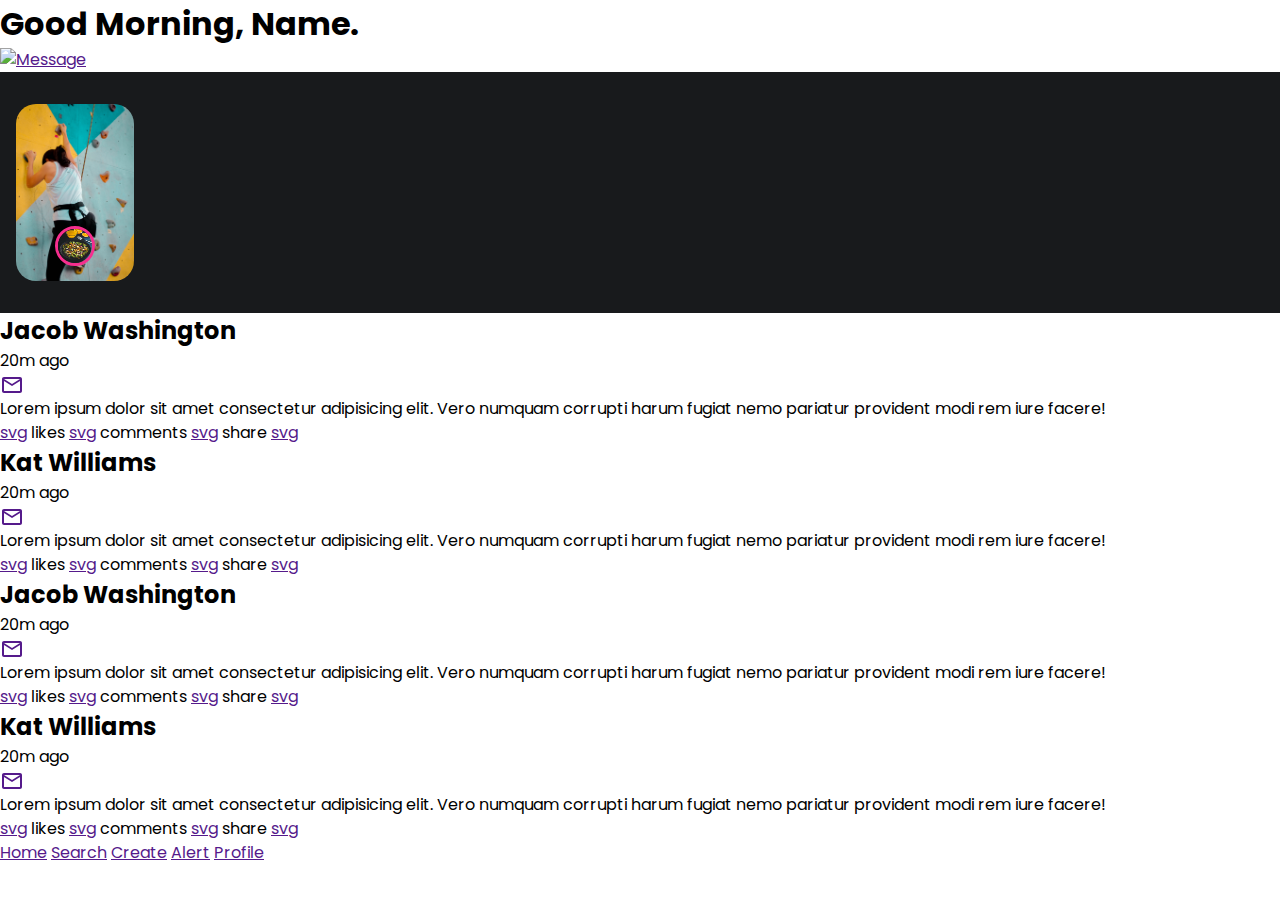
==== index.html @ dab44fe2 "resolve merge conflicts: Style.css rootdirectory" ====
<!DOCTYPE html>
<html lang="en">
  <head>
    <meta charset="UTF-8" />
    <meta http-equiv="X-UA-Compatible" content="IE=edge" />
    <meta name="viewport" content="width=device-width, initial-scale=1.0" />
    <link rel="stylesheet" href="styles/styles.css" />
    <title>Home</title>
  </head>
  <body>
    <header>
      <h1>Good Morning, Name.</h1>
      <a href="">
        <img src="" alt="Message" />
      </a>
    </header>
    <main>
      <article class="imageReel" aria-label="Stories from your friends">
        <div class="imageReel__wrap">
          <img
            class="profileImage profileImage--border profileImage--size"
            src="images/imgreel2.jpg"
            alt="profilpicture"
          />
          <img
            class="imageReel__img"
            src="images/imgreel1.jpg"
            alt="image reel"
          />
        </div>
      </article>
      <section class="userFeed" aria-label="Posts from your friends">
        <!--Post 1--------------------------------------------------------------------->
        <article class="userFeed__post">
          <div class="userFeed__header">
            <img src="" alt="" />
            <h2>Jacob Washington</h2>
            <p>20m ago</p>
            <a href="">
              <svg style="width: 24px; height: 24px" viewBox="0 0 24 24">
                <path
                  fill="currentColor"
                  d="M22 6C22 4.9 21.1 4 20 4H4C2.9 4 2 4.9 2 6V18C2 19.1 2.9 20 4 20H20C21.1 20 22 19.1 22 18V6M20 6L12 11L4 6H20M20 18H4V8L12 13L20 8V18Z"
                />
              </svg>
            </a>
          </div>
          <div class="userFeed__content userFeed__text">
            <p>
              Lorem ipsum dolor sit amet consectetur adipisicing elit. Vero
              numquam corrupti harum fugiat nemo pariatur provident modi rem
              iure facere!
            </p>
          </div>
          <div class="interaction">
            <a href="">svg</a><label> likes</label> <a href="">svg</a
            ><label> comments</label> <a href="">svg</a><label> share</label>
            <a href="">svg</a>
          </div>
        </article>
        <!--Post 2--------------------------------------------------------------------->
        <article class="userFeed__post">
          <div class="userFeed__header">
            <img src="" alt="" />
            <h2>Kat Williams</h2>
            <p>20m ago</p>
            <a href="">
              <svg style="width: 24px; height: 24px" viewBox="0 0 24 24">
                <path
                  fill="currentColor"
                  d="M22 6C22 4.9 21.1 4 20 4H4C2.9 4 2 4.9 2 6V18C2 19.1 2.9 20 4 20H20C21.1 20 22 19.1 22 18V6M20 6L12 11L4 6H20M20 18H4V8L12 13L20 8V18Z"
                />
              </svg>
            </a>
          </div>
          <div class="userFeed__content">
            <p>
              Lorem ipsum dolor sit amet consectetur adipisicing elit. Vero
              numquam corrupti harum fugiat nemo pariatur provident modi rem
              iure facere!
            </p>
          </div>
          <div class="interaction">
            <a href="">svg</a><label> likes</label> <a href="">svg</a
            ><label> comments</label> <a href="">svg</a><label> share</label>
            <a href="">svg</a>
          </div>
        </article>
        <!--Post 3--------------------------------------------------------------------->
        <article class="userFeed__post">
          <div class="userFeed__header">
            <img src="" alt="" />
            <h2>Jacob Washington</h2>
            <p>20m ago</p>
            <a href="">
              <svg style="width: 24px; height: 24px" viewBox="0 0 24 24">
                <path
                  fill="currentColor"
                  d="M22 6C22 4.9 21.1 4 20 4H4C2.9 4 2 4.9 2 6V18C2 19.1 2.9 20 4 20H20C21.1 20 22 19.1 22 18V6M20 6L12 11L4 6H20M20 18H4V8L12 13L20 8V18Z"
                />
              </svg>
            </a>
          </div>
          <div class="userFeed__content userFeed__text">
            <p>
              Lorem ipsum dolor sit amet consectetur adipisicing elit. Vero
              numquam corrupti harum fugiat nemo pariatur provident modi rem
              iure facere!
            </p>
          </div>
          <div class="interaction">
            <a href="">svg</a><label> likes</label> <a href="">svg</a
            ><label> comments</label> <a href="">svg</a><label> share</label>
            <a href="">svg</a>
          </div>
        </article>
        <!--Post 4--------------------------------------------------------------------->
        <article class="userFeed__post">
          <div class="userFeed__header">
            <img src="" alt="" />
            <h2>Kat Williams</h2>
            <p>20m ago</p>
            <a href="">
              <svg style="width: 24px; height: 24px" viewBox="0 0 24 24">
                <path
                  fill="currentColor"
                  d="M22 6C22 4.9 21.1 4 20 4H4C2.9 4 2 4.9 2 6V18C2 19.1 2.9 20 4 20H20C21.1 20 22 19.1 22 18V6M20 6L12 11L4 6H20M20 18H4V8L12 13L20 8V18Z"
                />
              </svg>
            </a>
          </div>
          <div class="userFeed__content">
            <p>
              Lorem ipsum dolor sit amet consectetur adipisicing elit. Vero
              numquam corrupti harum fugiat nemo pariatur provident modi rem
              iure facere!
            </p>
          </div>
          <div class="interaction">
            <a href="">svg</a><label> likes</label> <a href="">svg</a
            ><label> comments</label> <a href="">svg</a><label> share</label>
            <a href="">svg</a>
          </div>
        </article>
      </section>
    </main>
    <footer>
      <nav class="navigationBar">
        <a href="">Home</a>
        <a href="">Search</a>
        <a href="">Create</a>
        <a href="">Alert</a>
        <a href="">Profile</a>
      </nav>
    </footer>
  </body>
</html>
---- styles/styles.css ----
@import url("https://fonts.googleapis.com/css2?family=Poppins:wght@100&display=swap");
@import url("imagereel.css");
/*
  1. Use a more-intuitive box-sizing model.
  2. Remove default margin
*/
* {
  box-sizing: border-box;
  margin: 0;
}

:root {
  --gradient: rgb(246, 46, 142);
  --socialpink: #f62e8e;
  --socialblue: #2e8af6;
  --darkblack: #181a1c;
  --lightwhite: #ecebed;
  --black: #000000;
  --white: #ffffff;
  --gray: #323436;
  --lightgray: #727477;
}
/*
    3. Allow percentage-based heights in the application
  */
html,
body {
  height: 100%;
}
/*
    Typographic tweaks!
    4. Add accessible line-height
  */
body {
  line-height: 1.5;
  font-family: "Poppins", sans-serif;
}
/*
    6. Improve media defaults
  */
img,
picture,
video,
canvas,
svg {
  display: block;
  max-width: 100%;
}
/*
    7. Remove built-in form typography styles
  */
input,
button,
textarea,
select {
  font: inherit;
}
/*
    8. Avoid text overflows
  */
p,
h1,
h2,
h3,
h4,
h5,
h6 {
  overflow-wrap: break-word;
}
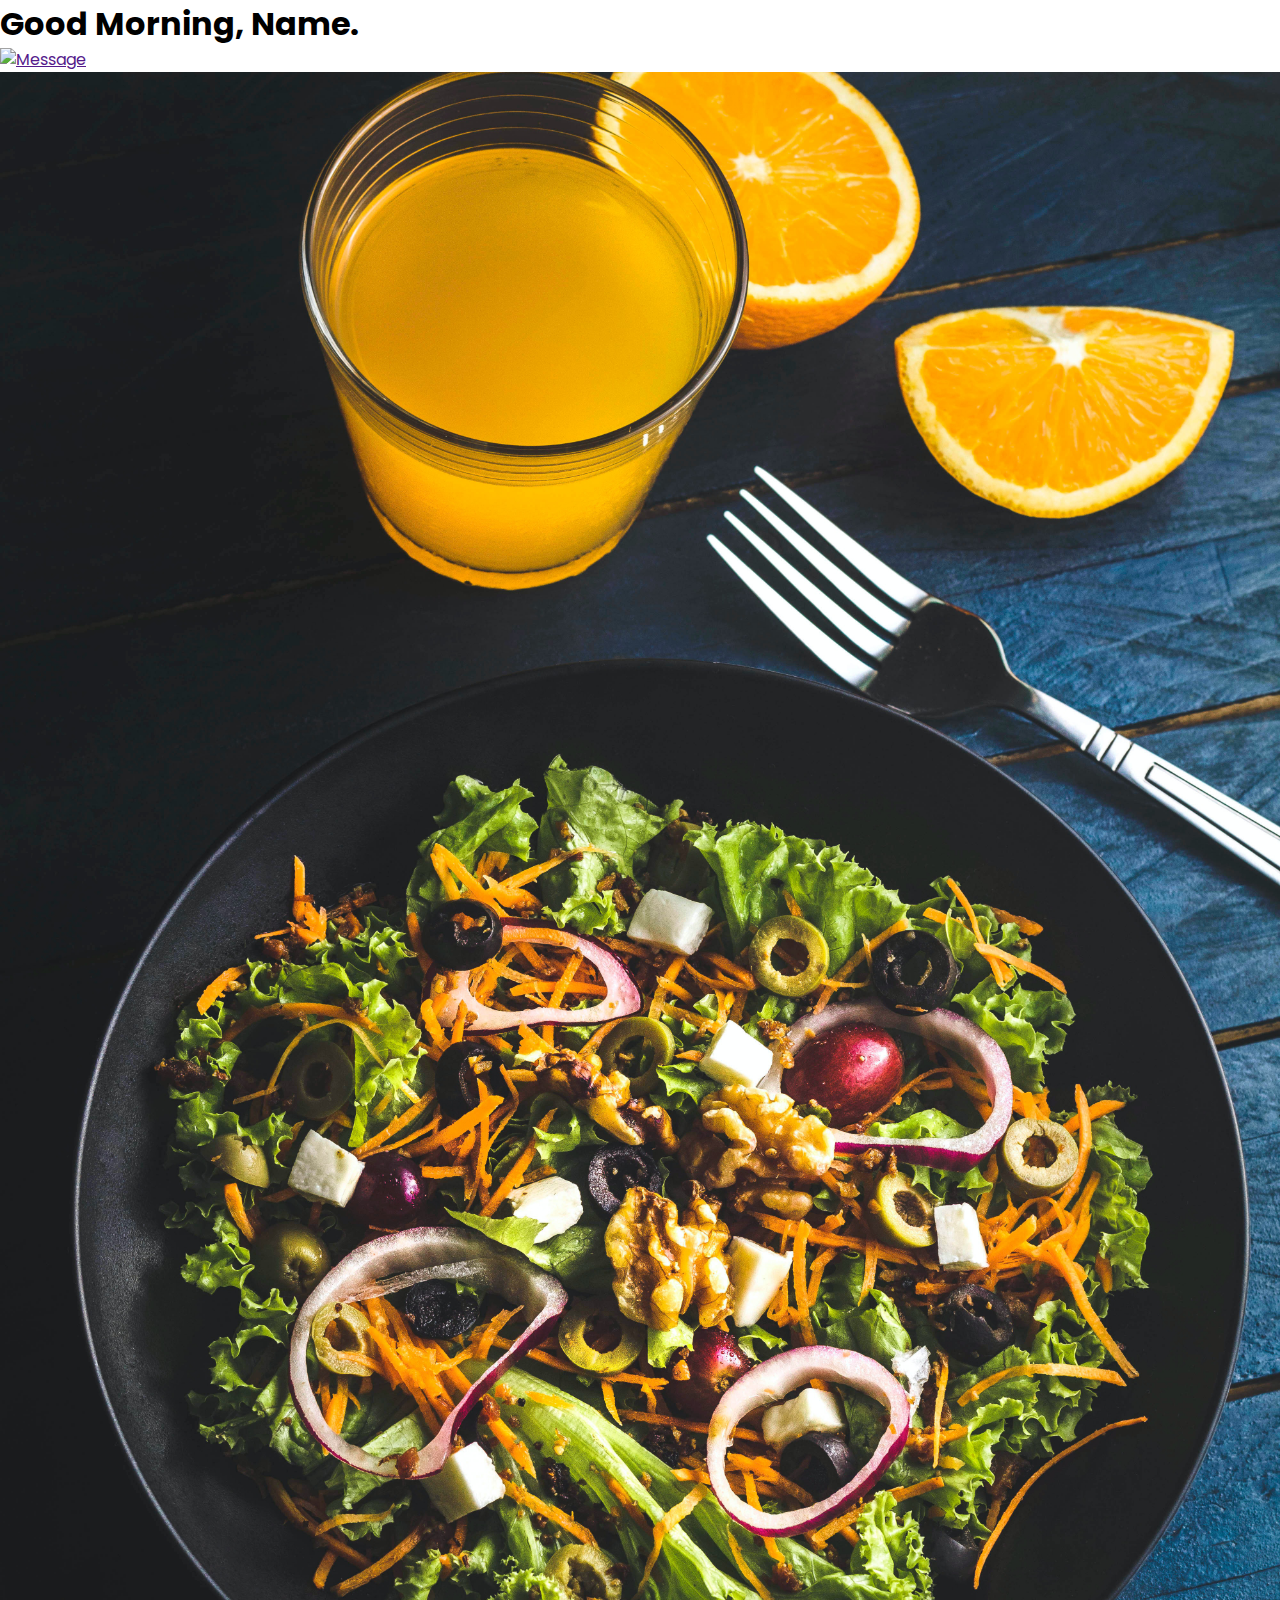
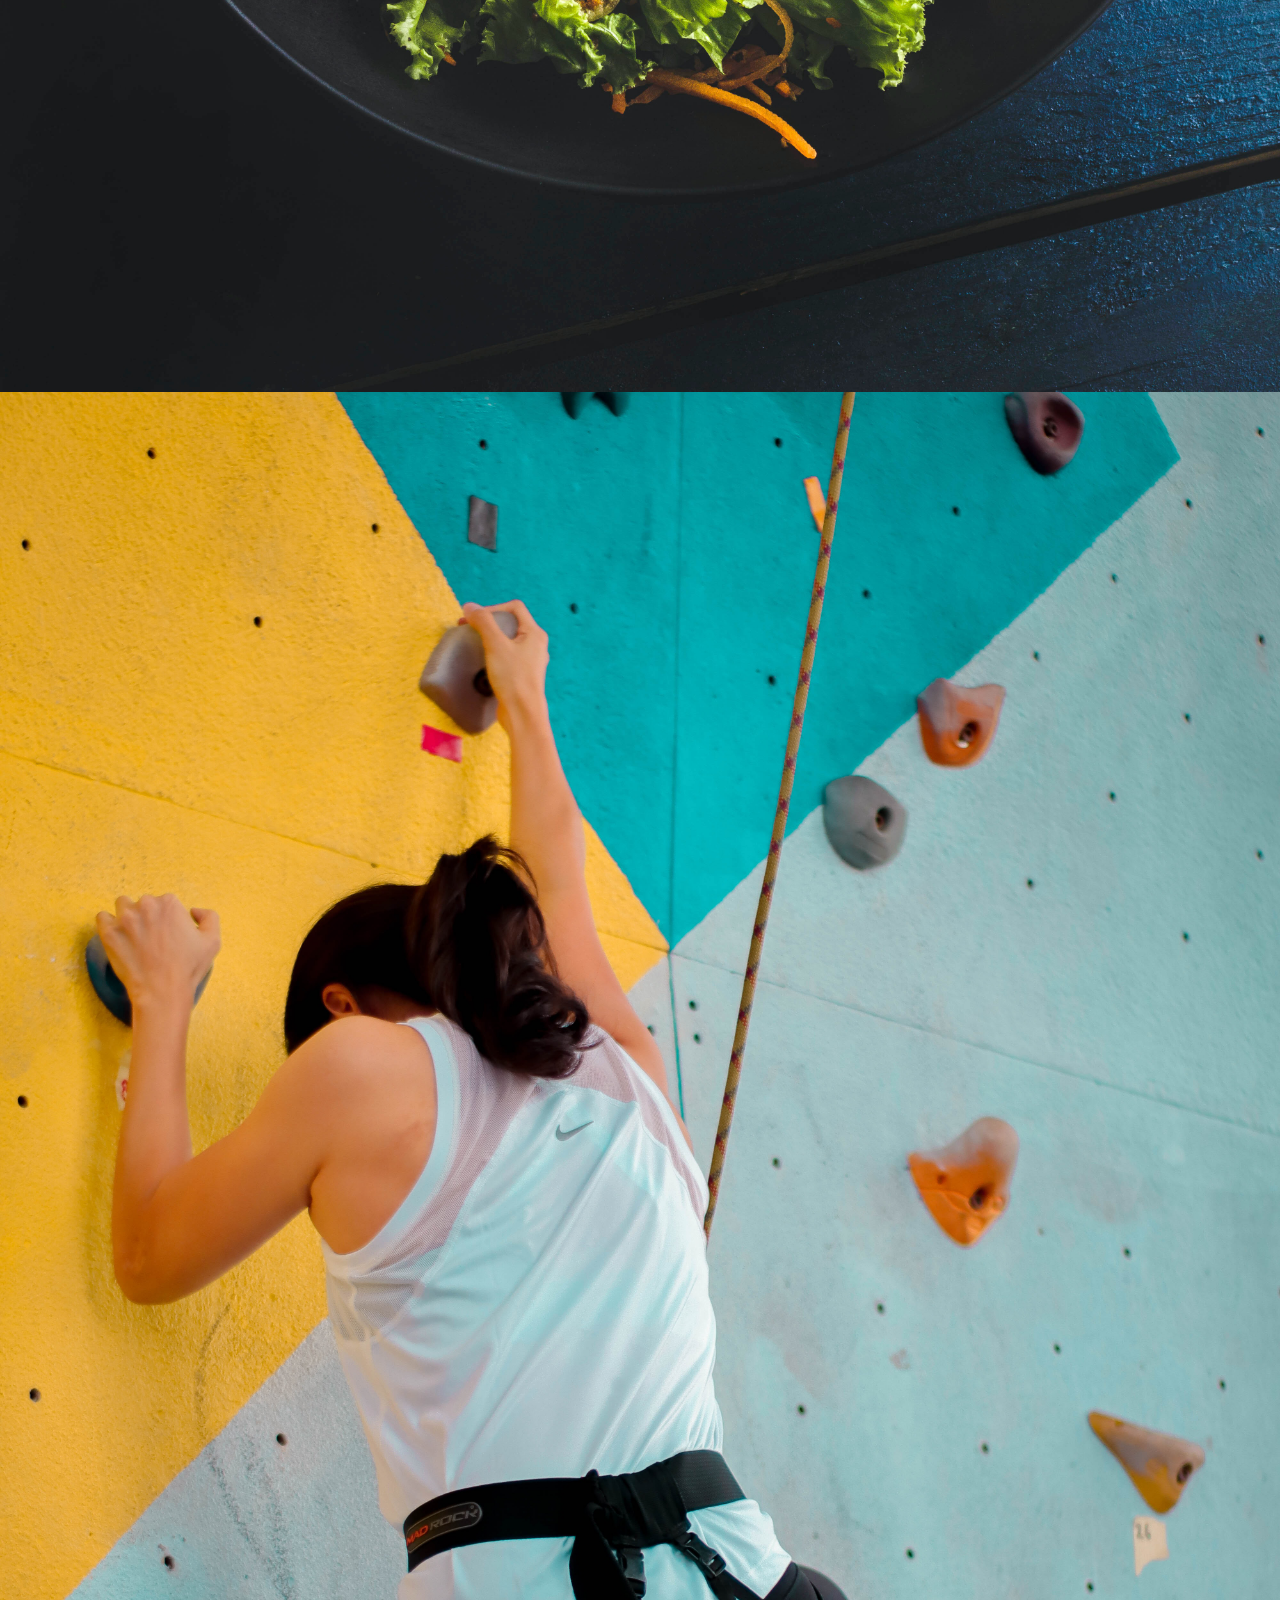
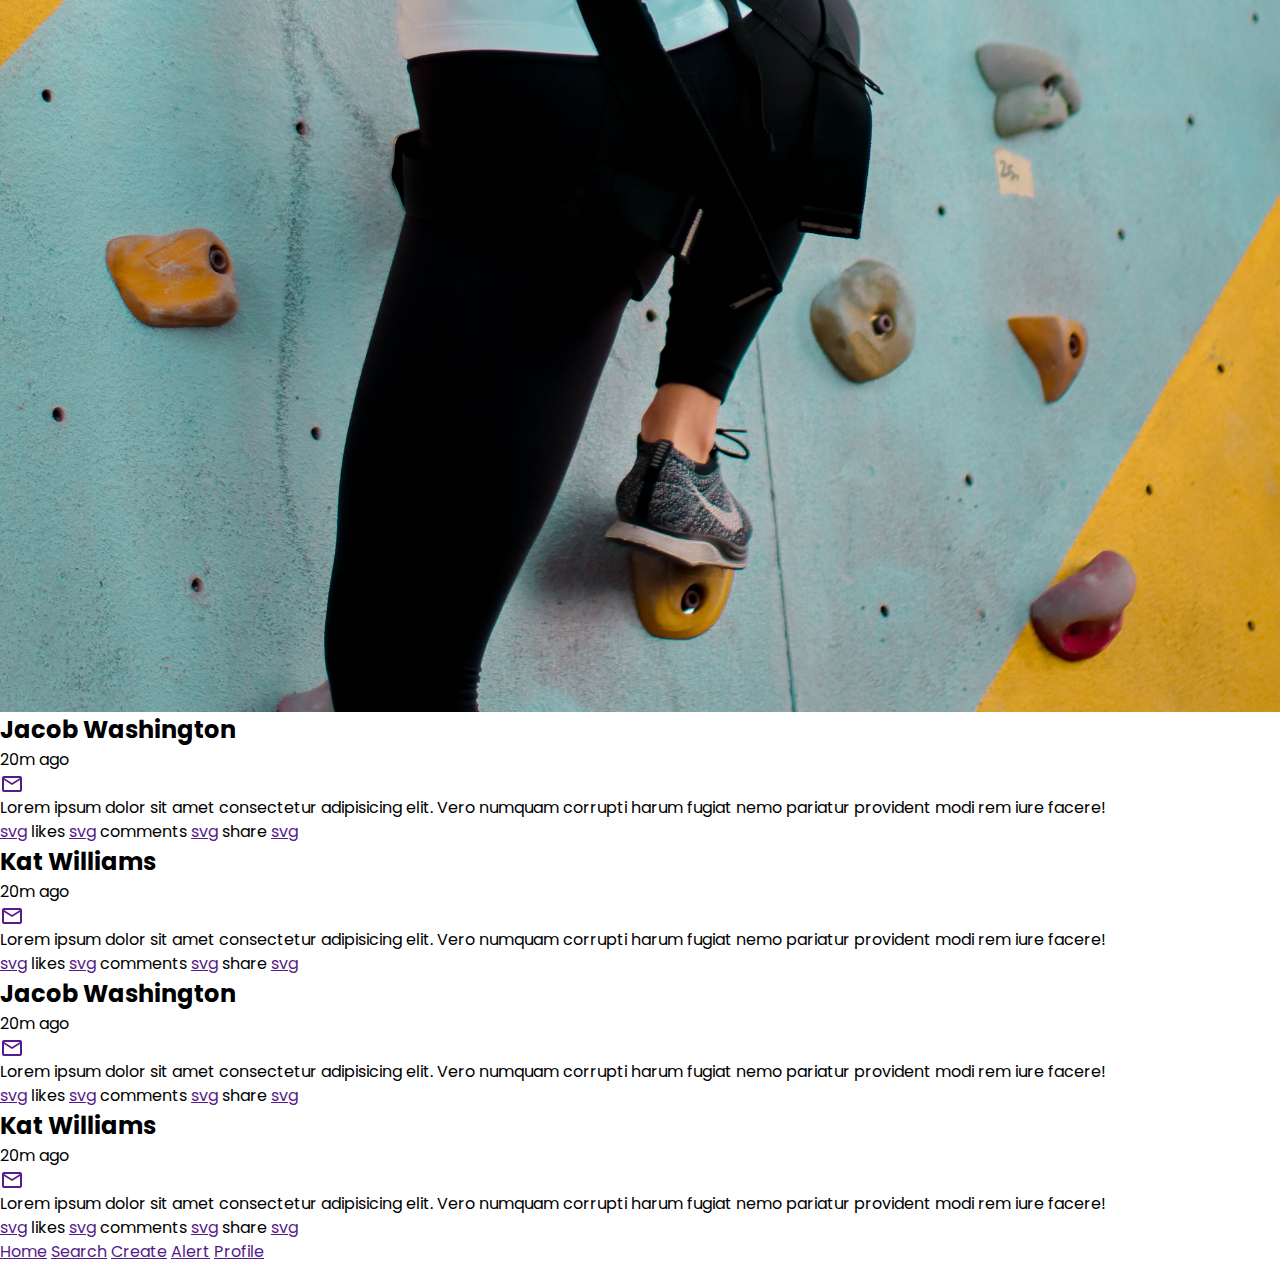
==== commit 2413145f: "Changes styles.css root directory; remove linkrel profilehead.css" ====
--- a/index.html
+++ b/index.html
@@ -4,7 +4,7 @@
     <meta charset="UTF-8" />
     <meta http-equiv="X-UA-Compatible" content="IE=edge" />
     <meta name="viewport" content="width=device-width, initial-scale=1.0" />
-    <link rel="stylesheet" href="styles/styles.css" />
+    <link rel="stylesheet" href="styles.css" />
     <title>Home</title>
   </head>
   <body>
--- a/styles.css
+++ b/styles.css
@@ -0,0 +1,69 @@
+@import url("https://fonts.googleapis.com/css2?family=Poppins:wght@100&display=swap");
+@import url("profilehead.css");
+/*
+  1. Use a more-intuitive box-sizing model.
+  2. Remove default margin
+*/
+* {
+  box-sizing: border-box;
+  margin: 0;
+}
+
+:root {
+  --gradient: purple;
+  --socialpink: #f62e8e;
+  --socialblue: #2e8af6;
+  --darkblack: #181a1c;
+  --lightwhite: #ecebed;
+  --black: #000000;
+  --white: #ffffff;
+  --gray: #323436;
+  --lightgray: #727477;
+}
+/*
+    3. Allow percentage-based heights in the application
+  */
+html,
+body {
+  height: 100%;
+}
+/*
+    Typographic tweaks!
+    4. Add accessible line-height
+  */
+body {
+  line-height: 1.5;
+  font-family: "Poppins", sans-serif;
+}
+/*
+    6. Improve media defaults
+  */
+img,
+picture,
+video,
+canvas,
+svg {
+  display: block;
+  max-width: 100%;
+}
+/*
+    7. Remove built-in form typography styles
+  */
+input,
+button,
+textarea,
+select {
+  font: inherit;
+}
+/*
+    8. Avoid text overflows
+  */
+p,
+h1,
+h2,
+h3,
+h4,
+h5,
+h6 {
+  overflow-wrap: break-word;
+}
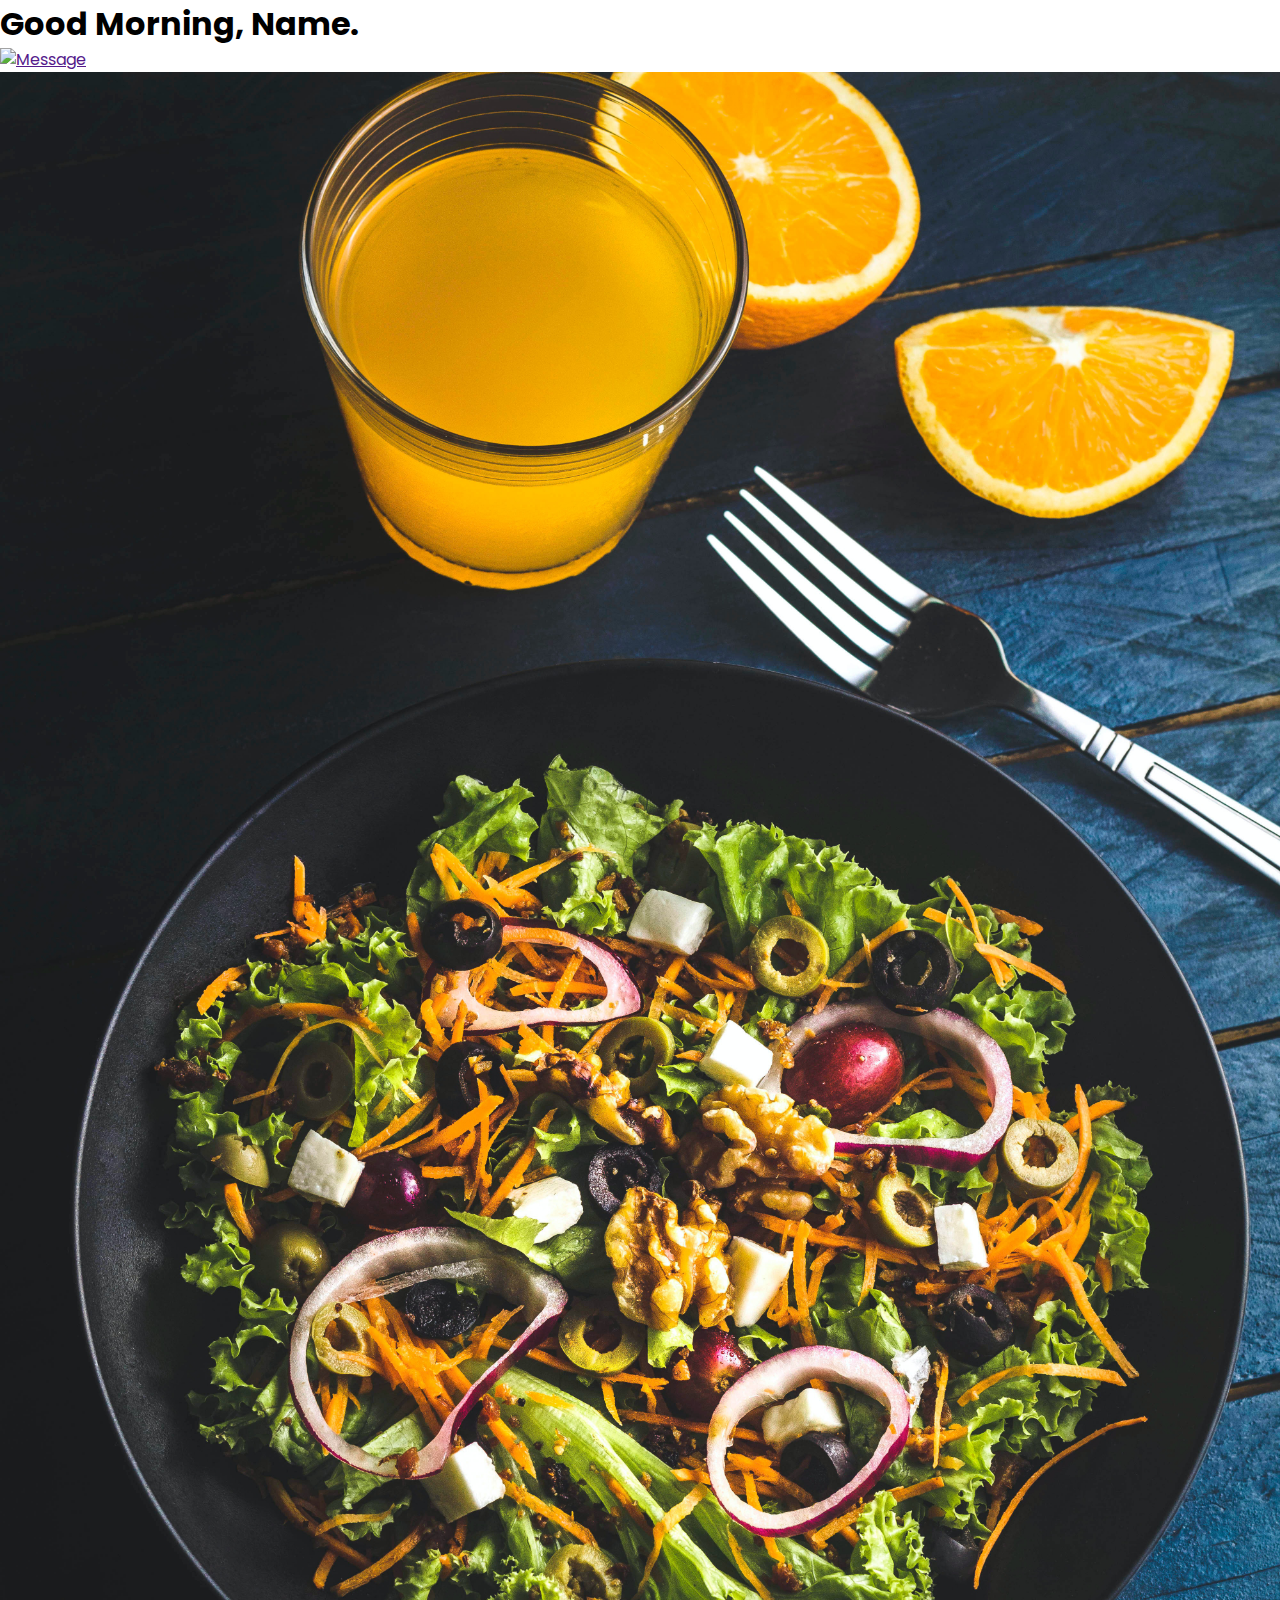
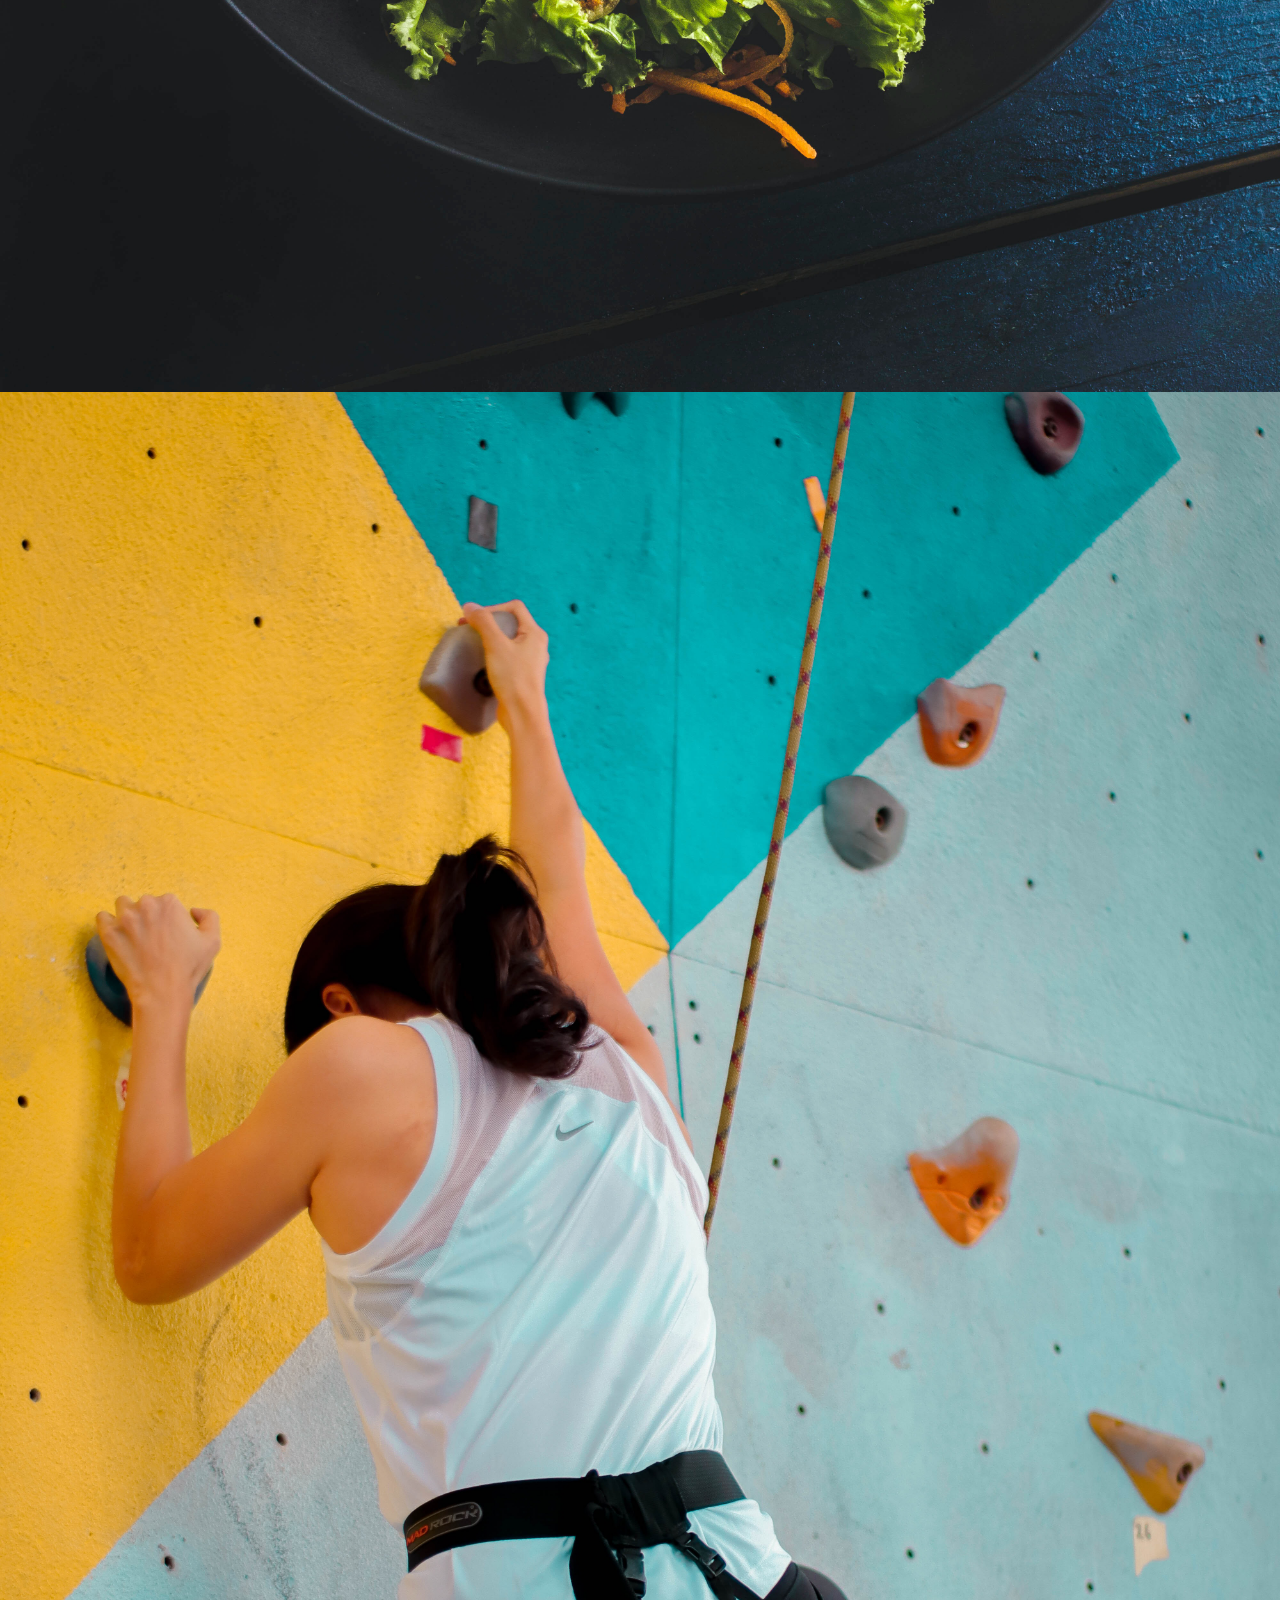
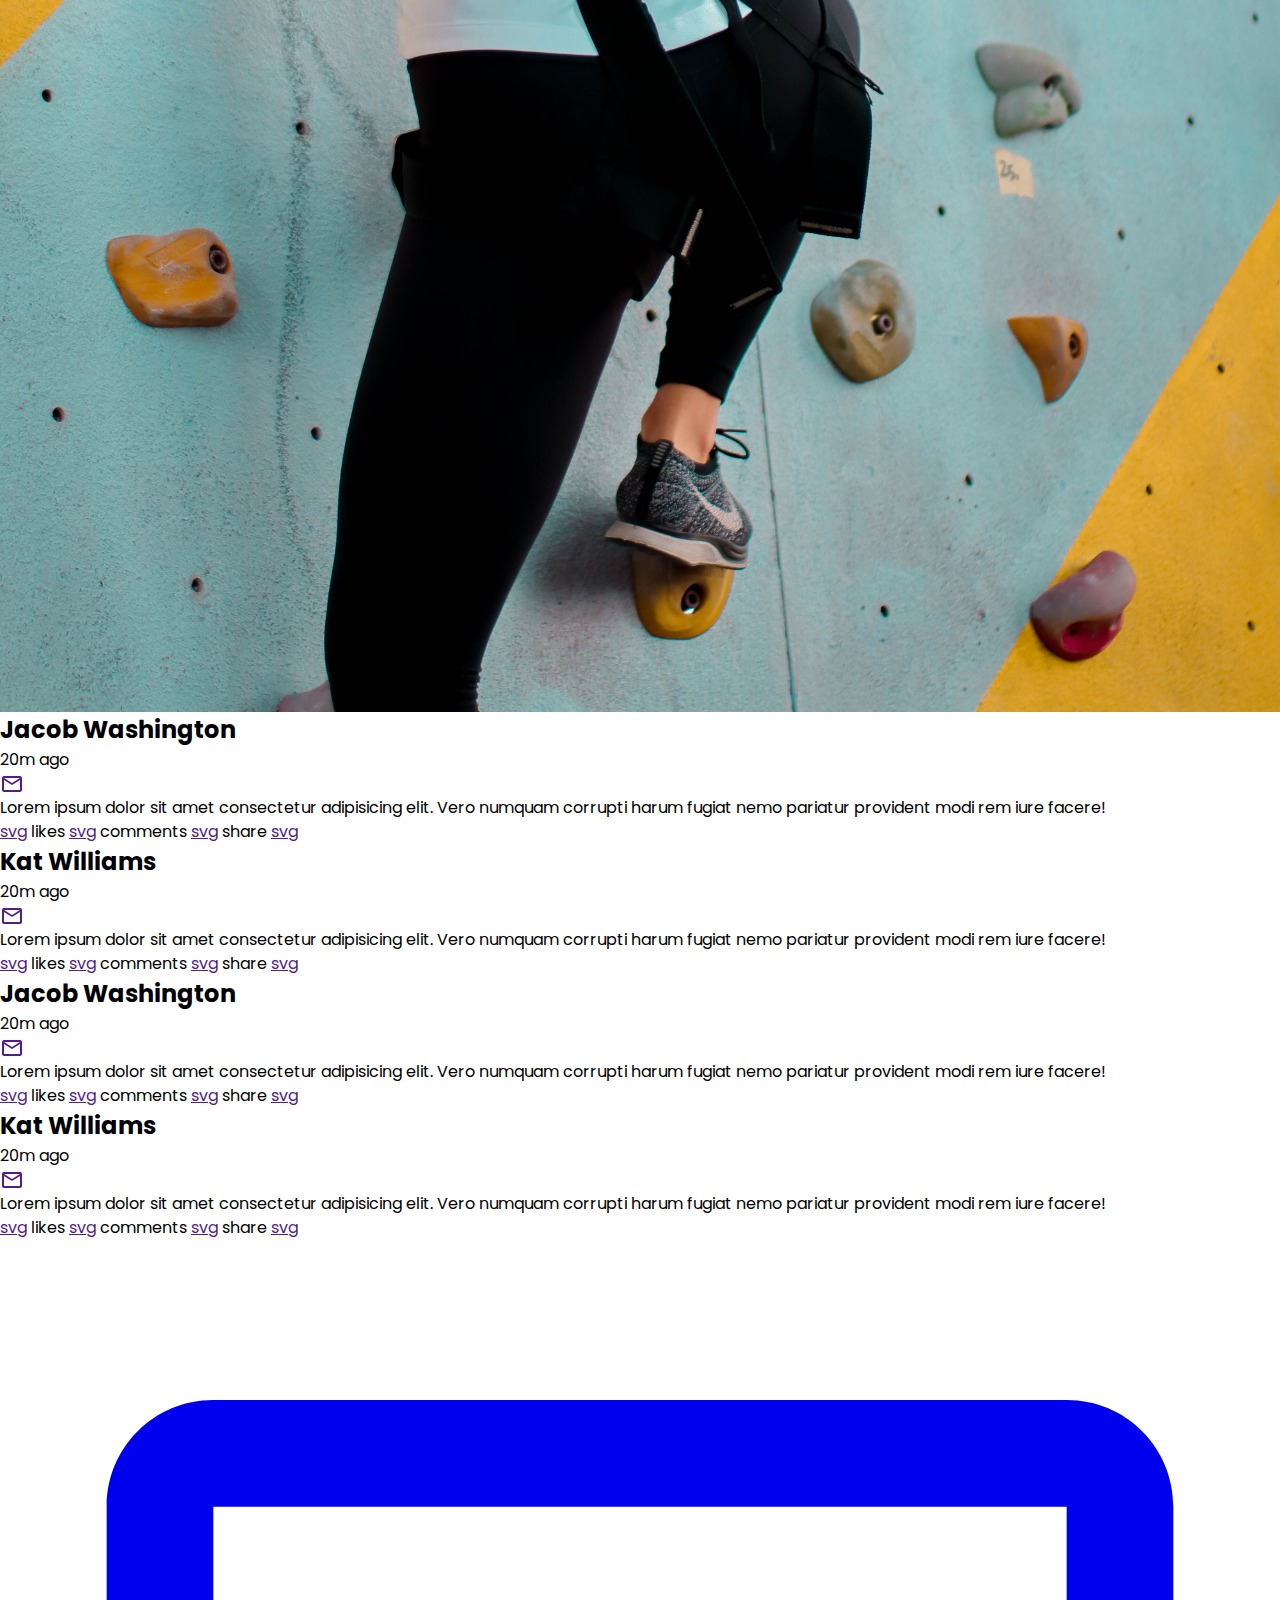
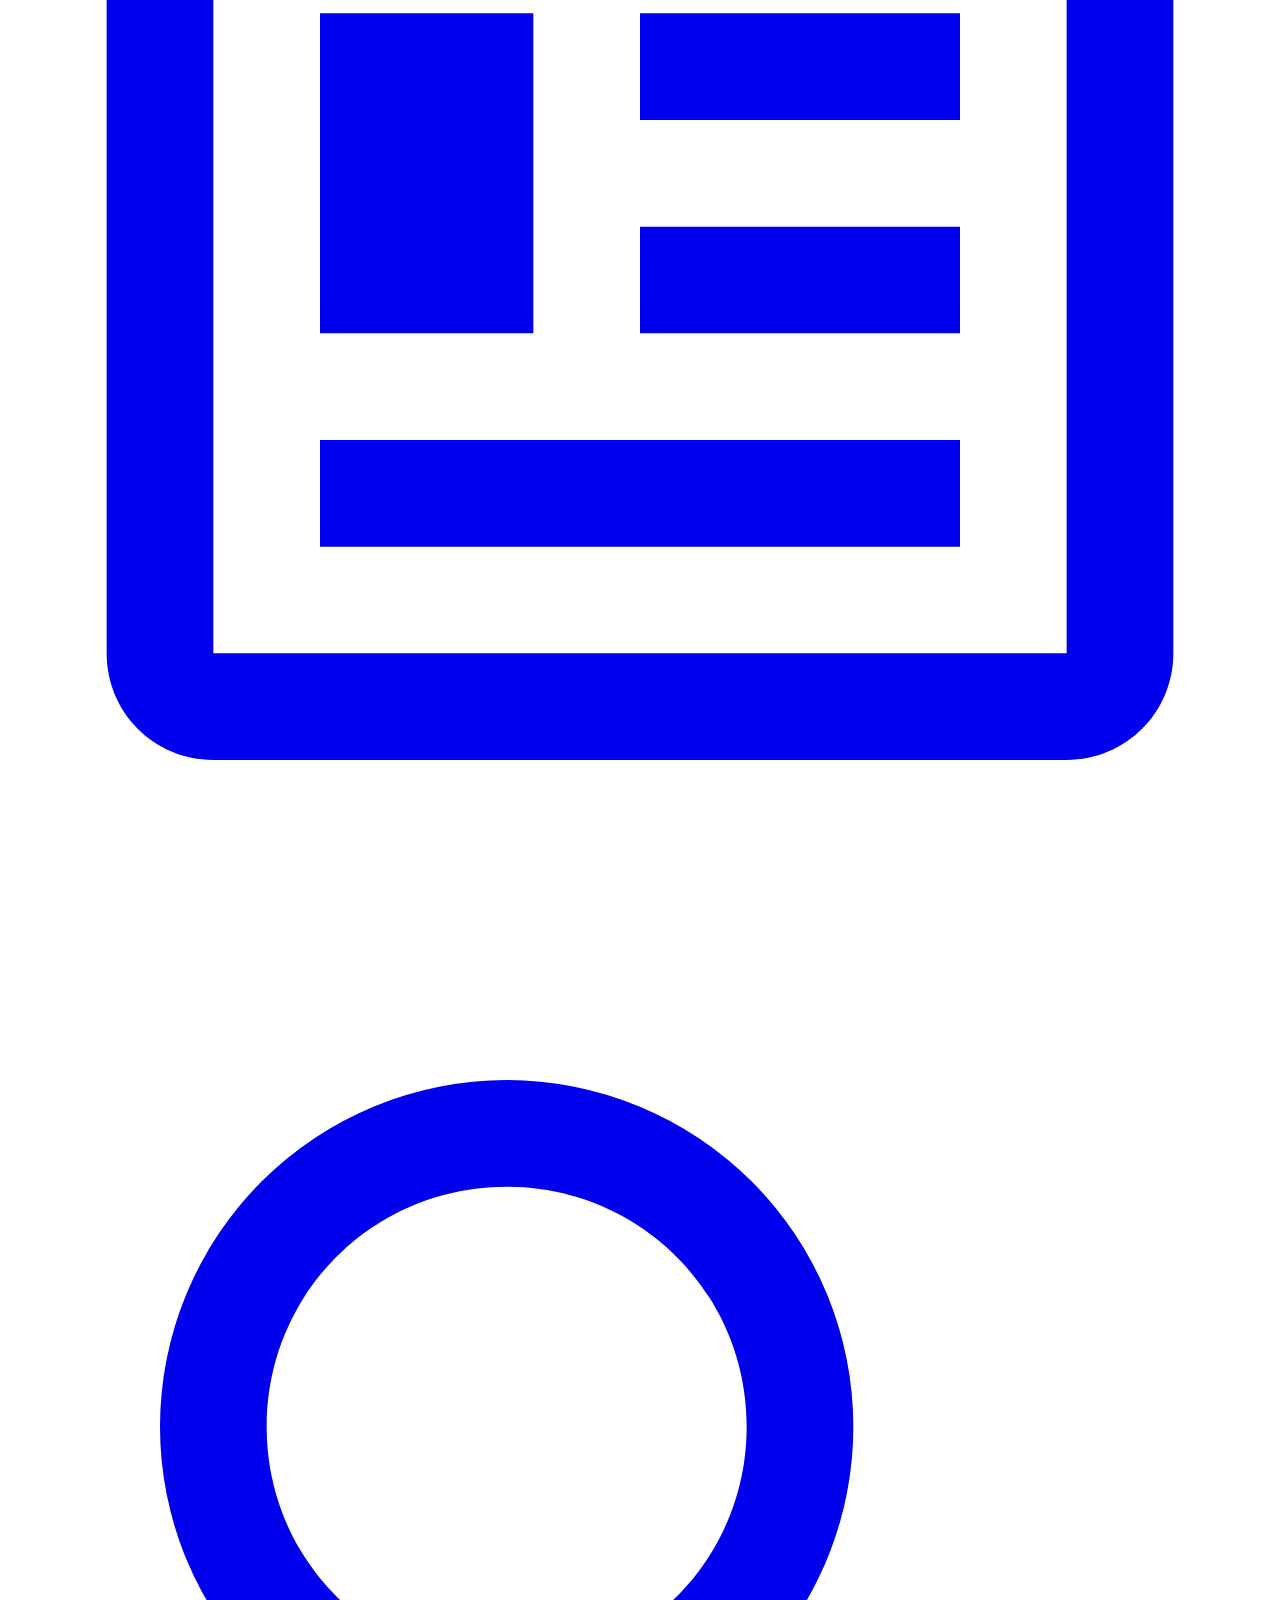
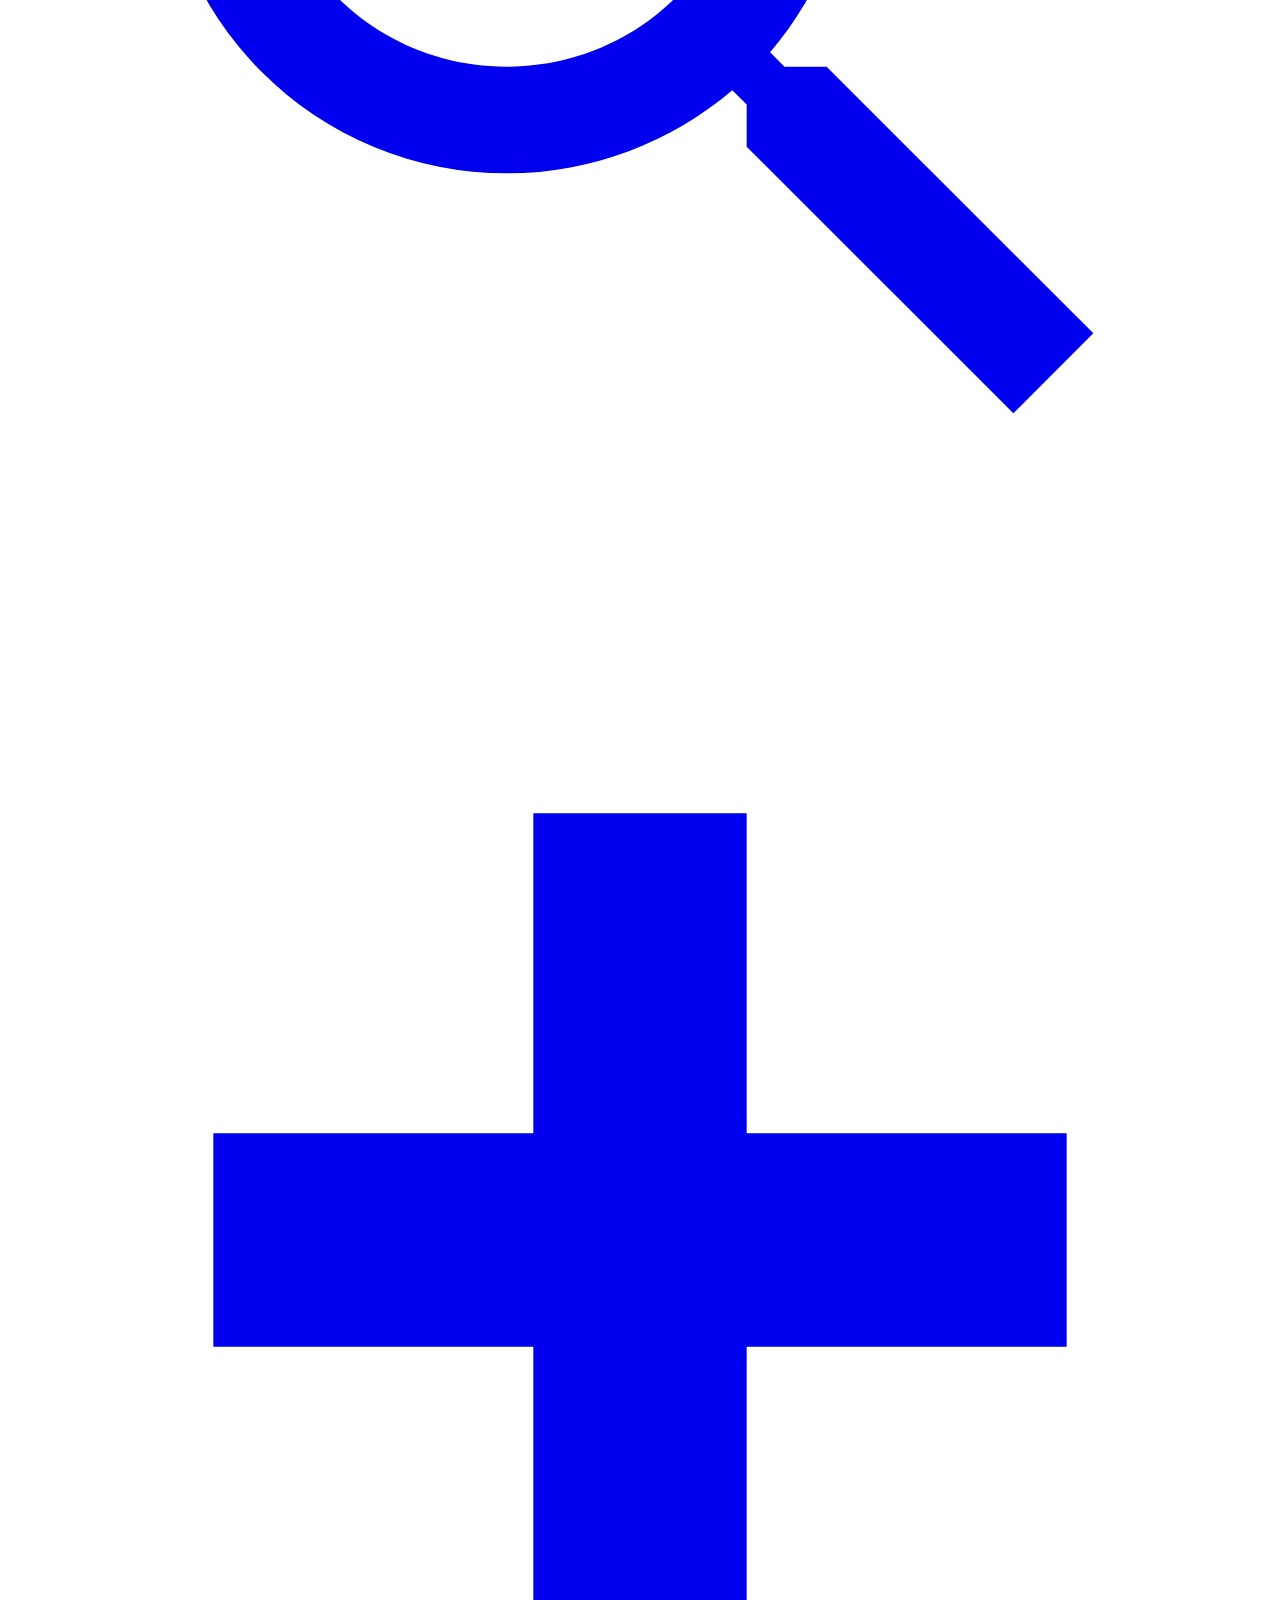
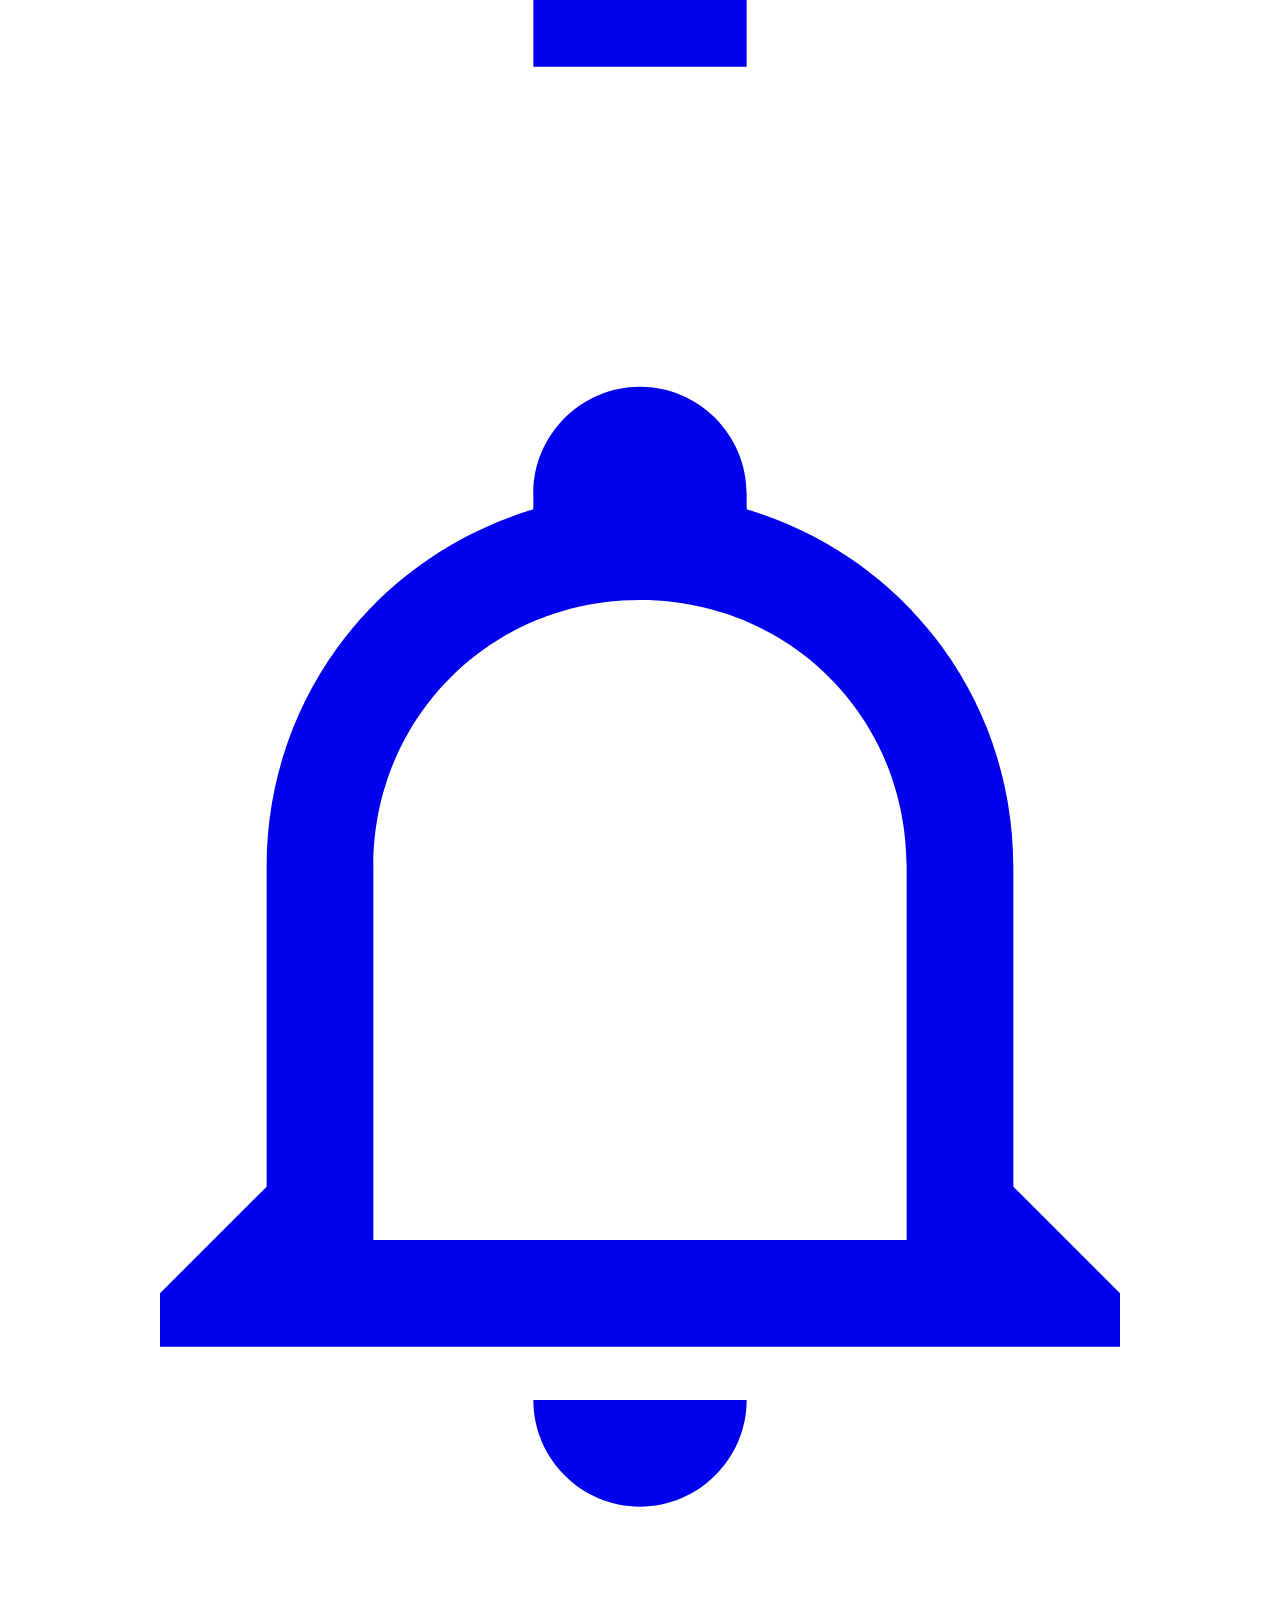
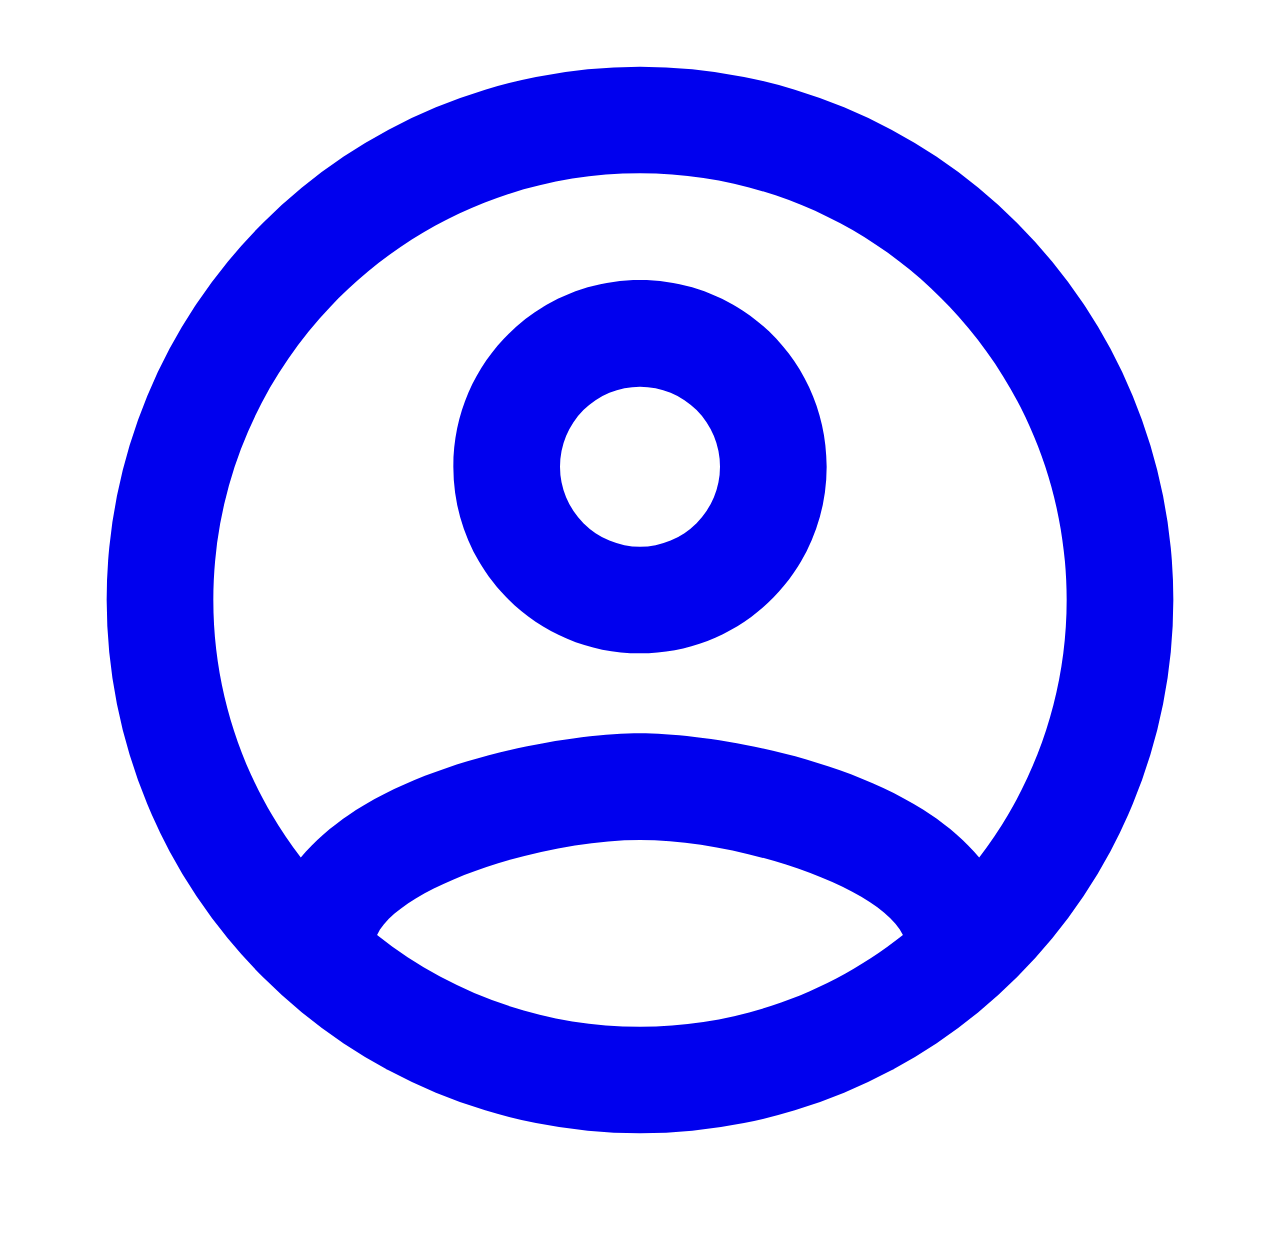
==== commit e0f12ea0: "Merge branch 'main' into profileheaderLRH" ====
--- a/index.html
+++ b/index.html
@@ -145,12 +145,47 @@
       </section>
     </main>
     <footer>
-      <nav class="navigationBar">
-        <a href="">Home</a>
-        <a href="">Search</a>
-        <a href="">Create</a>
-        <a href="">Alert</a>
-        <a href="">Profile</a>
+      <nav class="navBar">
+        <a href="index.html" aria-label="Go To Home Screen">
+          <svg class="navBar__icon navBar--active" viewBox="0 0 24 24">
+            <path
+              fill="currentColor"
+              d="M20 5L20 19L4 19L4 5H20M20 3H4C2.89 3 2 3.89 2 5V19C2 20.11 2.89 21 4 21H20C21.11 21 22 20.11 22 19V5C22 3.89 21.11 3 20 3M18 15H6V17H18V15M10 7H6V13H10V7M12 9H18V7H12V9M18 11H12V13H18V11Z"
+            />
+          </svg>
+        </a>
+        <a href="sites/search.html" aria-label="Go To Search Page">
+          <svg class="navBar__icon" viewBox="0 0 24 24">
+            <path
+              fill="currentColor"
+              d="M9.5,3A6.5,6.5 0 0,1 16,9.5C16,11.11 15.41,12.59 14.44,13.73L14.71,14H15.5L20.5,19L19,20.5L14,15.5V14.71L13.73,14.44C12.59,15.41 11.11,16 9.5,16A6.5,6.5 0 0,1 3,9.5A6.5,6.5 0 0,1 9.5,3M9.5,5C7,5 5,7 5,9.5C5,12 7,14 9.5,14C12,14 14,12 14,9.5C14,7 12,5 9.5,5Z"
+            />
+          </svg>
+        </a>
+        <a href="#" aria-label="Coming Soon Go To Create Page">
+          <svg class="navBar__icon navBar--specialLook" viewBox="0 0 24 24">
+            <path
+              fill="currentColor"
+              d="M20 14H14V20H10V14H4V10H10V4H14V10H20V14Z"
+            />
+          </svg>
+        </a>
+        <a href="sites/alert.html" aria-label="Go to Alert Page">
+          <svg class="navBar__icon" viewBox="0 0 24 24">
+            <path
+              fill="currentColor"
+              d="M10 21H14C14 22.1 13.1 23 12 23S10 22.1 10 21M21 19V20H3V19L5 17V11C5 7.9 7 5.2 10 4.3V4C10 2.9 10.9 2 12 2S14 2.9 14 4V4.3C17 5.2 19 7.9 19 11V17L21 19M17 11C17 8.2 14.8 6 12 6S7 8.2 7 11V18H17V11Z"
+            />
+          </svg>
+        </a>
+        <a href="sites/profile.html" aria-label="Go To Profile Page">
+          <svg class="navBar__icon" viewBox="0 0 24 24">
+            <path
+              fill="currentColor"
+              d="M12,2A10,10 0 0,0 2,12A10,10 0 0,0 12,22A10,10 0 0,0 22,12A10,10 0 0,0 12,2M7.07,18.28C7.5,17.38 10.12,16.5 12,16.5C13.88,16.5 16.5,17.38 16.93,18.28C15.57,19.36 13.86,20 12,20C10.14,20 8.43,19.36 7.07,18.28M18.36,16.83C16.93,15.09 13.46,14.5 12,14.5C10.54,14.5 7.07,15.09 5.64,16.83C4.62,15.5 4,13.82 4,12C4,7.59 7.59,4 12,4C16.41,4 20,7.59 20,12C20,13.82 19.38,15.5 18.36,16.83M12,6C10.06,6 8.5,7.56 8.5,9.5C8.5,11.44 10.06,13 12,13C13.94,13 15.5,11.44 15.5,9.5C15.5,7.56 13.94,6 12,6M12,11A1.5,1.5 0 0,1 10.5,9.5A1.5,1.5 0 0,1 12,8A1.5,1.5 0 0,1 13.5,9.5A1.5,1.5 0 0,1 12,11Z"
+            />
+          </svg>
+        </a>
       </nav>
     </footer>
   </body>
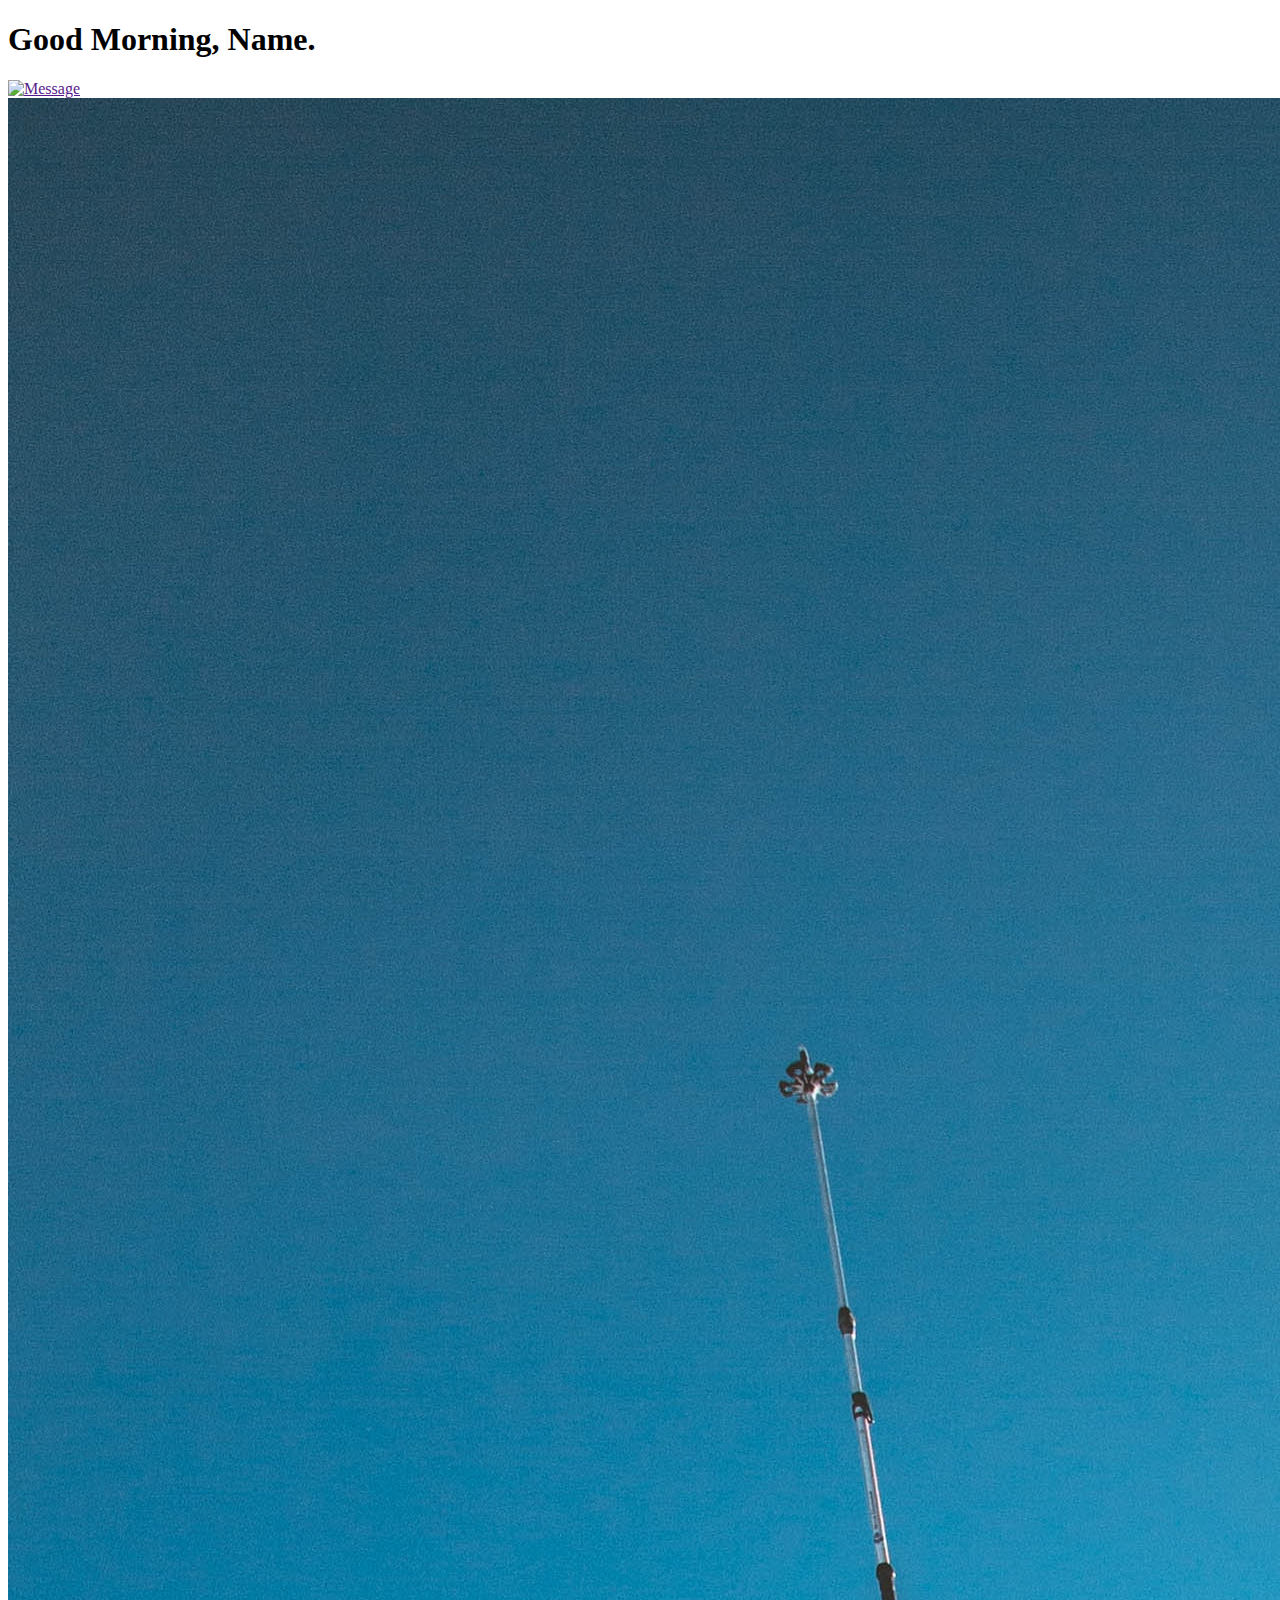
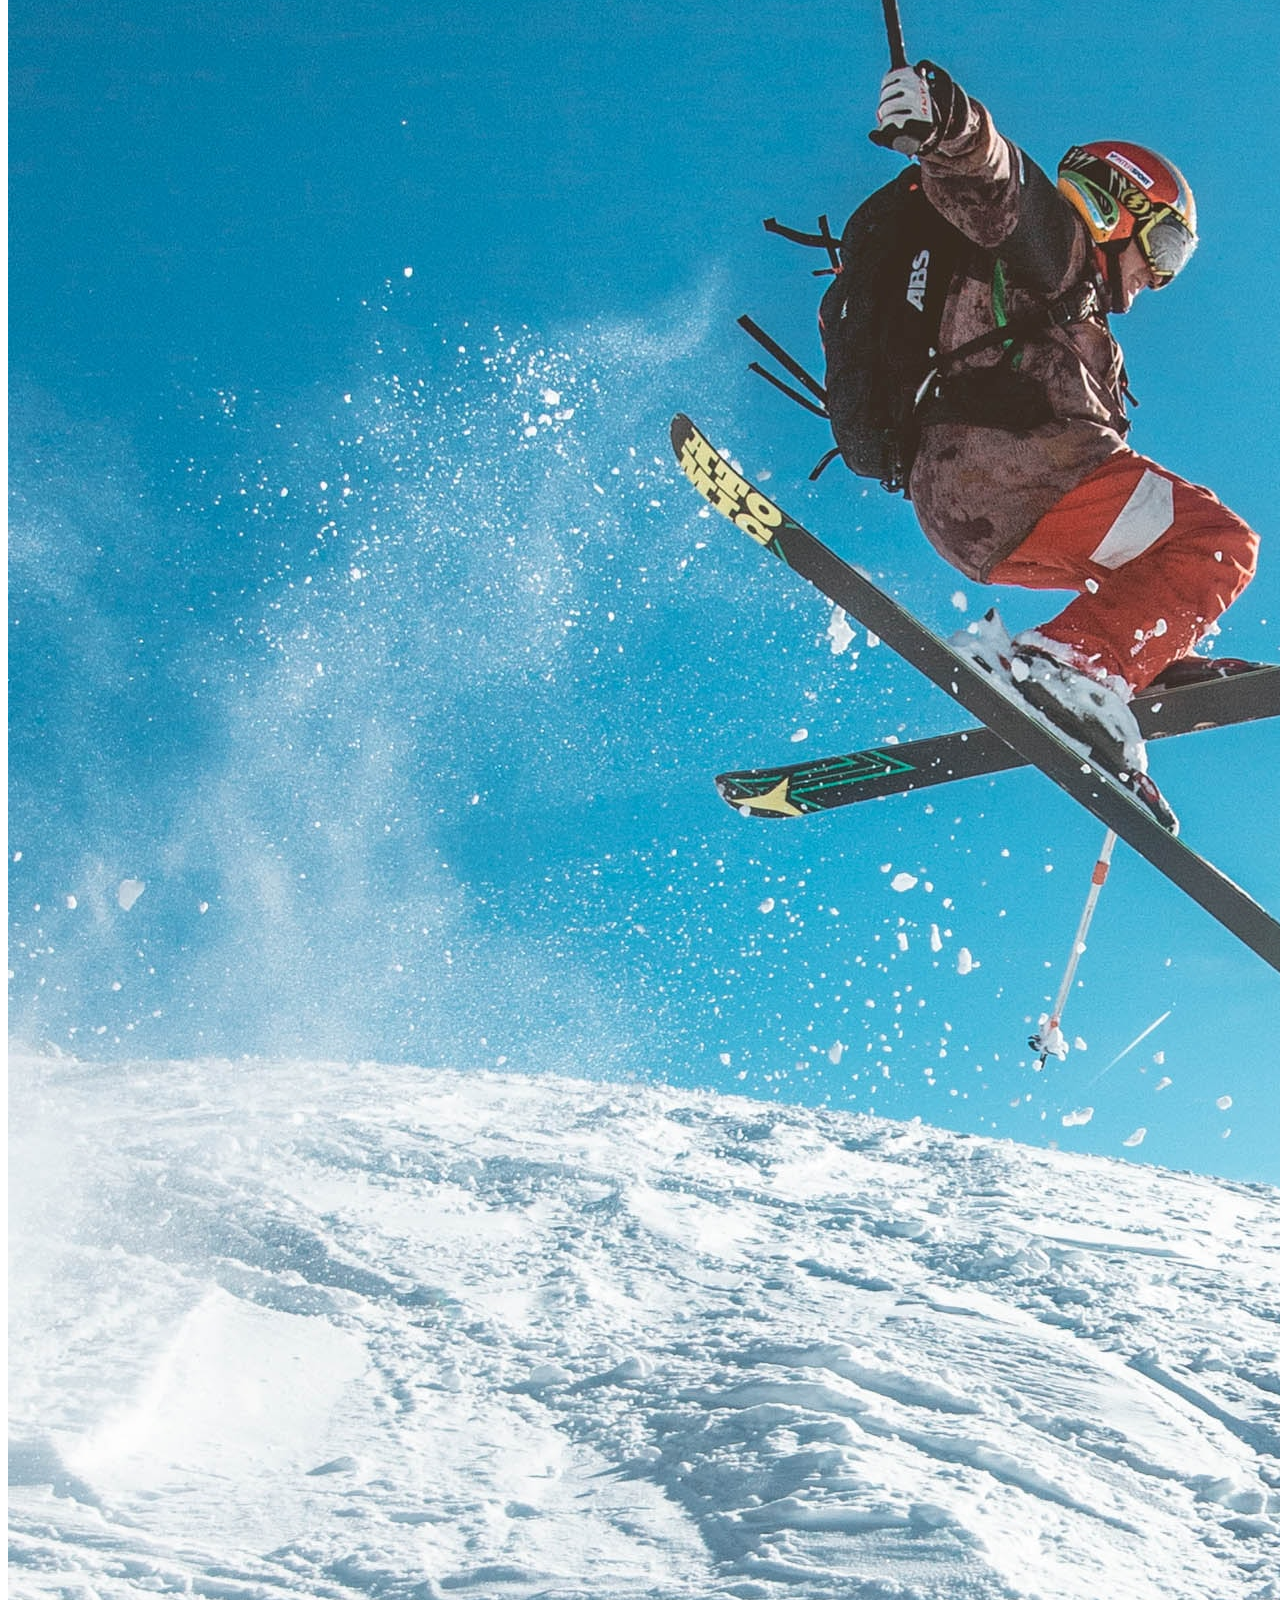
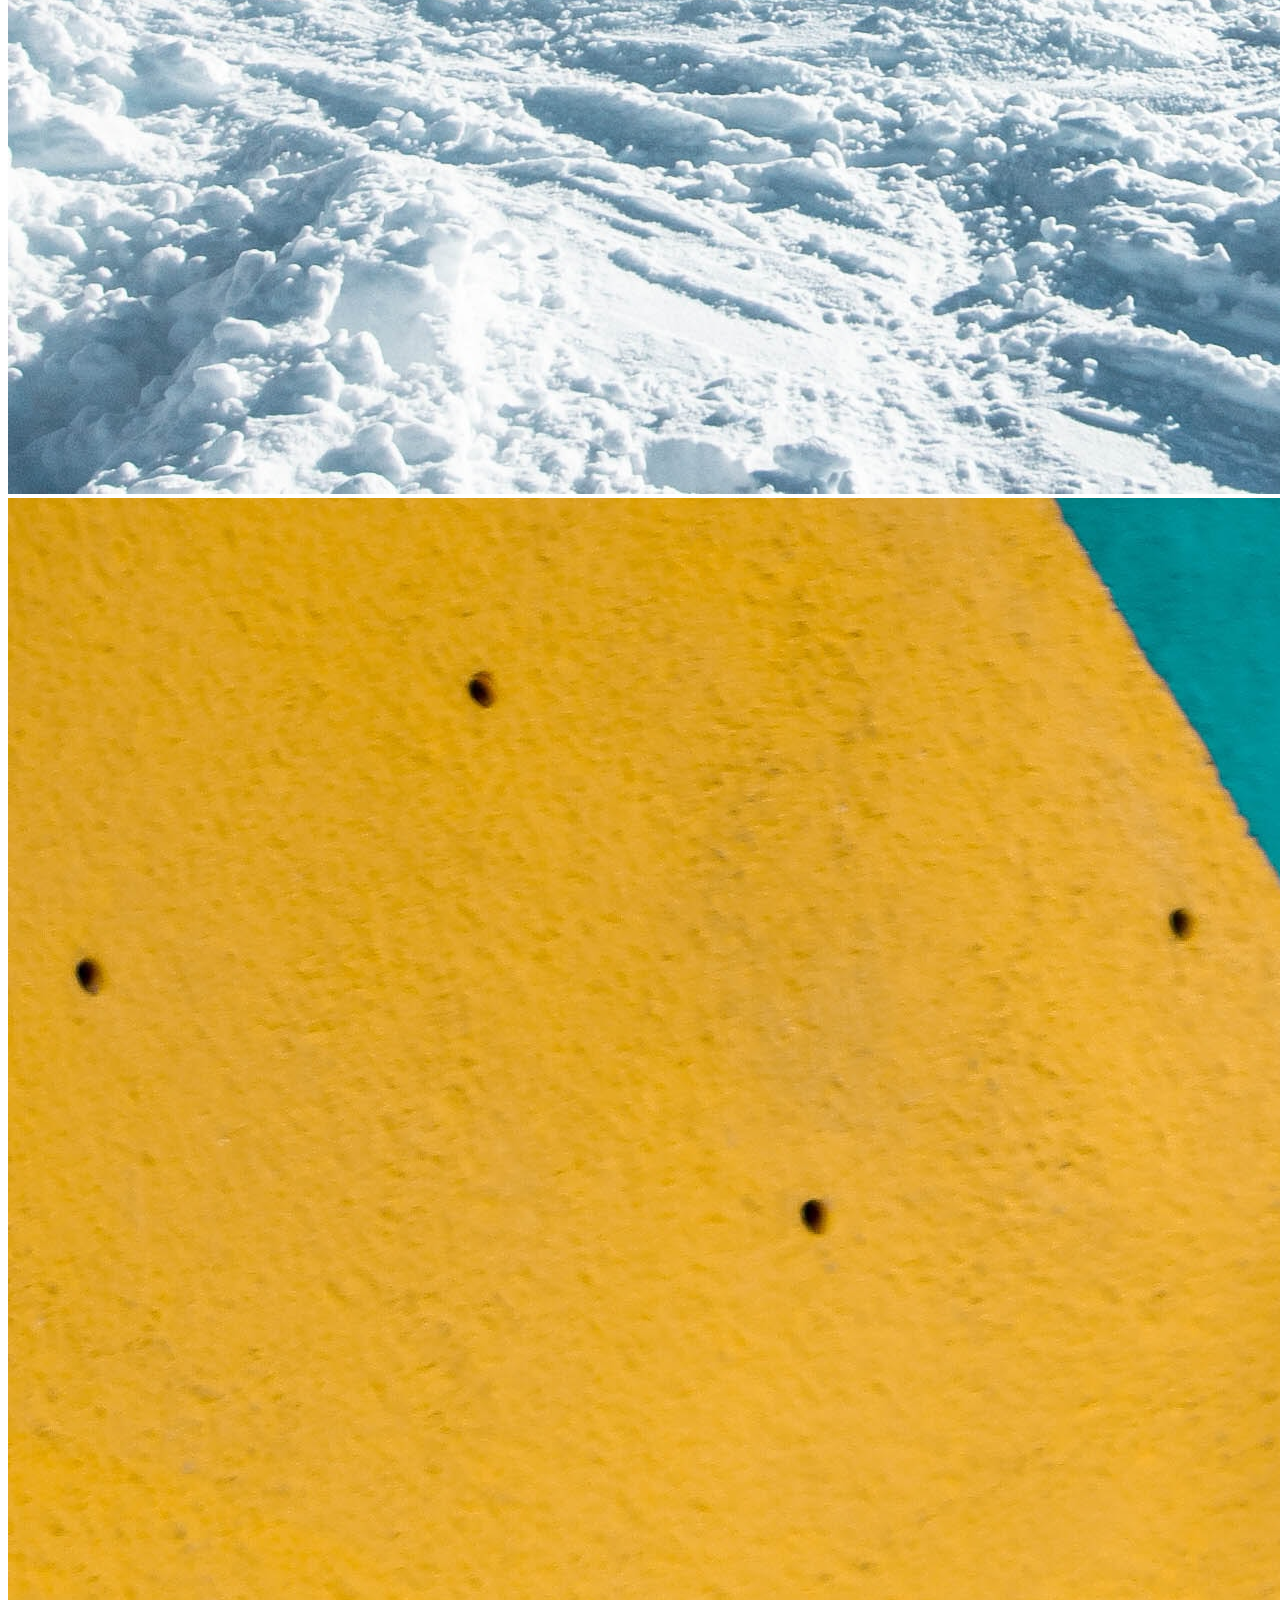
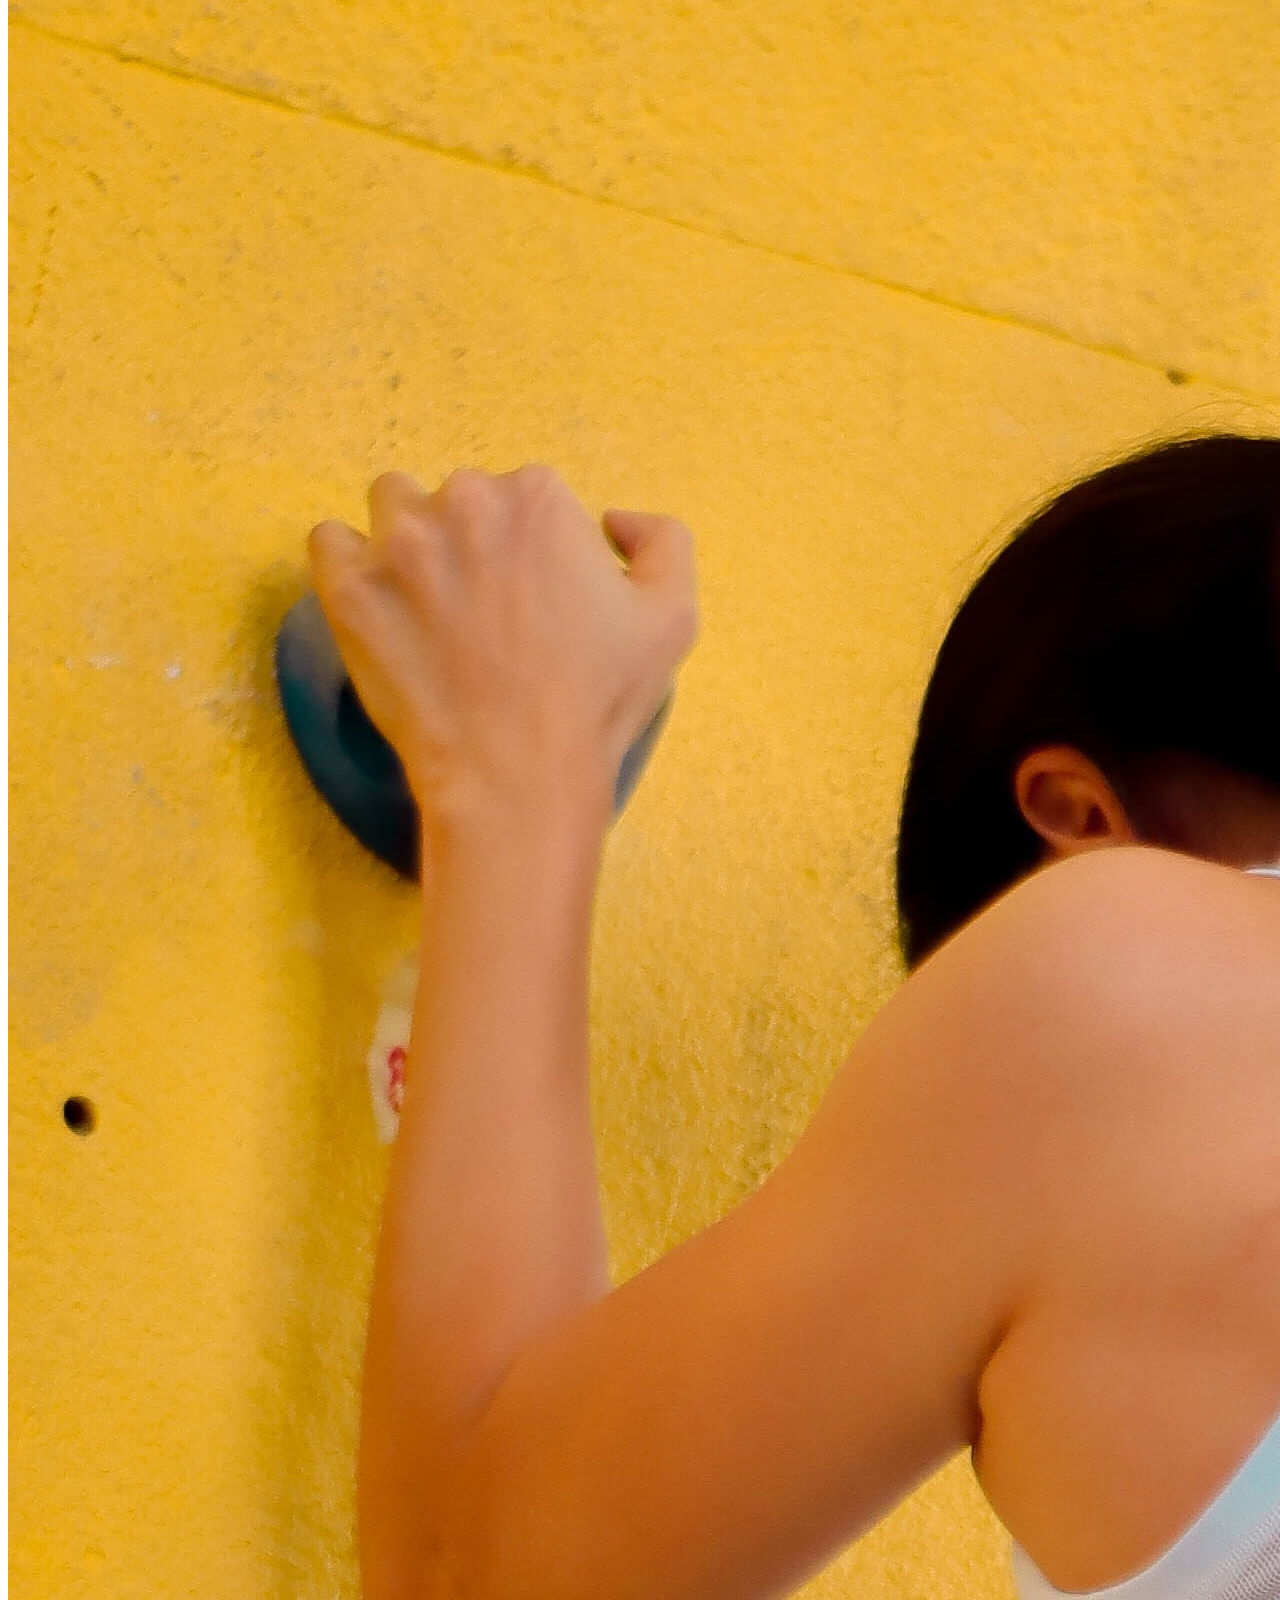
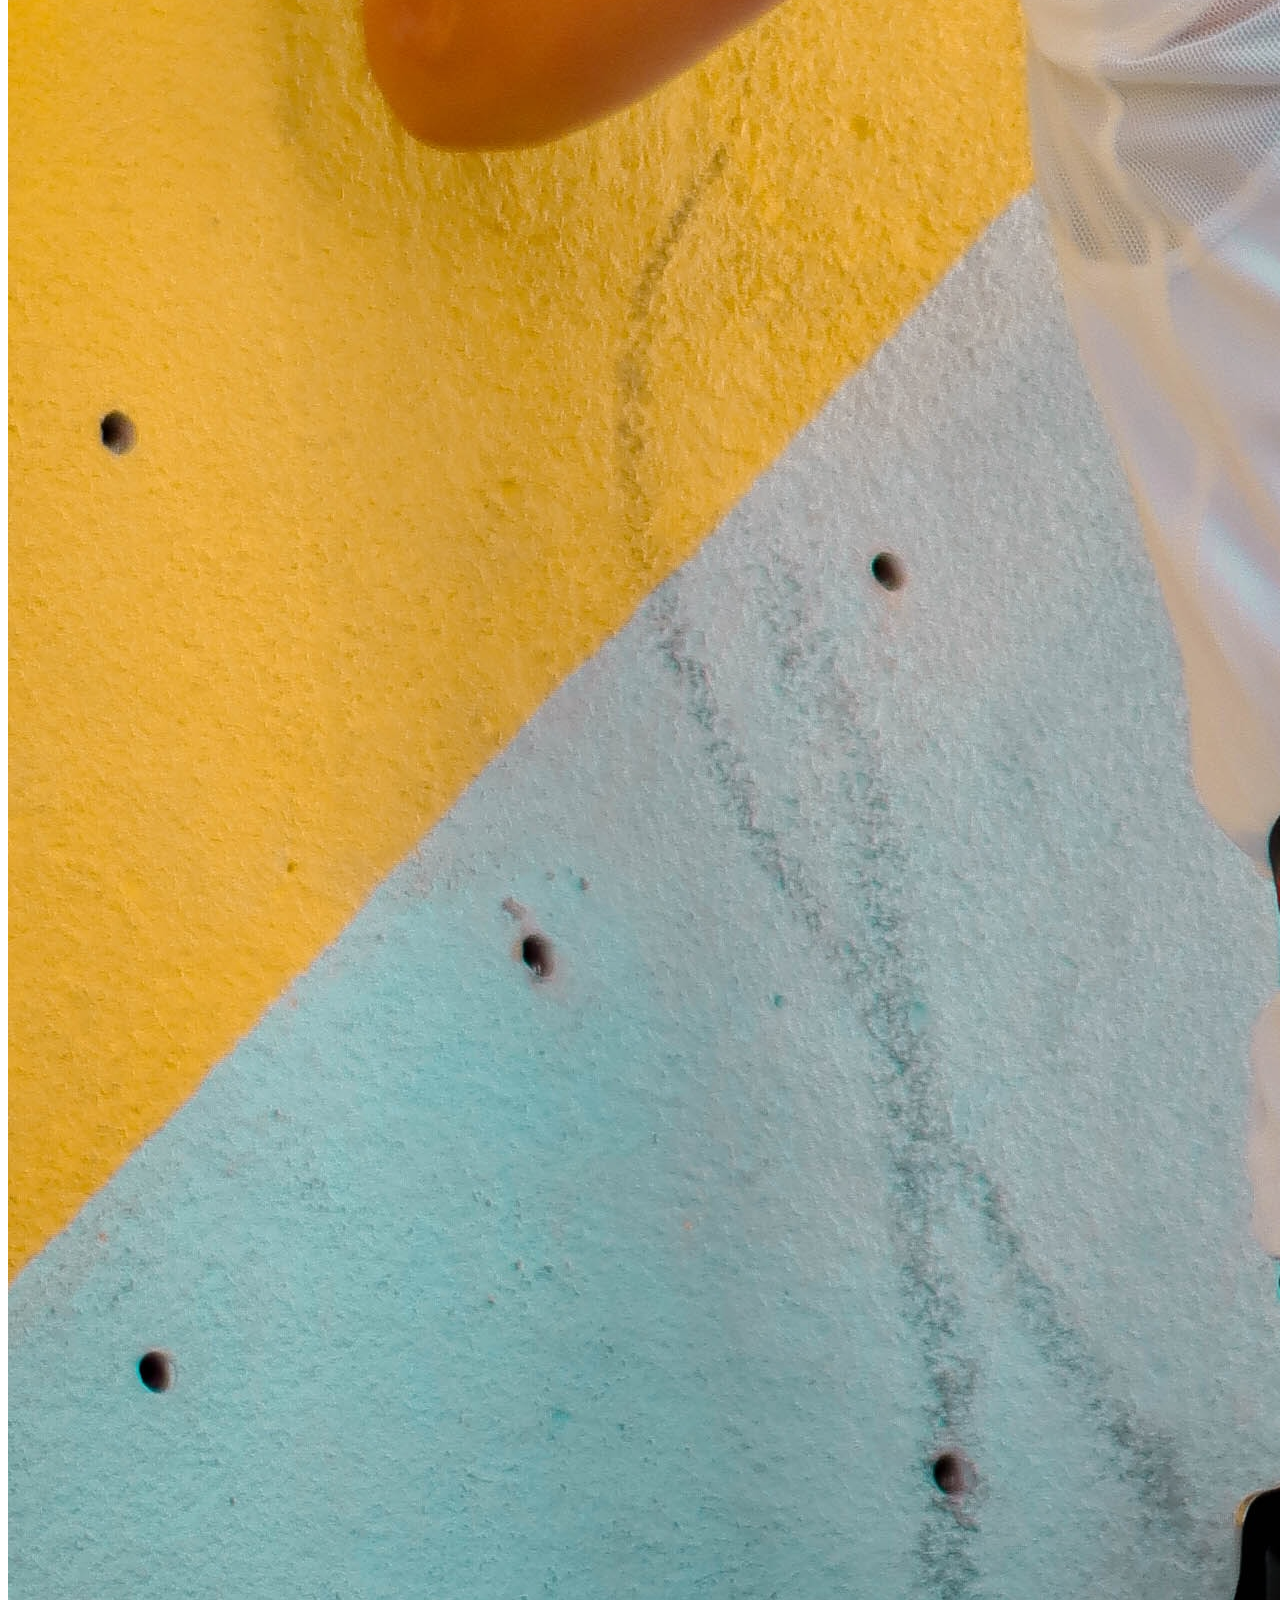
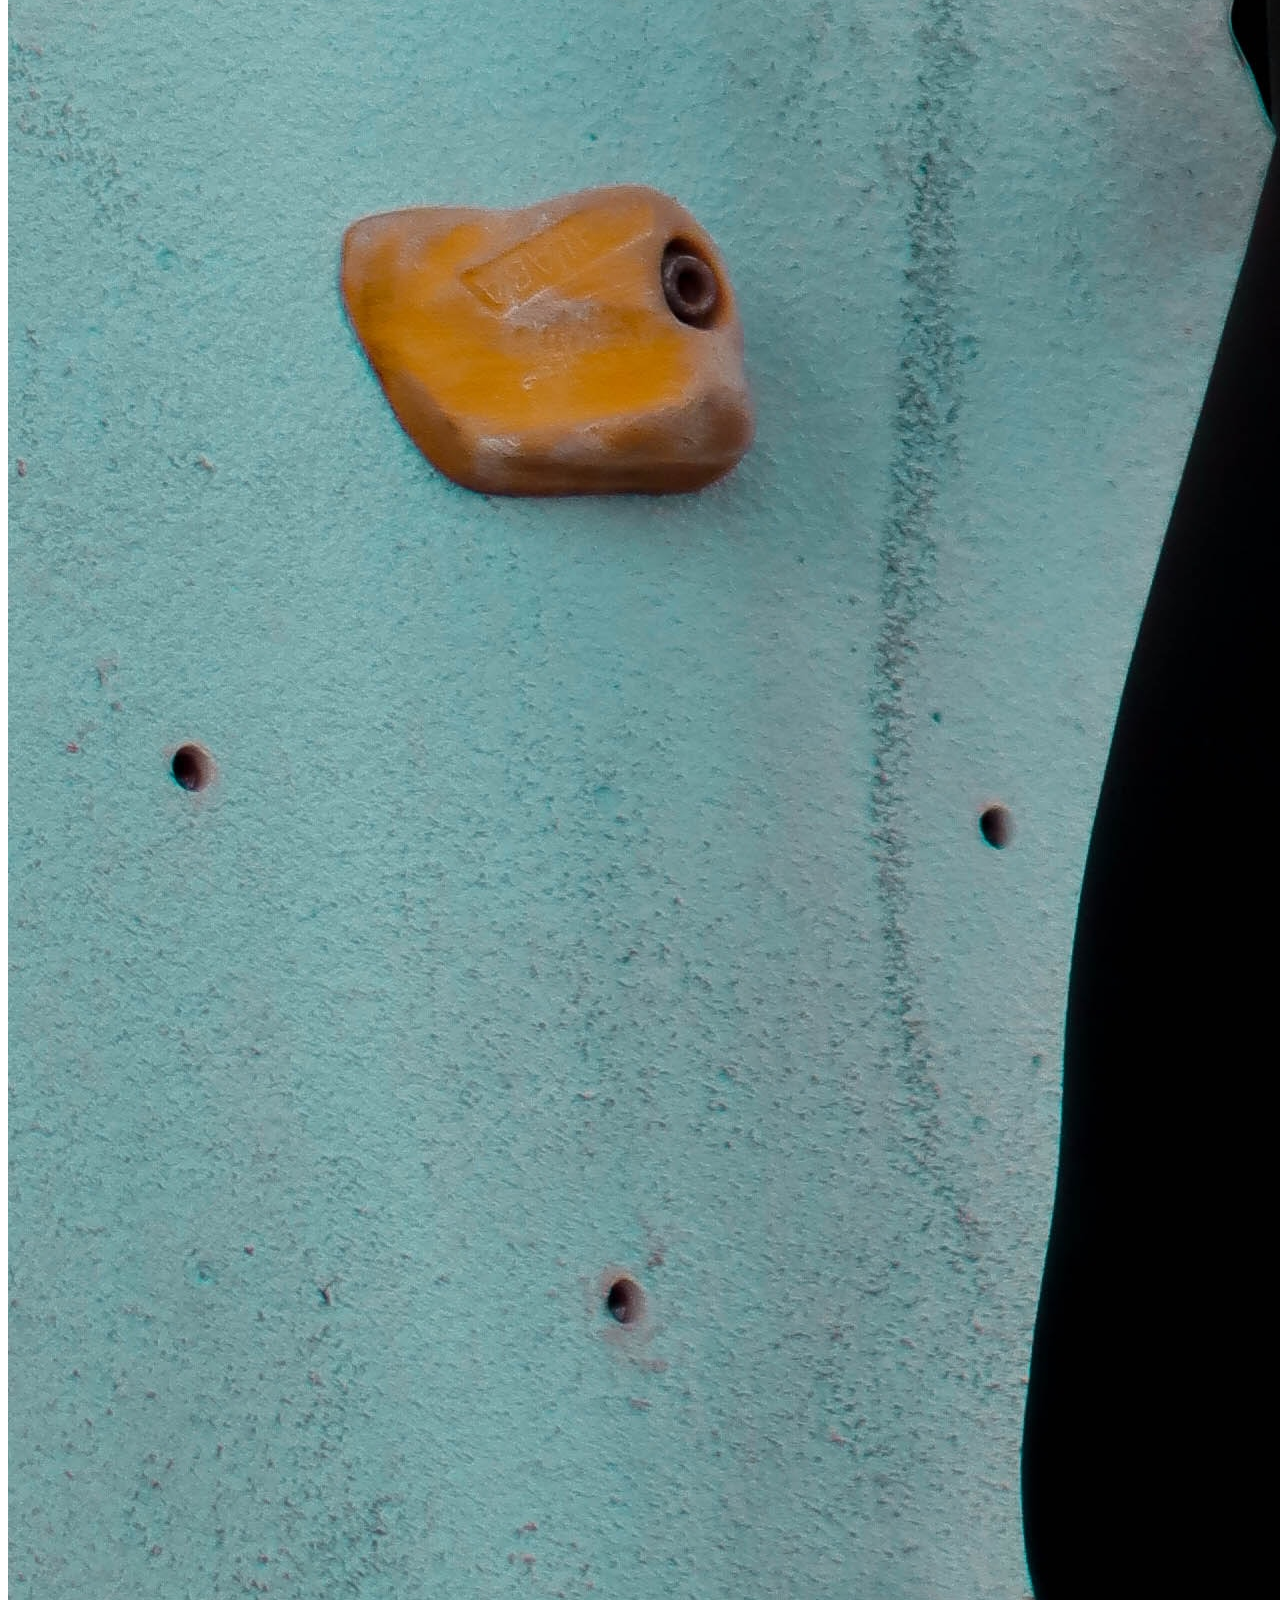
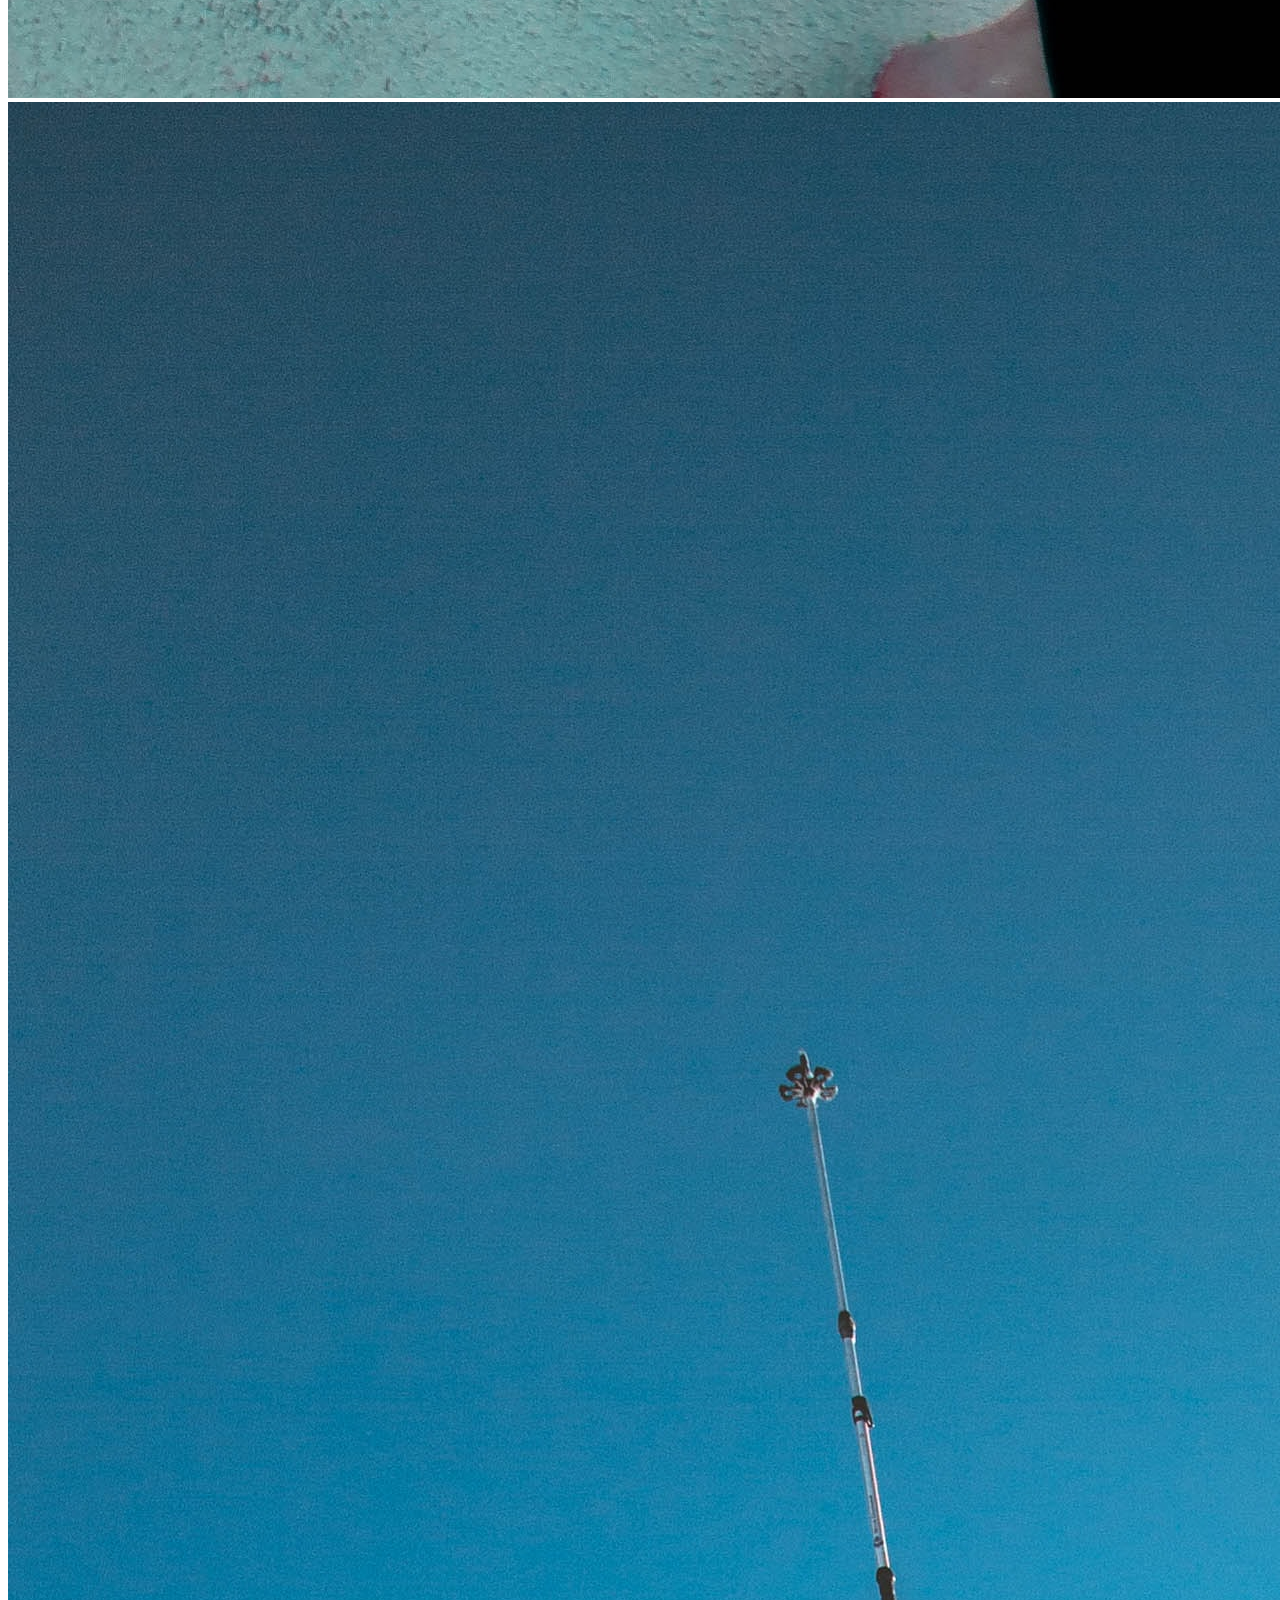
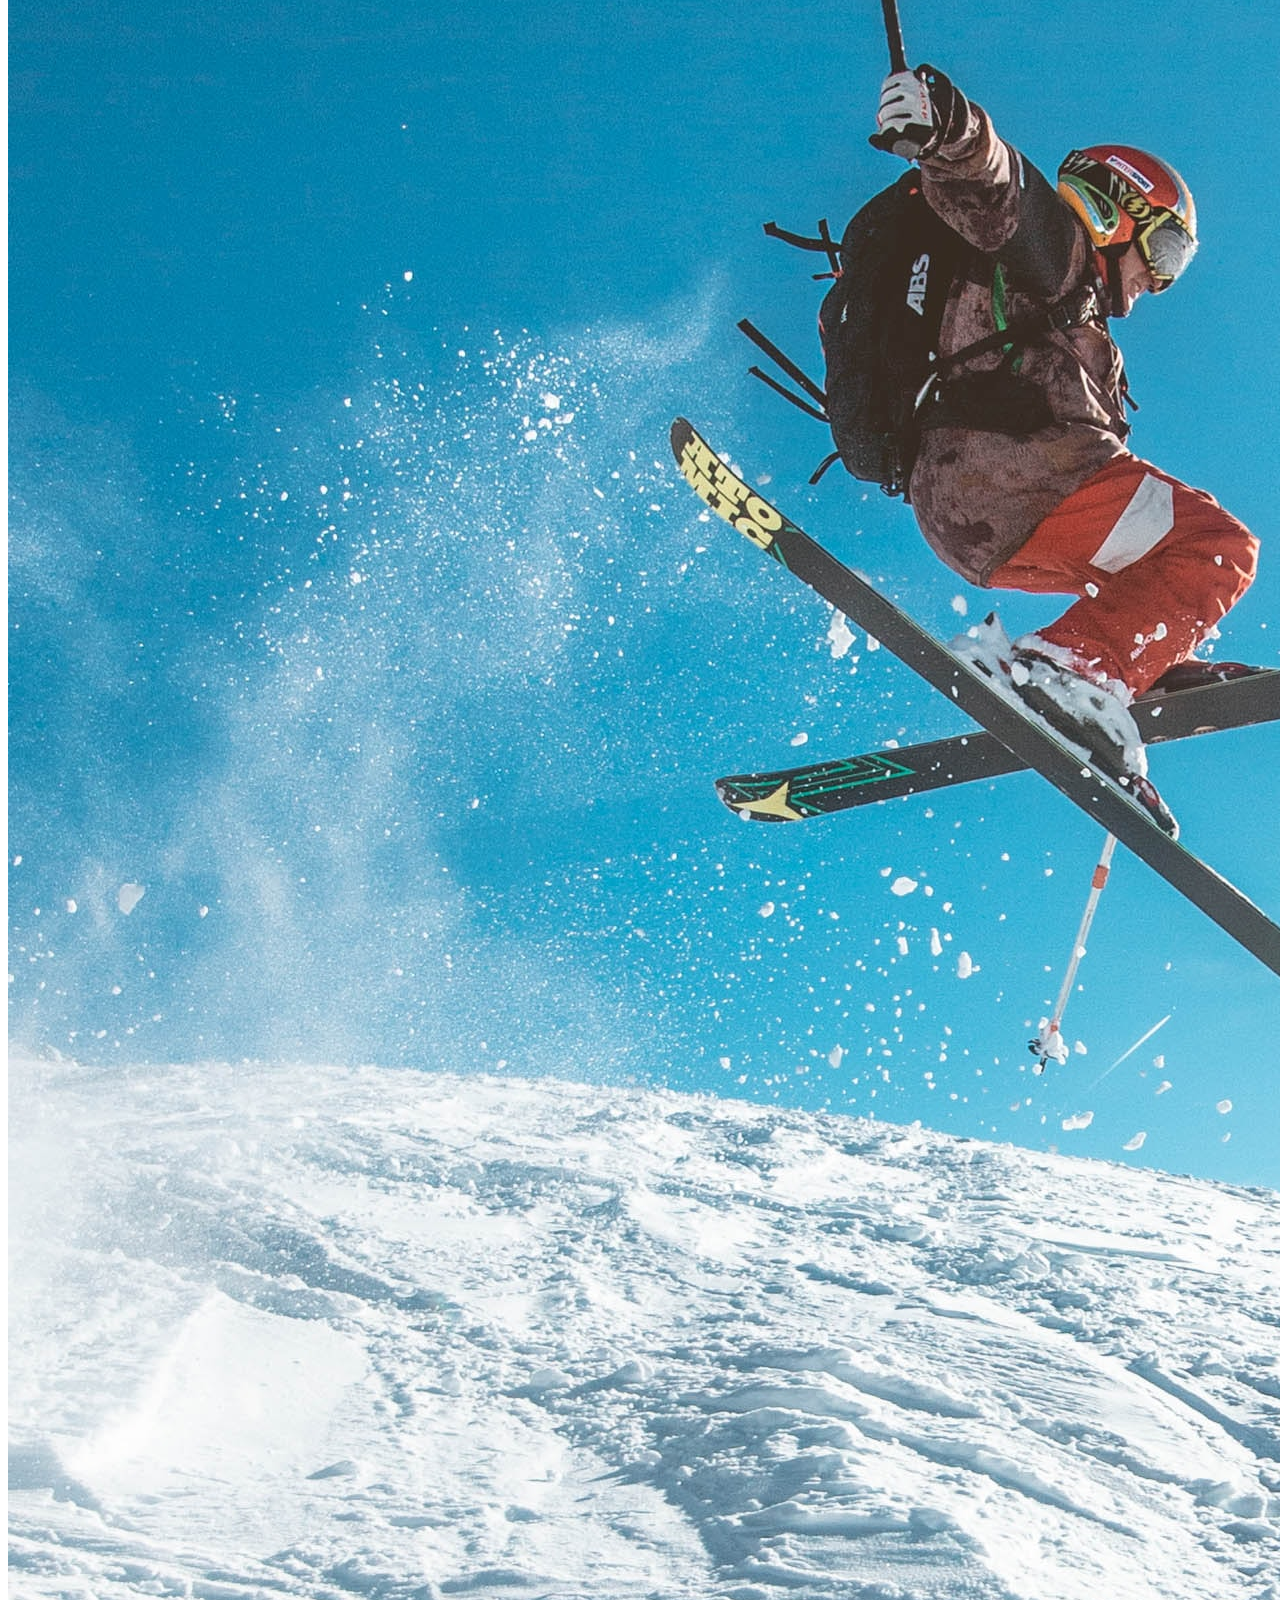
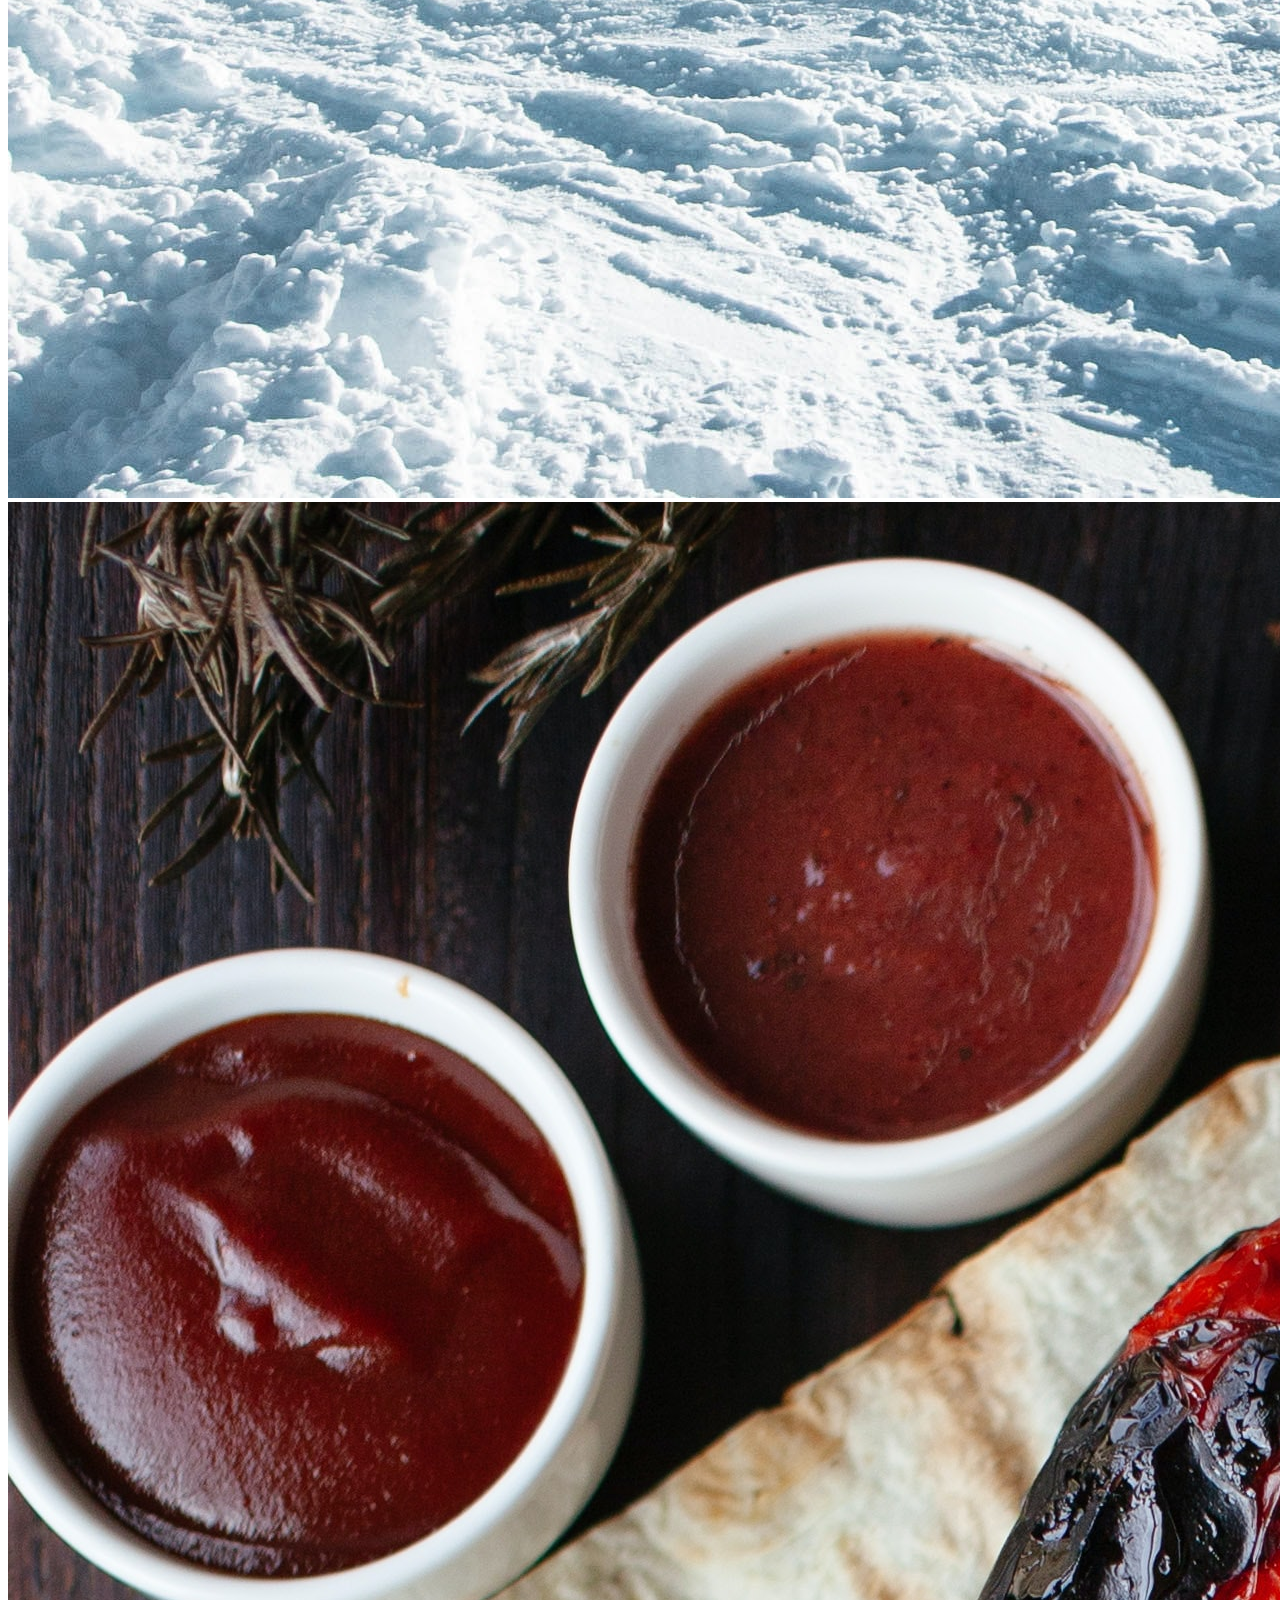
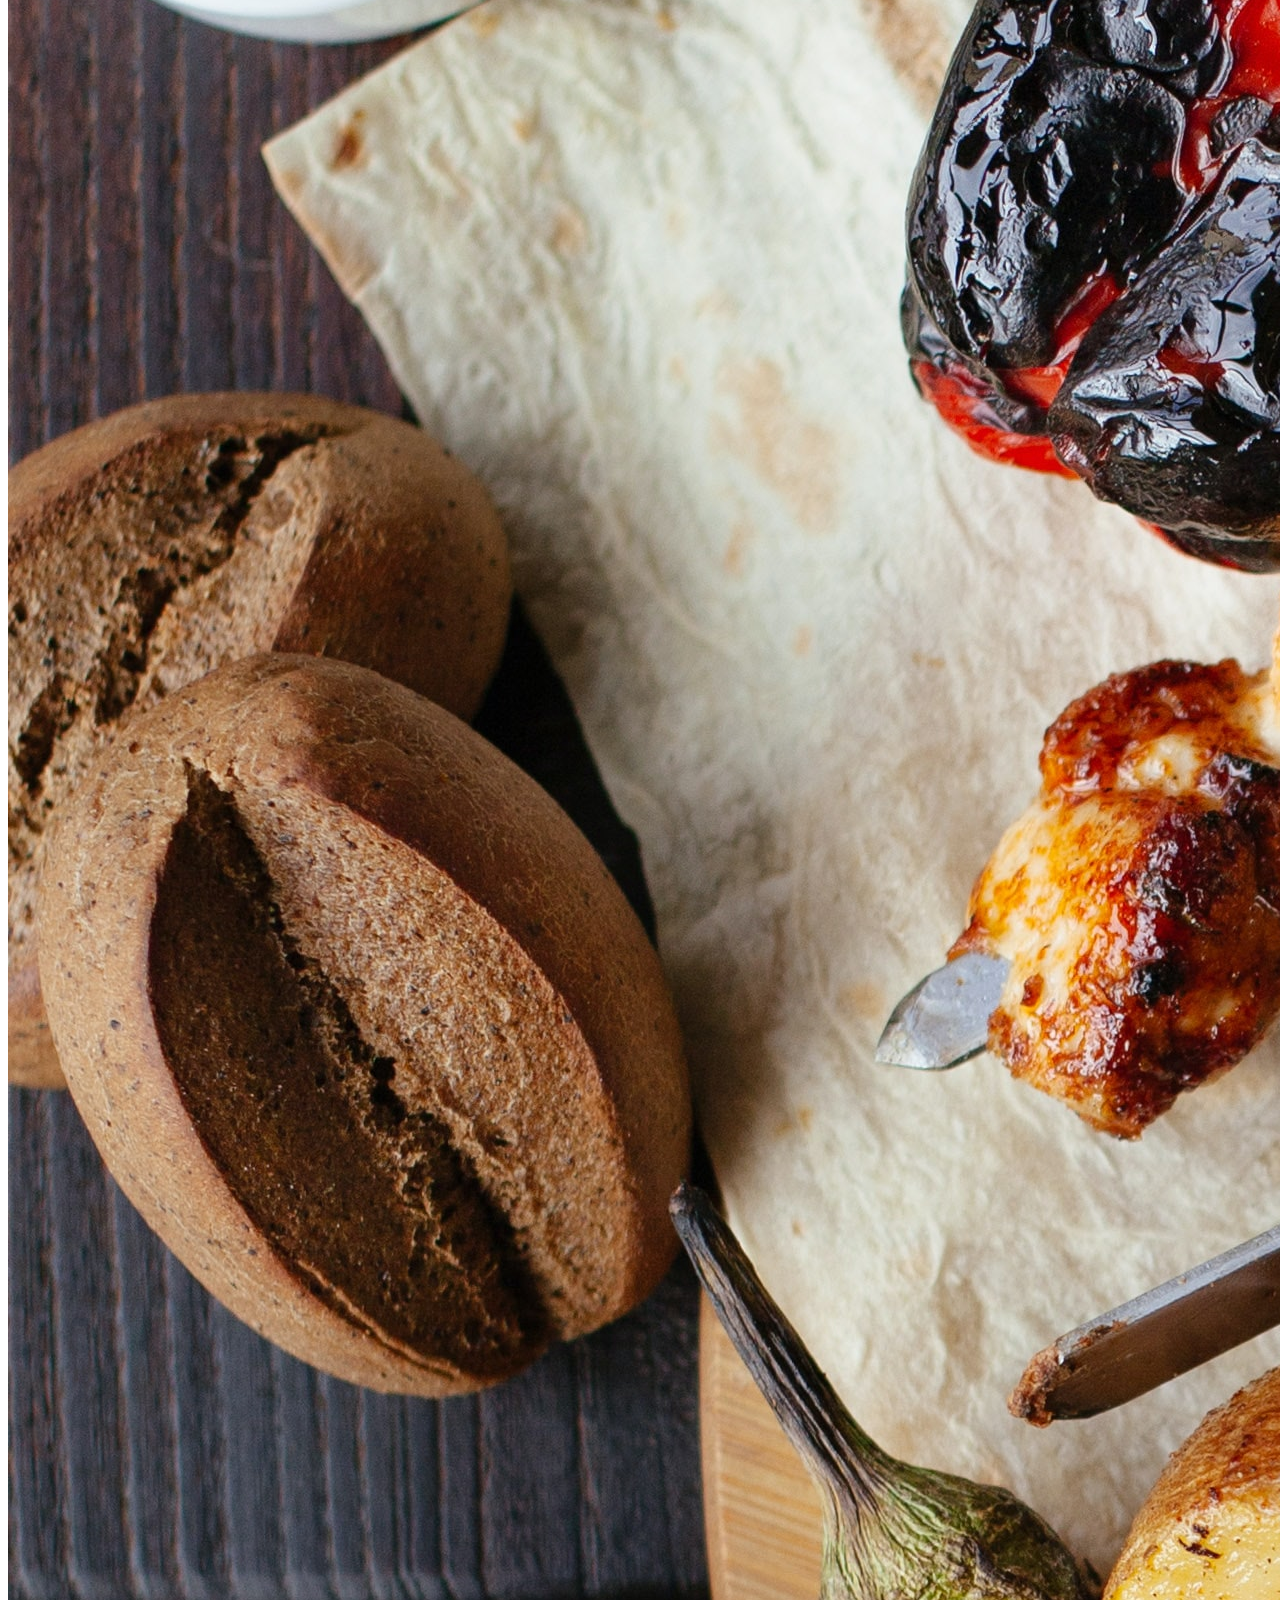
==== commit 9d3b3a3d: "imageReel and imagereel folder" ====
--- a/index.html
+++ b/index.html
@@ -4,7 +4,7 @@
     <meta charset="UTF-8" />
     <meta http-equiv="X-UA-Compatible" content="IE=edge" />
     <meta name="viewport" content="width=device-width, initial-scale=1.0" />
-    <link rel="stylesheet" href="styles.css" />
+    <link rel="stylesheet" href="styles/styles.css" />
     <title>Home</title>
   </head>
   <body>
@@ -19,12 +19,36 @@
         <div class="imageReel__wrap">
           <img
             class="profileImage profileImage--border profileImage--size"
-            src="images/imgreel2.jpg"
+            src="images/imageReel/imgreel3.jpg"
             alt="profilpicture"
           />
           <img
             class="imageReel__img"
-            src="images/imgreel1.jpg"
+            src="images/imageReel/imgreel1.jpg"
+            alt="image reel"
+          />
+        </div>
+        <div class="imageReel__wrap">
+          <img
+            class="profileImage profileImage--border profileImage--size"
+            src="images/imageReel/imgreel3.jpg"
+            alt="profilpicture"
+          />
+          <img
+            class="imageReel__img"
+            src="images/imageReel/imgreel4.jpg"
+            alt="image reel"
+          />
+        </div>
+        <div class="imageReel__wrap">
+          <img
+            class="profileImage profileImage--border profileImage--size"
+            src="images/imageReel/imgreel1.jpg"
+            alt="profilpicture"
+          />
+          <img
+            class="imageReel__img"
+            src="images/imageReel/imgreel2.jpg"
             alt="image reel"
           />
         </div>
@@ -145,47 +169,12 @@
       </section>
     </main>
     <footer>
-      <nav class="navBar">
-        <a href="index.html" aria-label="Go To Home Screen">
-          <svg class="navBar__icon navBar--active" viewBox="0 0 24 24">
-            <path
-              fill="currentColor"
-              d="M20 5L20 19L4 19L4 5H20M20 3H4C2.89 3 2 3.89 2 5V19C2 20.11 2.89 21 4 21H20C21.11 21 22 20.11 22 19V5C22 3.89 21.11 3 20 3M18 15H6V17H18V15M10 7H6V13H10V7M12 9H18V7H12V9M18 11H12V13H18V11Z"
-            />
-          </svg>
-        </a>
-        <a href="sites/search.html" aria-label="Go To Search Page">
-          <svg class="navBar__icon" viewBox="0 0 24 24">
-            <path
-              fill="currentColor"
-              d="M9.5,3A6.5,6.5 0 0,1 16,9.5C16,11.11 15.41,12.59 14.44,13.73L14.71,14H15.5L20.5,19L19,20.5L14,15.5V14.71L13.73,14.44C12.59,15.41 11.11,16 9.5,16A6.5,6.5 0 0,1 3,9.5A6.5,6.5 0 0,1 9.5,3M9.5,5C7,5 5,7 5,9.5C5,12 7,14 9.5,14C12,14 14,12 14,9.5C14,7 12,5 9.5,5Z"
-            />
-          </svg>
-        </a>
-        <a href="#" aria-label="Coming Soon Go To Create Page">
-          <svg class="navBar__icon navBar--specialLook" viewBox="0 0 24 24">
-            <path
-              fill="currentColor"
-              d="M20 14H14V20H10V14H4V10H10V4H14V10H20V14Z"
-            />
-          </svg>
-        </a>
-        <a href="sites/alert.html" aria-label="Go to Alert Page">
-          <svg class="navBar__icon" viewBox="0 0 24 24">
-            <path
-              fill="currentColor"
-              d="M10 21H14C14 22.1 13.1 23 12 23S10 22.1 10 21M21 19V20H3V19L5 17V11C5 7.9 7 5.2 10 4.3V4C10 2.9 10.9 2 12 2S14 2.9 14 4V4.3C17 5.2 19 7.9 19 11V17L21 19M17 11C17 8.2 14.8 6 12 6S7 8.2 7 11V18H17V11Z"
-            />
-          </svg>
-        </a>
-        <a href="sites/profile.html" aria-label="Go To Profile Page">
-          <svg class="navBar__icon" viewBox="0 0 24 24">
-            <path
-              fill="currentColor"
-              d="M12,2A10,10 0 0,0 2,12A10,10 0 0,0 12,22A10,10 0 0,0 22,12A10,10 0 0,0 12,2M7.07,18.28C7.5,17.38 10.12,16.5 12,16.5C13.88,16.5 16.5,17.38 16.93,18.28C15.57,19.36 13.86,20 12,20C10.14,20 8.43,19.36 7.07,18.28M18.36,16.83C16.93,15.09 13.46,14.5 12,14.5C10.54,14.5 7.07,15.09 5.64,16.83C4.62,15.5 4,13.82 4,12C4,7.59 7.59,4 12,4C16.41,4 20,7.59 20,12C20,13.82 19.38,15.5 18.36,16.83M12,6C10.06,6 8.5,7.56 8.5,9.5C8.5,11.44 10.06,13 12,13C13.94,13 15.5,11.44 15.5,9.5C15.5,7.56 13.94,6 12,6M12,11A1.5,1.5 0 0,1 10.5,9.5A1.5,1.5 0 0,1 12,8A1.5,1.5 0 0,1 13.5,9.5A1.5,1.5 0 0,1 12,11Z"
-            />
-          </svg>
-        </a>
+      <nav class="navigationBar">
+        <a href="">Home</a>
+        <a href="">Search</a>
+        <a href="">Create</a>
+        <a href="">Alert</a>
+        <a href="">Profile</a>
       </nav>
     </footer>
   </body>
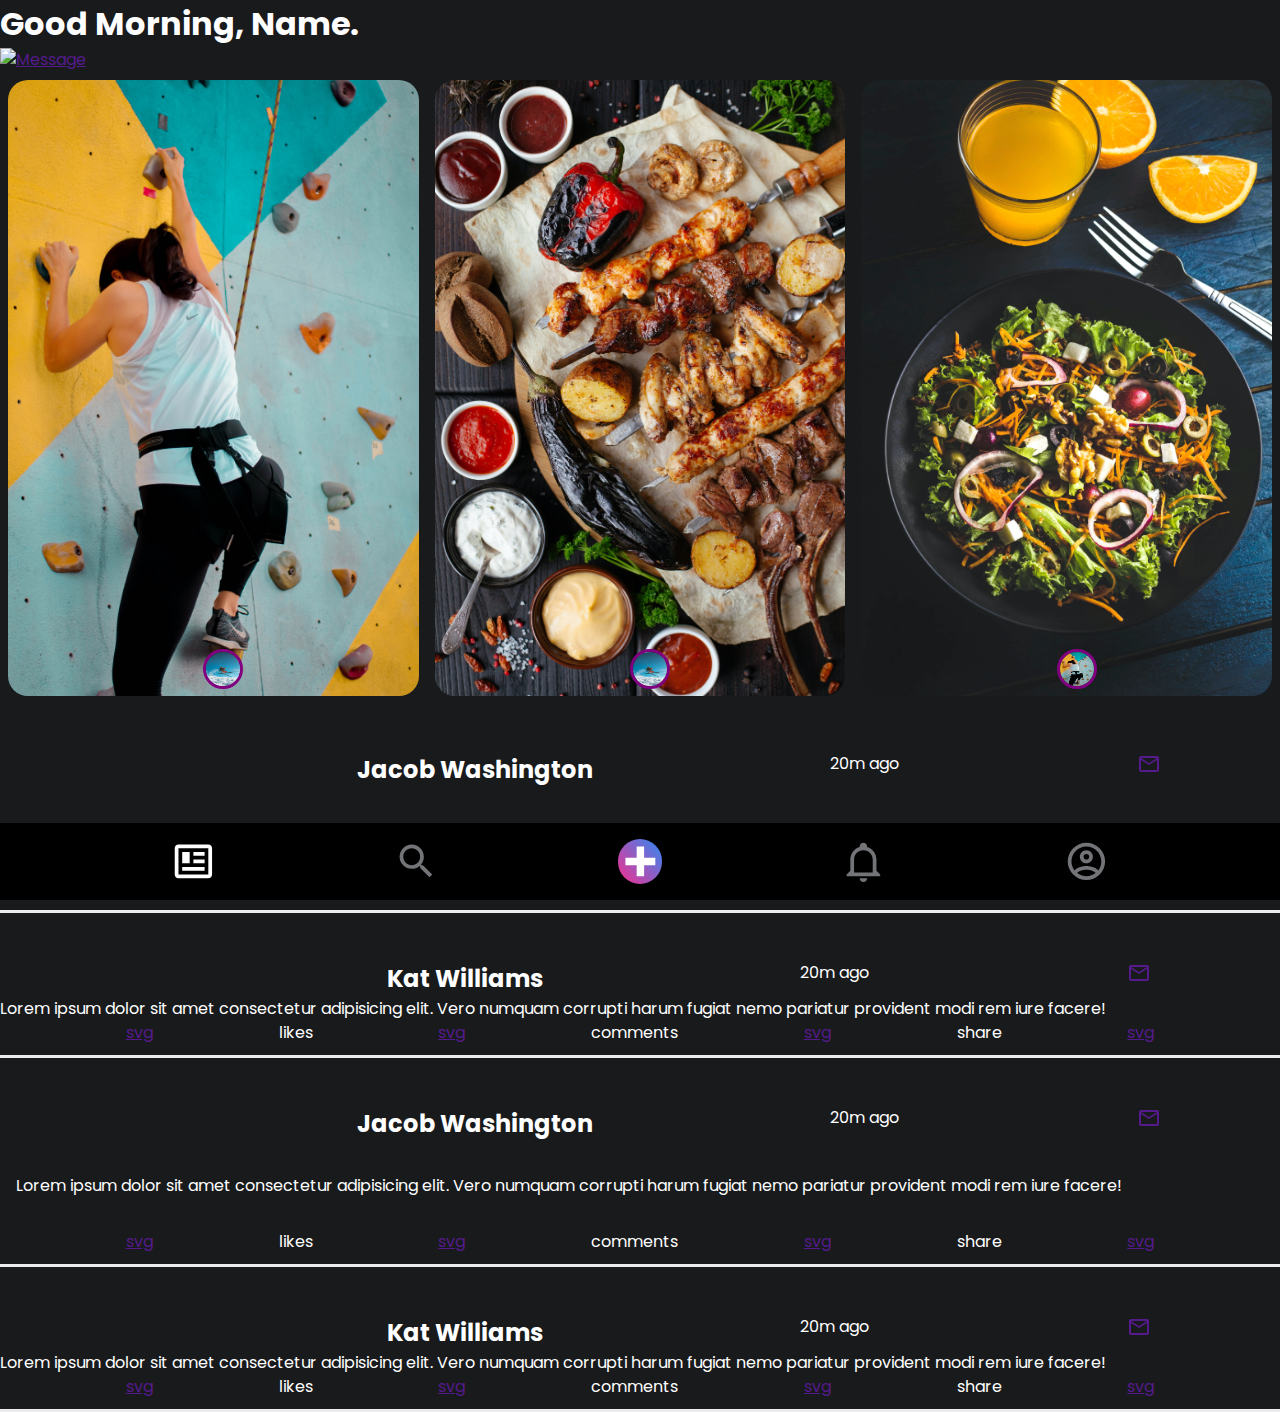
==== commit e5688d77: "Merge branch 'main' into imagereel" ====
--- a/index.html
+++ b/index.html
@@ -4,7 +4,7 @@
     <meta charset="UTF-8" />
     <meta http-equiv="X-UA-Compatible" content="IE=edge" />
     <meta name="viewport" content="width=device-width, initial-scale=1.0" />
-    <link rel="stylesheet" href="styles/styles.css" />
+    <link rel="stylesheet" href="styles.css" />
     <title>Home</title>
   </head>
   <body>
@@ -169,12 +169,47 @@
       </section>
     </main>
     <footer>
-      <nav class="navigationBar">
-        <a href="">Home</a>
-        <a href="">Search</a>
-        <a href="">Create</a>
-        <a href="">Alert</a>
-        <a href="">Profile</a>
+      <nav class="navBar">
+        <a href="index.html" aria-label="Go To Home Screen">
+          <svg class="navBar__icon navBar--active" viewBox="0 0 24 24">
+            <path
+              fill="currentColor"
+              d="M20 5L20 19L4 19L4 5H20M20 3H4C2.89 3 2 3.89 2 5V19C2 20.11 2.89 21 4 21H20C21.11 21 22 20.11 22 19V5C22 3.89 21.11 3 20 3M18 15H6V17H18V15M10 7H6V13H10V7M12 9H18V7H12V9M18 11H12V13H18V11Z"
+            />
+          </svg>
+        </a>
+        <a href="sites/search.html" aria-label="Go To Search Page">
+          <svg class="navBar__icon" viewBox="0 0 24 24">
+            <path
+              fill="currentColor"
+              d="M9.5,3A6.5,6.5 0 0,1 16,9.5C16,11.11 15.41,12.59 14.44,13.73L14.71,14H15.5L20.5,19L19,20.5L14,15.5V14.71L13.73,14.44C12.59,15.41 11.11,16 9.5,16A6.5,6.5 0 0,1 3,9.5A6.5,6.5 0 0,1 9.5,3M9.5,5C7,5 5,7 5,9.5C5,12 7,14 9.5,14C12,14 14,12 14,9.5C14,7 12,5 9.5,5Z"
+            />
+          </svg>
+        </a>
+        <a href="#" aria-label="Coming Soon Go To Create Page">
+          <svg class="navBar__icon navBar--specialLook" viewBox="0 0 24 24">
+            <path
+              fill="currentColor"
+              d="M20 14H14V20H10V14H4V10H10V4H14V10H20V14Z"
+            />
+          </svg>
+        </a>
+        <a href="sites/alert.html" aria-label="Go to Alert Page">
+          <svg class="navBar__icon" viewBox="0 0 24 24">
+            <path
+              fill="currentColor"
+              d="M10 21H14C14 22.1 13.1 23 12 23S10 22.1 10 21M21 19V20H3V19L5 17V11C5 7.9 7 5.2 10 4.3V4C10 2.9 10.9 2 12 2S14 2.9 14 4V4.3C17 5.2 19 7.9 19 11V17L21 19M17 11C17 8.2 14.8 6 12 6S7 8.2 7 11V18H17V11Z"
+            />
+          </svg>
+        </a>
+        <a href="sites/profile.html" aria-label="Go To Profile Page">
+          <svg class="navBar__icon" viewBox="0 0 24 24">
+            <path
+              fill="currentColor"
+              d="M12,2A10,10 0 0,0 2,12A10,10 0 0,0 12,22A10,10 0 0,0 22,12A10,10 0 0,0 12,2M7.07,18.28C7.5,17.38 10.12,16.5 12,16.5C13.88,16.5 16.5,17.38 16.93,18.28C15.57,19.36 13.86,20 12,20C10.14,20 8.43,19.36 7.07,18.28M18.36,16.83C16.93,15.09 13.46,14.5 12,14.5C10.54,14.5 7.07,15.09 5.64,16.83C4.62,15.5 4,13.82 4,12C4,7.59 7.59,4 12,4C16.41,4 20,7.59 20,12C20,13.82 19.38,15.5 18.36,16.83M12,6C10.06,6 8.5,7.56 8.5,9.5C8.5,11.44 10.06,13 12,13C13.94,13 15.5,11.44 15.5,9.5C15.5,7.56 13.94,6 12,6M12,11A1.5,1.5 0 0,1 10.5,9.5A1.5,1.5 0 0,1 12,8A1.5,1.5 0 0,1 13.5,9.5A1.5,1.5 0 0,1 12,11Z"
+            />
+          </svg>
+        </a>
       </nav>
     </footer>
   </body>
--- a/styles.css
+++ b/styles.css
@@ -0,0 +1,86 @@
+@import url("https://fonts.googleapis.com/css2?family=Poppins:wght@100&display=swap");
+@import url("styles/profile.css");
+@import url("styles/alert.css");
+@import url("styles/profilehead.css");
+@import url("styles/footer.css");
+@import url("styles/imagereel.css");
+
+
+/*
+  1. Use a more-intuitive box-sizing model.
+  2. Remove default margin
+*/
+* {
+  box-sizing: border-box;
+  margin: 0;
+}
+
+:root {
+  --gradient: purple;
+  /*
+  usage: background: var(--gradientUse);
+  deg is the angle for gradient 
+  */
+  --gradientUse: linear-gradient(50deg, var(--socialpink), var(--socialblue));
+  --socialpink: #f62e8e;
+  --socialblue: #2e8af6;
+  --darkblack: #181a1c;
+  --lightwhite: #ecebed;
+  --black: #000000;
+  --white: #ffffff;
+  --gray: #323436;
+  --lightgray: #727477;
+}
+/*
+    3. Allow percentage-based heights in the application
+  */
+html,
+body {
+  height: 100%;
+}
+/*
+    Typographic tweaks!
+    4. Add accessible line-height
+  */
+body {
+  line-height: 1.5;
+  font-family: "Poppins", sans-serif;
+}
+
+main {
+  background-color: var(--darkblack);
+  /* Gibt es hier einen besseren weg?*/
+  margin-bottom: 10vh;
+}
+/*
+    6. Improve media defaults
+  */
+img,
+picture,
+video,
+canvas,
+svg {
+  display: block;
+  max-width: 100%;
+}
+/*
+    7. Remove built-in form typography styles
+  */
+input,
+button,
+textarea,
+select {
+  font: inherit;
+}
+/*
+    8. Avoid text overflows
+  */
+p,
+h1,
+h2,
+h3,
+h4,
+h5,
+h6 {
+  overflow-wrap: break-word;
+}
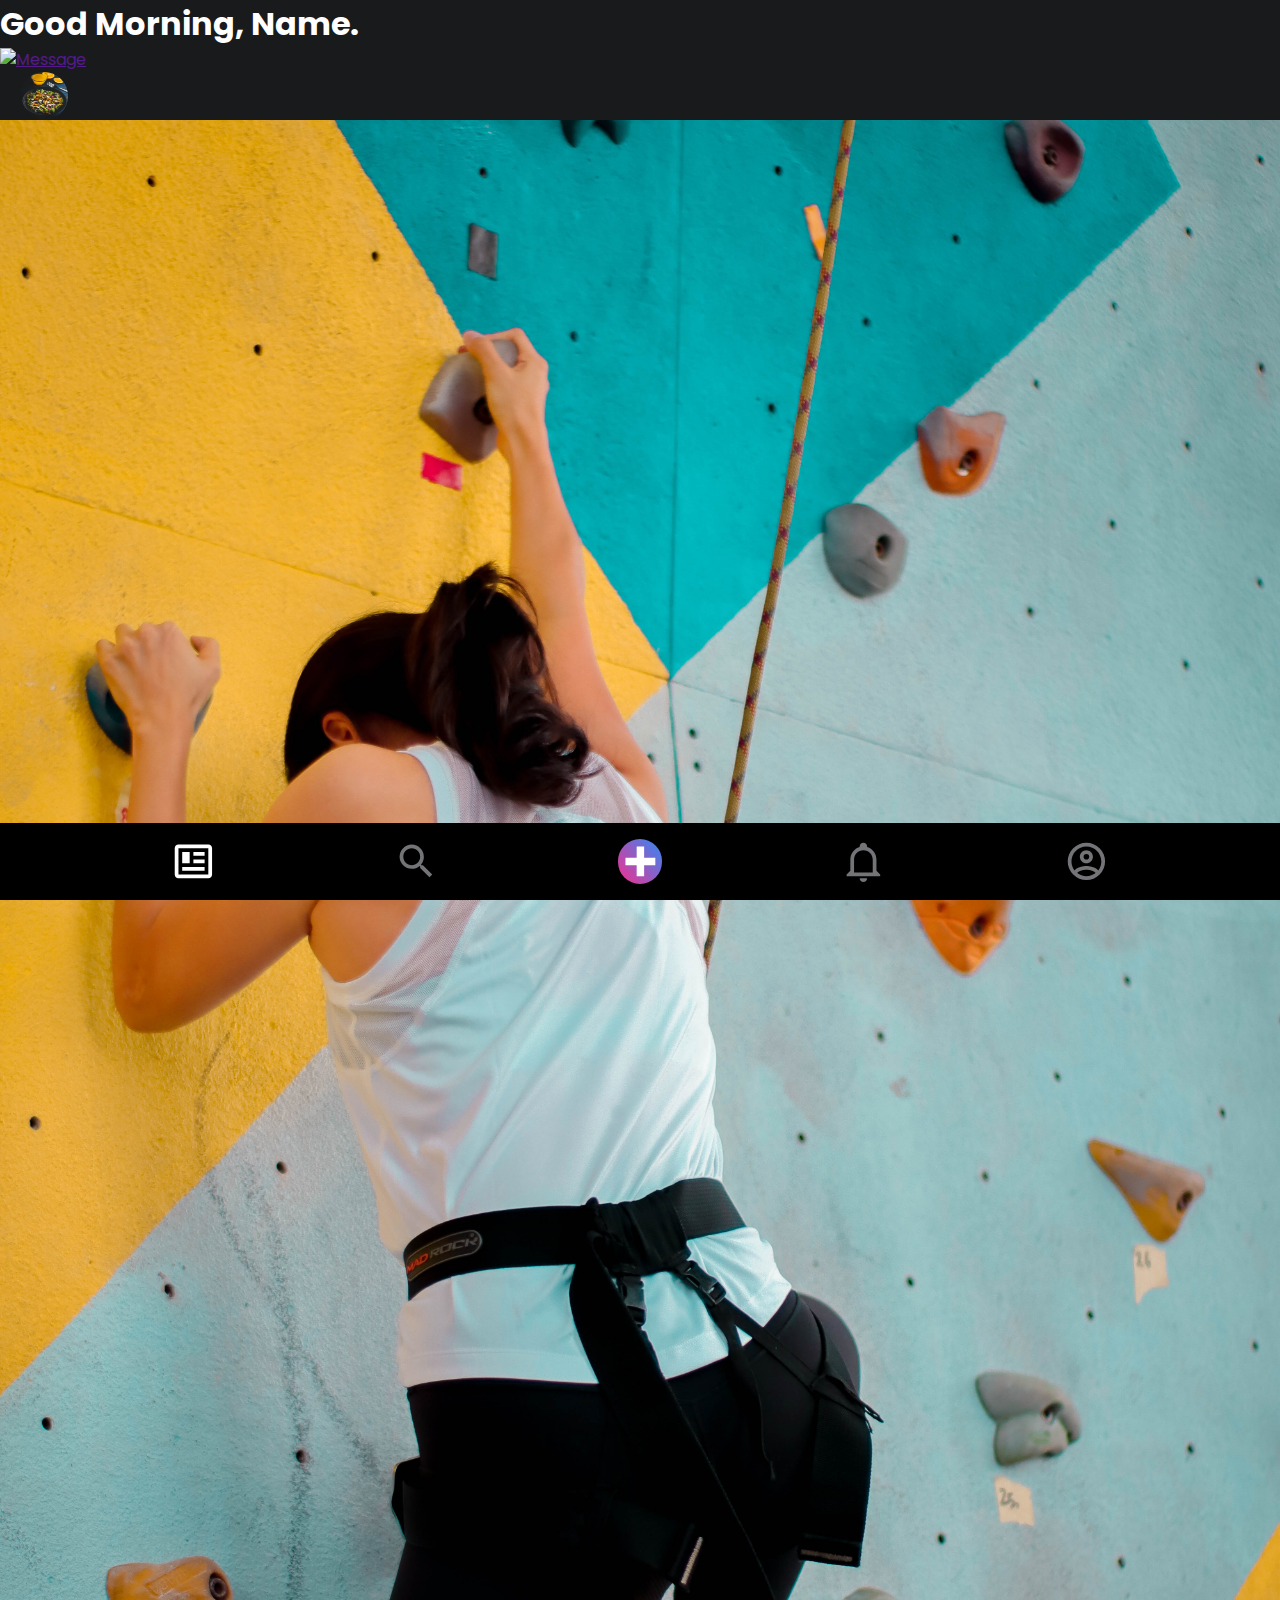
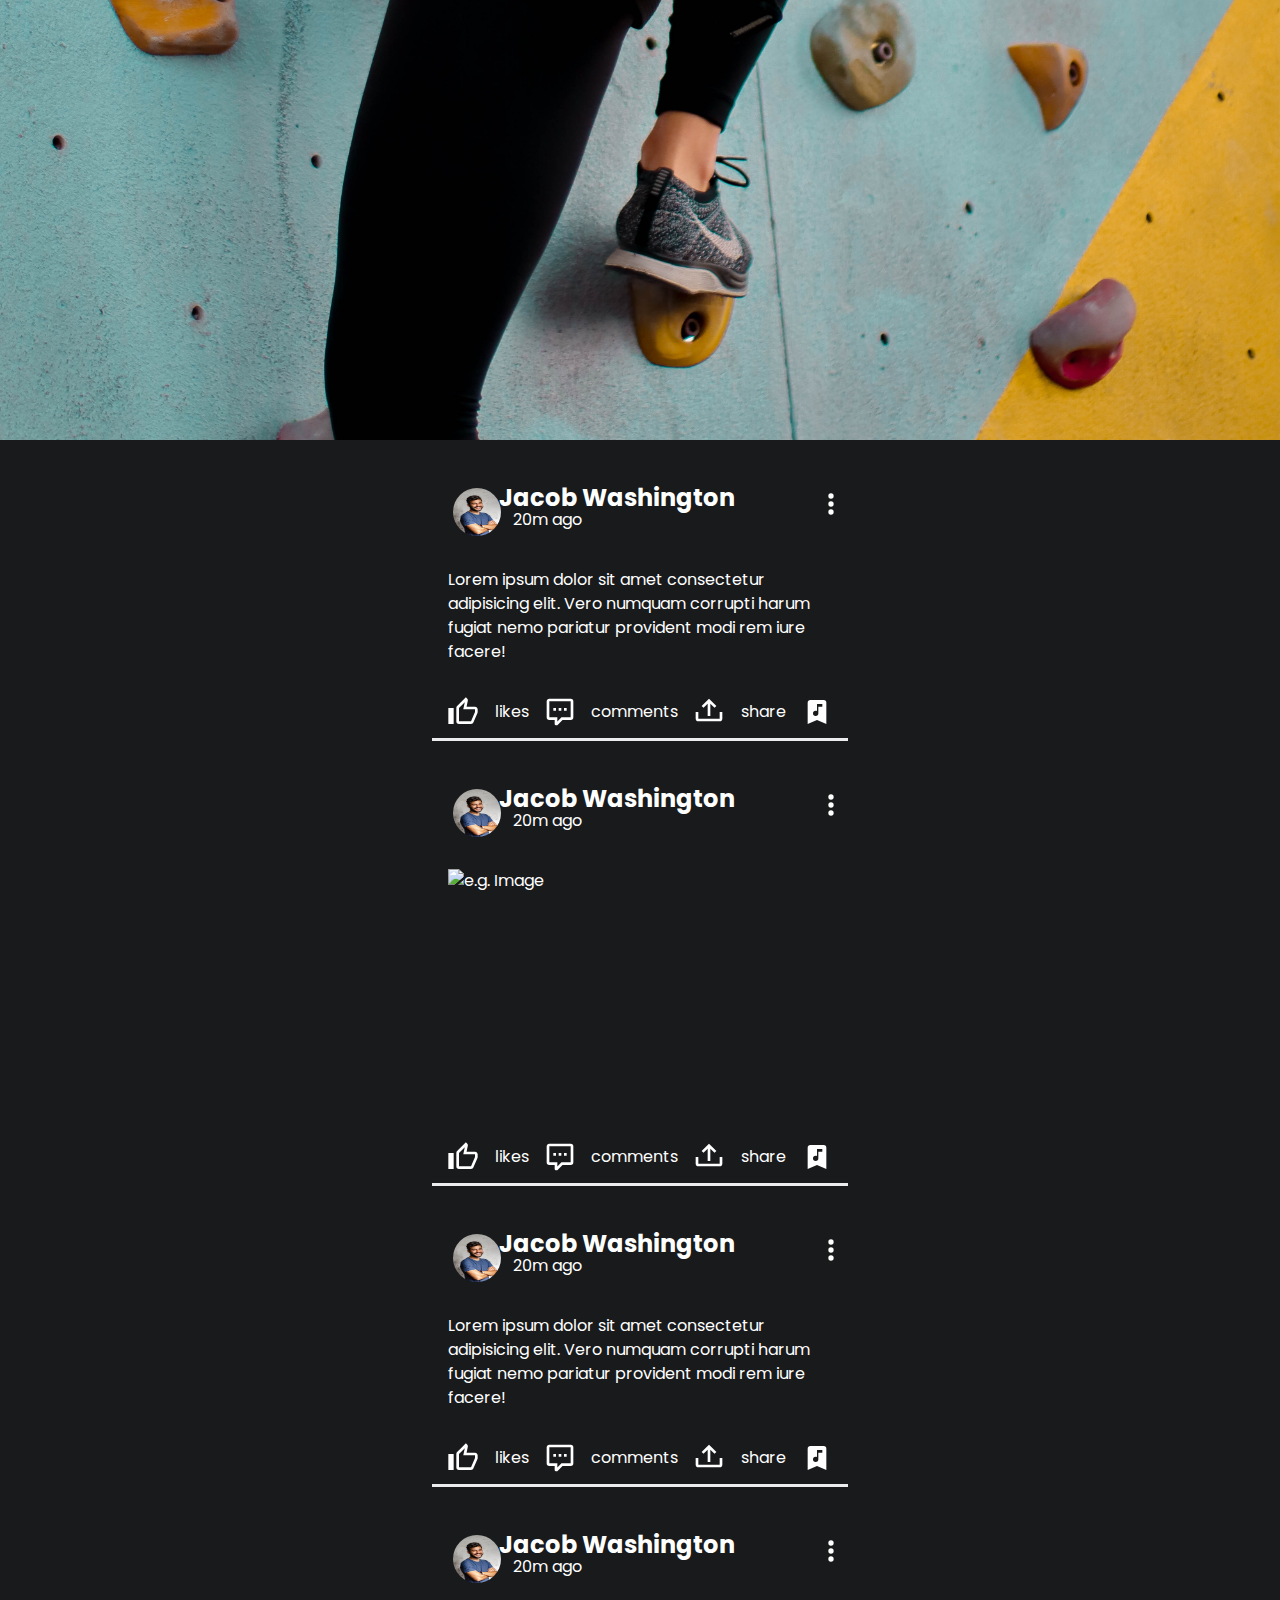
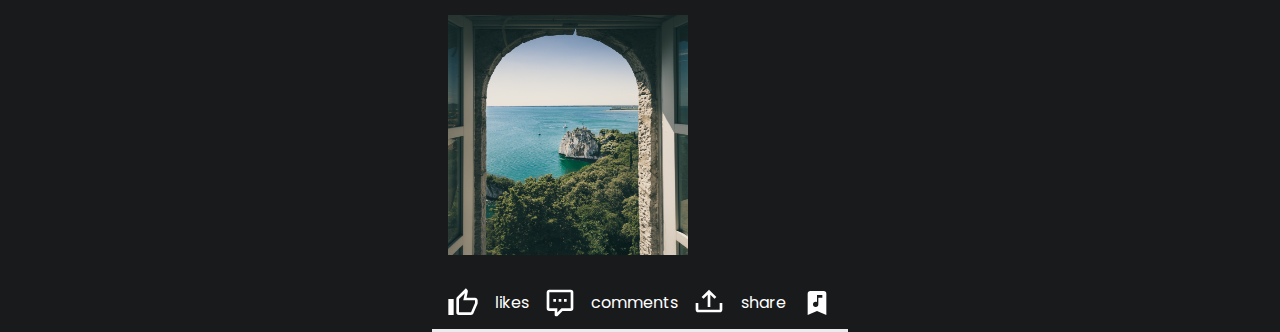
==== commit 4e8f3031: "styling refactore some changes" ====
--- a/index.html
+++ b/index.html
@@ -19,36 +19,12 @@
         <div class="imageReel__wrap">
           <img
             class="profileImage profileImage--border profileImage--size"
-            src="images/imageReel/imgreel3.jpg"
+            src="images/imgreel2.jpg"
             alt="profilpicture"
           />
           <img
             class="imageReel__img"
-            src="images/imageReel/imgreel1.jpg"
-            alt="image reel"
-          />
-        </div>
-        <div class="imageReel__wrap">
-          <img
-            class="profileImage profileImage--border profileImage--size"
-            src="images/imageReel/imgreel3.jpg"
-            alt="profilpicture"
-          />
-          <img
-            class="imageReel__img"
-            src="images/imageReel/imgreel4.jpg"
-            alt="image reel"
-          />
-        </div>
-        <div class="imageReel__wrap">
-          <img
-            class="profileImage profileImage--border profileImage--size"
-            src="images/imageReel/imgreel1.jpg"
-            alt="profilpicture"
-          />
-          <img
-            class="imageReel__img"
-            src="images/imageReel/imgreel2.jpg"
+            src="images/imgreel1.jpg"
             alt="image reel"
           />
         </div>
@@ -57,14 +33,18 @@
         <!--Post 1--------------------------------------------------------------------->
         <article class="userFeed__post">
           <div class="userFeed__header">
-            <img src="" alt="" />
-            <h2>Jacob Washington</h2>
-            <p>20m ago</p>
+            <img
+              class="profileImage profileImage--size"
+              src="images/Profilepictures/pexels-italo-melo-2379004.jpg"
+              alt="profileImage"
+            />
+            <h2 class="userFeed__header__h2">Jacob Washington</h2>
+            <p class="userFeed__header__p">20m ago</p>
             <a href="">
-              <svg style="width: 24px; height: 24px" viewBox="0 0 24 24">
-                <path
-                  fill="currentColor"
-                  d="M22 6C22 4.9 21.1 4 20 4H4C2.9 4 2 4.9 2 6V18C2 19.1 2.9 20 4 20H20C21.1 20 22 19.1 22 18V6M20 6L12 11L4 6H20M20 18H4V8L12 13L20 8V18Z"
+              <svg class="userFeed__icon" viewBox="0 0 24 24">
+                <path
+                  fill="currentColor"
+                  d="M12,16A2,2 0 0,1 14,18A2,2 0 0,1 12,20A2,2 0 0,1 10,18A2,2 0 0,1 12,16M12,10A2,2 0 0,1 14,12A2,2 0 0,1 12,14A2,2 0 0,1 10,12A2,2 0 0,1 12,10M12,4A2,2 0 0,1 14,6A2,2 0 0,1 12,8A2,2 0 0,1 10,6A2,2 0 0,1 12,4Z"
                 />
               </svg>
             </a>
@@ -77,50 +57,110 @@
             </p>
           </div>
           <div class="interaction">
-            <a href="">svg</a><label> likes</label> <a href="">svg</a
-            ><label> comments</label> <a href="">svg</a><label> share</label>
-            <a href="">svg</a>
+            <a href=""
+              ><svg class="interaction__icon" viewBox="0 0 24 24">
+                <path
+                  fill="currentColor"
+                  d="M5,9V21H1V9H5M9,21A2,2 0 0,1 7,19V9C7,8.45 7.22,7.95 7.59,7.59L14.17,1L15.23,2.06C15.5,2.33 15.67,2.7 15.67,3.11L15.64,3.43L14.69,8H21C22.11,8 23,8.9 23,10V12C23,12.26 22.95,12.5 22.86,12.73L19.84,19.78C19.54,20.5 18.83,21 18,21H9M9,19H18.03L21,12V10H12.21L13.34,4.68L9,9.03V19Z"
+                /></svg></a
+            ><label> likes</label>
+            <a href=""
+              ><svg class="interaction__icon" viewBox="0 0 24 24">
+                <path
+                  fill="currentColor"
+                  d="M9,22A1,1 0 0,1 8,21V18H4A2,2 0 0,1 2,16V4C2,2.89 2.9,2 4,2H20A2,2 0 0,1 22,4V16A2,2 0 0,1 20,18H13.9L10.2,21.71C10,21.9 9.75,22 9.5,22V22H9M10,16V19.08L13.08,16H20V4H4V16H10M17,11H15V9H17V11M13,11H11V9H13V11M9,11H7V9H9V11Z"
+                /></svg></a
+            ><label> comments</label>
+            <a href=""
+              ><svg class="interaction__icon" viewBox="0 0 24 24">
+                <path
+                  fill="currentColor"
+                  d="M2 12H4V17H20V12H22V17C22 18.11 21.11 19 20 19H4C2.9 19 2 18.11 2 17V12M12 2L6.46 7.46L7.88 8.88L11 5.75V15H13V5.75L16.13 8.88L17.55 7.45L12 2Z"
+                /></svg></a
+            ><label> share</label>
+            <a href=""
+              ><svg class="interaction__icon" viewBox="0 0 24 24">
+                <path
+                  fill="currentColor"
+                  d="M17,3A2,2 0 0,1 19,5V21L12,18L5,21V5C5,3.89 5.9,3 7,3H17M11,11A2,2 0 0,0 9,13A2,2 0 0,0 11,15A2,2 0 0,0 13,13V8H16V6H12V11.27C11.71,11.1 11.36,11 11,11Z"
+                />
+              </svg>
+            </a>
           </div>
         </article>
         <!--Post 2--------------------------------------------------------------------->
         <article class="userFeed__post">
           <div class="userFeed__header">
-            <img src="" alt="" />
-            <h2>Kat Williams</h2>
-            <p>20m ago</p>
+            <img
+              class="profileImage profileImage--size"
+              src="images/Profilepictures/pexels-italo-melo-2379004.jpg"
+              alt="profileImage"
+            />
+            <h2 class="userFeed__header__h2">Jacob Washington</h2>
+            <p class="userFeed__header__p">20m ago</p>
             <a href="">
-              <svg style="width: 24px; height: 24px" viewBox="0 0 24 24">
-                <path
-                  fill="currentColor"
-                  d="M22 6C22 4.9 21.1 4 20 4H4C2.9 4 2 4.9 2 6V18C2 19.1 2.9 20 4 20H20C21.1 20 22 19.1 22 18V6M20 6L12 11L4 6H20M20 18H4V8L12 13L20 8V18Z"
-                />
-              </svg>
-            </a>
-          </div>
-          <div class="userFeed__content">
-            <p>
-              Lorem ipsum dolor sit amet consectetur adipisicing elit. Vero
-              numquam corrupti harum fugiat nemo pariatur provident modi rem
-              iure facere!
-            </p>
+              <svg class="userFeed__icon" viewBox="0 0 24 24">
+                <path
+                  fill="currentColor"
+                  d="M12,16A2,2 0 0,1 14,18A2,2 0 0,1 12,20A2,2 0 0,1 10,18A2,2 0 0,1 12,16M12,10A2,2 0 0,1 14,12A2,2 0 0,1 12,14A2,2 0 0,1 10,12A2,2 0 0,1 12,10M12,4A2,2 0 0,1 14,6A2,2 0 0,1 12,8A2,2 0 0,1 10,6A2,2 0 0,1 12,4Z"
+                />
+              </svg>
+            </a>
+          </div>
+          <div class="userFeed__content userFeed__text">
+            <img
+              class="userFeed__image"
+              src="images/Socialposts/pexels-pixabay-208701.jpg"
+              alt="e.g. Image"
+            />
           </div>
           <div class="interaction">
-            <a href="">svg</a><label> likes</label> <a href="">svg</a
-            ><label> comments</label> <a href="">svg</a><label> share</label>
-            <a href="">svg</a>
+            <a href=""
+              ><svg class="interaction__icon" viewBox="0 0 24 24">
+                <path
+                  fill="currentColor"
+                  d="M5,9V21H1V9H5M9,21A2,2 0 0,1 7,19V9C7,8.45 7.22,7.95 7.59,7.59L14.17,1L15.23,2.06C15.5,2.33 15.67,2.7 15.67,3.11L15.64,3.43L14.69,8H21C22.11,8 23,8.9 23,10V12C23,12.26 22.95,12.5 22.86,12.73L19.84,19.78C19.54,20.5 18.83,21 18,21H9M9,19H18.03L21,12V10H12.21L13.34,4.68L9,9.03V19Z"
+                /></svg></a
+            ><label> likes</label>
+            <a href=""
+              ><svg class="interaction__icon" viewBox="0 0 24 24">
+                <path
+                  fill="currentColor"
+                  d="M9,22A1,1 0 0,1 8,21V18H4A2,2 0 0,1 2,16V4C2,2.89 2.9,2 4,2H20A2,2 0 0,1 22,4V16A2,2 0 0,1 20,18H13.9L10.2,21.71C10,21.9 9.75,22 9.5,22V22H9M10,16V19.08L13.08,16H20V4H4V16H10M17,11H15V9H17V11M13,11H11V9H13V11M9,11H7V9H9V11Z"
+                /></svg></a
+            ><label> comments</label>
+            <a href=""
+              ><svg class="interaction__icon" viewBox="0 0 24 24">
+                <path
+                  fill="currentColor"
+                  d="M2 12H4V17H20V12H22V17C22 18.11 21.11 19 20 19H4C2.9 19 2 18.11 2 17V12M12 2L6.46 7.46L7.88 8.88L11 5.75V15H13V5.75L16.13 8.88L17.55 7.45L12 2Z"
+                /></svg></a
+            ><label> share</label>
+            <a href=""
+              ><svg class="interaction__icon" viewBox="0 0 24 24">
+                <path
+                  fill="currentColor"
+                  d="M17,3A2,2 0 0,1 19,5V21L12,18L5,21V5C5,3.89 5.9,3 7,3H17M11,11A2,2 0 0,0 9,13A2,2 0 0,0 11,15A2,2 0 0,0 13,13V8H16V6H12V11.27C11.71,11.1 11.36,11 11,11Z"
+                />
+              </svg>
+            </a>
           </div>
         </article>
         <!--Post 3--------------------------------------------------------------------->
         <article class="userFeed__post">
           <div class="userFeed__header">
-            <img src="" alt="" />
-            <h2>Jacob Washington</h2>
-            <p>20m ago</p>
+            <img
+              class="profileImage profileImage--size"
+              src="images/Profilepictures/pexels-italo-melo-2379004.jpg"
+              alt="profileImage"
+            />
+            <h2 class="userFeed__header__h2">Jacob Washington</h2>
+            <p class="userFeed__header__p">20m ago</p>
             <a href="">
-              <svg style="width: 24px; height: 24px" viewBox="0 0 24 24">
-                <path
-                  fill="currentColor"
-                  d="M22 6C22 4.9 21.1 4 20 4H4C2.9 4 2 4.9 2 6V18C2 19.1 2.9 20 4 20H20C21.1 20 22 19.1 22 18V6M20 6L12 11L4 6H20M20 18H4V8L12 13L20 8V18Z"
+              <svg class="userFeed__icon" viewBox="0 0 24 24">
+                <path
+                  fill="currentColor"
+                  d="M12,16A2,2 0 0,1 14,18A2,2 0 0,1 12,20A2,2 0 0,1 10,18A2,2 0 0,1 12,16M12,10A2,2 0 0,1 14,12A2,2 0 0,1 12,14A2,2 0 0,1 10,12A2,2 0 0,1 12,10M12,4A2,2 0 0,1 14,6A2,2 0 0,1 12,8A2,2 0 0,1 10,6A2,2 0 0,1 12,4Z"
                 />
               </svg>
             </a>
@@ -133,37 +173,93 @@
             </p>
           </div>
           <div class="interaction">
-            <a href="">svg</a><label> likes</label> <a href="">svg</a
-            ><label> comments</label> <a href="">svg</a><label> share</label>
-            <a href="">svg</a>
+            <a href=""
+              ><svg class="interaction__icon" viewBox="0 0 24 24">
+                <path
+                  fill="currentColor"
+                  d="M5,9V21H1V9H5M9,21A2,2 0 0,1 7,19V9C7,8.45 7.22,7.95 7.59,7.59L14.17,1L15.23,2.06C15.5,2.33 15.67,2.7 15.67,3.11L15.64,3.43L14.69,8H21C22.11,8 23,8.9 23,10V12C23,12.26 22.95,12.5 22.86,12.73L19.84,19.78C19.54,20.5 18.83,21 18,21H9M9,19H18.03L21,12V10H12.21L13.34,4.68L9,9.03V19Z"
+                /></svg></a
+            ><label> likes</label>
+            <a href=""
+              ><svg class="interaction__icon" viewBox="0 0 24 24">
+                <path
+                  fill="currentColor"
+                  d="M9,22A1,1 0 0,1 8,21V18H4A2,2 0 0,1 2,16V4C2,2.89 2.9,2 4,2H20A2,2 0 0,1 22,4V16A2,2 0 0,1 20,18H13.9L10.2,21.71C10,21.9 9.75,22 9.5,22V22H9M10,16V19.08L13.08,16H20V4H4V16H10M17,11H15V9H17V11M13,11H11V9H13V11M9,11H7V9H9V11Z"
+                /></svg></a
+            ><label> comments</label>
+            <a href=""
+              ><svg class="interaction__icon" viewBox="0 0 24 24">
+                <path
+                  fill="currentColor"
+                  d="M2 12H4V17H20V12H22V17C22 18.11 21.11 19 20 19H4C2.9 19 2 18.11 2 17V12M12 2L6.46 7.46L7.88 8.88L11 5.75V15H13V5.75L16.13 8.88L17.55 7.45L12 2Z"
+                /></svg></a
+            ><label> share</label>
+            <a href=""
+              ><svg class="interaction__icon" viewBox="0 0 24 24">
+                <path
+                  fill="currentColor"
+                  d="M17,3A2,2 0 0,1 19,5V21L12,18L5,21V5C5,3.89 5.9,3 7,3H17M11,11A2,2 0 0,0 9,13A2,2 0 0,0 11,15A2,2 0 0,0 13,13V8H16V6H12V11.27C11.71,11.1 11.36,11 11,11Z"
+                />
+              </svg>
+            </a>
           </div>
         </article>
         <!--Post 4--------------------------------------------------------------------->
         <article class="userFeed__post">
           <div class="userFeed__header">
-            <img src="" alt="" />
-            <h2>Kat Williams</h2>
-            <p>20m ago</p>
+            <img
+              class="profileImage profileImage--size"
+              src="images/Profilepictures/pexels-italo-melo-2379004.jpg"
+              alt="profileImage"
+            />
+            <h2 class="userFeed__header__h2">Jacob Washington</h2>
+            <p class="userFeed__header__p">20m ago</p>
             <a href="">
-              <svg style="width: 24px; height: 24px" viewBox="0 0 24 24">
-                <path
-                  fill="currentColor"
-                  d="M22 6C22 4.9 21.1 4 20 4H4C2.9 4 2 4.9 2 6V18C2 19.1 2.9 20 4 20H20C21.1 20 22 19.1 22 18V6M20 6L12 11L4 6H20M20 18H4V8L12 13L20 8V18Z"
-                />
-              </svg>
-            </a>
-          </div>
-          <div class="userFeed__content">
-            <p>
-              Lorem ipsum dolor sit amet consectetur adipisicing elit. Vero
-              numquam corrupti harum fugiat nemo pariatur provident modi rem
-              iure facere!
-            </p>
+              <svg class="userFeed__icon" viewBox="0 0 24 24">
+                <path
+                  fill="currentColor"
+                  d="M12,16A2,2 0 0,1 14,18A2,2 0 0,1 12,20A2,2 0 0,1 10,18A2,2 0 0,1 12,16M12,10A2,2 0 0,1 14,12A2,2 0 0,1 12,14A2,2 0 0,1 10,12A2,2 0 0,1 12,10M12,4A2,2 0 0,1 14,6A2,2 0 0,1 12,8A2,2 0 0,1 10,6A2,2 0 0,1 12,4Z"
+                />
+              </svg>
+            </a>
+          </div>
+          <div class="userFeed__content userFeed__text">
+            <img
+              class="userFeed__image"
+              src="images/Socialposts/pexels-jacob-morch-572780.jpg"
+              alt="e.g image"
+            />
           </div>
           <div class="interaction">
-            <a href="">svg</a><label> likes</label> <a href="">svg</a
-            ><label> comments</label> <a href="">svg</a><label> share</label>
-            <a href="">svg</a>
+            <a href=""
+              ><svg class="interaction__icon" viewBox="0 0 24 24">
+                <path
+                  fill="currentColor"
+                  d="M5,9V21H1V9H5M9,21A2,2 0 0,1 7,19V9C7,8.45 7.22,7.95 7.59,7.59L14.17,1L15.23,2.06C15.5,2.33 15.67,2.7 15.67,3.11L15.64,3.43L14.69,8H21C22.11,8 23,8.9 23,10V12C23,12.26 22.95,12.5 22.86,12.73L19.84,19.78C19.54,20.5 18.83,21 18,21H9M9,19H18.03L21,12V10H12.21L13.34,4.68L9,9.03V19Z"
+                /></svg></a
+            ><label> likes</label>
+            <a href=""
+              ><svg class="interaction__icon" viewBox="0 0 24 24">
+                <path
+                  fill="currentColor"
+                  d="M9,22A1,1 0 0,1 8,21V18H4A2,2 0 0,1 2,16V4C2,2.89 2.9,2 4,2H20A2,2 0 0,1 22,4V16A2,2 0 0,1 20,18H13.9L10.2,21.71C10,21.9 9.75,22 9.5,22V22H9M10,16V19.08L13.08,16H20V4H4V16H10M17,11H15V9H17V11M13,11H11V9H13V11M9,11H7V9H9V11Z"
+                /></svg></a
+            ><label> comments</label>
+            <a href=""
+              ><svg class="interaction__icon" viewBox="0 0 24 24">
+                <path
+                  fill="currentColor"
+                  d="M2 12H4V17H20V12H22V17C22 18.11 21.11 19 20 19H4C2.9 19 2 18.11 2 17V12M12 2L6.46 7.46L7.88 8.88L11 5.75V15H13V5.75L16.13 8.88L17.55 7.45L12 2Z"
+                /></svg></a
+            ><label> share</label>
+            <a href=""
+              ><svg class="interaction__icon" viewBox="0 0 24 24">
+                <path
+                  fill="currentColor"
+                  d="M17,3A2,2 0 0,1 19,5V21L12,18L5,21V5C5,3.89 5.9,3 7,3H17M11,11A2,2 0 0,0 9,13A2,2 0 0,0 11,15A2,2 0 0,0 13,13V8H16V6H12V11.27C11.71,11.1 11.36,11 11,11Z"
+                />
+              </svg>
+            </a>
           </div>
         </article>
       </section>
--- a/styles.css
+++ b/styles.css
@@ -3,8 +3,6 @@
 @import url("styles/alert.css");
 @import url("styles/profilehead.css");
 @import url("styles/footer.css");
-@import url("styles/imagereel.css");
-
 
 /*
   1. Use a more-intuitive box-sizing model.
@@ -21,6 +19,7 @@
   usage: background: var(--gradientUse);
   deg is the angle for gradient 
   */
+
   --gradientUse: linear-gradient(50deg, var(--socialpink), var(--socialblue));
   --socialpink: #f62e8e;
   --socialblue: #2e8af6;
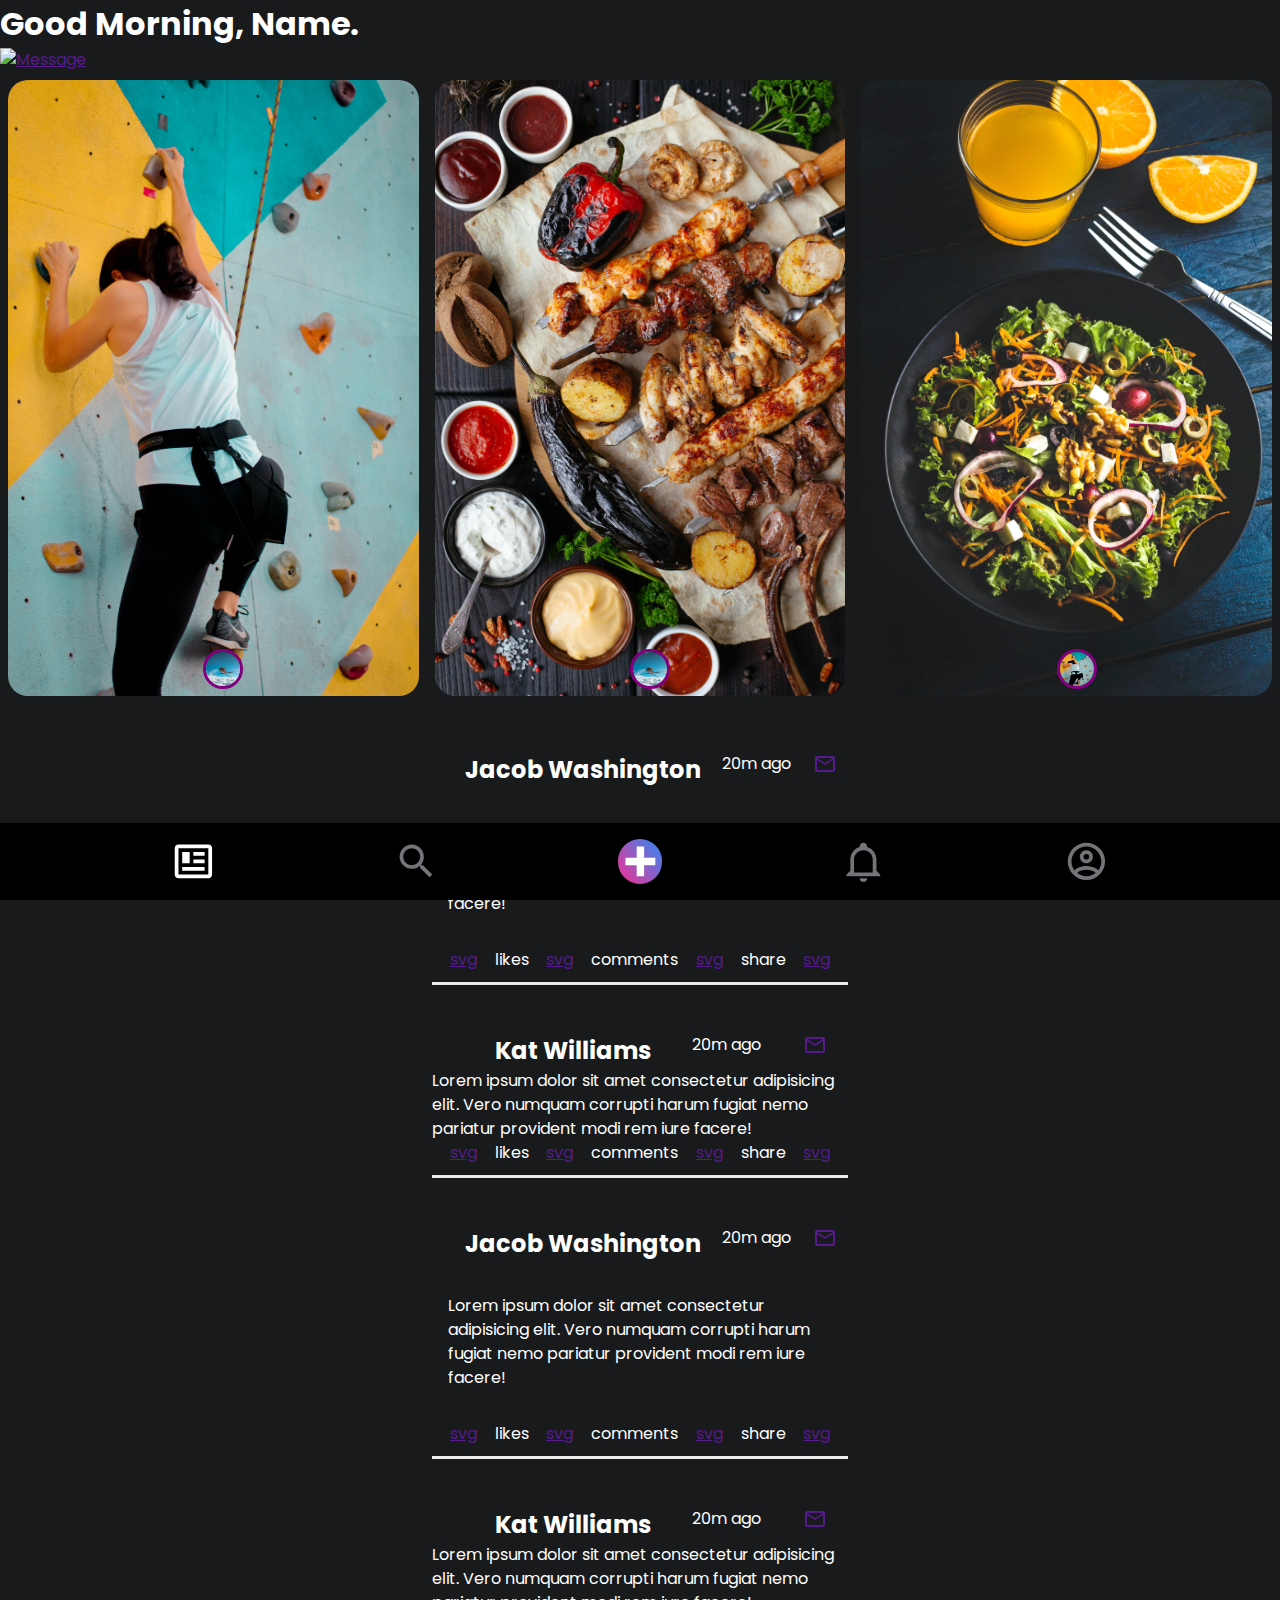
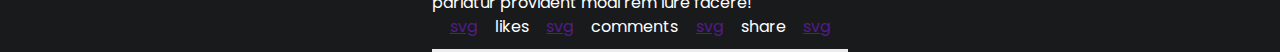
==== commit 7729f050: "Merge pull request #9 from desplodur/imagereel" ====
--- a/index.html
+++ b/index.html
@@ -19,12 +19,36 @@
         <div class="imageReel__wrap">
           <img
             class="profileImage profileImage--border profileImage--size"
-            src="images/imgreel2.jpg"
+            src="images/imageReel/imgreel3.jpg"
             alt="profilpicture"
           />
           <img
             class="imageReel__img"
-            src="images/imgreel1.jpg"
+            src="images/imageReel/imgreel1.jpg"
+            alt="image reel"
+          />
+        </div>
+        <div class="imageReel__wrap">
+          <img
+            class="profileImage profileImage--border profileImage--size"
+            src="images/imageReel/imgreel3.jpg"
+            alt="profilpicture"
+          />
+          <img
+            class="imageReel__img"
+            src="images/imageReel/imgreel4.jpg"
+            alt="image reel"
+          />
+        </div>
+        <div class="imageReel__wrap">
+          <img
+            class="profileImage profileImage--border profileImage--size"
+            src="images/imageReel/imgreel1.jpg"
+            alt="profilpicture"
+          />
+          <img
+            class="imageReel__img"
+            src="images/imageReel/imgreel2.jpg"
             alt="image reel"
           />
         </div>
@@ -33,18 +57,14 @@
         <!--Post 1--------------------------------------------------------------------->
         <article class="userFeed__post">
           <div class="userFeed__header">
-            <img
-              class="profileImage profileImage--size"
-              src="images/Profilepictures/pexels-italo-melo-2379004.jpg"
-              alt="profileImage"
-            />
-            <h2 class="userFeed__header__h2">Jacob Washington</h2>
-            <p class="userFeed__header__p">20m ago</p>
-            <a href="">
-              <svg class="userFeed__icon" viewBox="0 0 24 24">
-                <path
-                  fill="currentColor"
-                  d="M12,16A2,2 0 0,1 14,18A2,2 0 0,1 12,20A2,2 0 0,1 10,18A2,2 0 0,1 12,16M12,10A2,2 0 0,1 14,12A2,2 0 0,1 12,14A2,2 0 0,1 10,12A2,2 0 0,1 12,10M12,4A2,2 0 0,1 14,6A2,2 0 0,1 12,8A2,2 0 0,1 10,6A2,2 0 0,1 12,4Z"
+            <img src="" alt="" />
+            <h2>Jacob Washington</h2>
+            <p>20m ago</p>
+            <a href="">
+              <svg style="width: 24px; height: 24px" viewBox="0 0 24 24">
+                <path
+                  fill="currentColor"
+                  d="M22 6C22 4.9 21.1 4 20 4H4C2.9 4 2 4.9 2 6V18C2 19.1 2.9 20 4 20H20C21.1 20 22 19.1 22 18V6M20 6L12 11L4 6H20M20 18H4V8L12 13L20 8V18Z"
                 />
               </svg>
             </a>
@@ -57,209 +77,93 @@
             </p>
           </div>
           <div class="interaction">
-            <a href=""
-              ><svg class="interaction__icon" viewBox="0 0 24 24">
-                <path
-                  fill="currentColor"
-                  d="M5,9V21H1V9H5M9,21A2,2 0 0,1 7,19V9C7,8.45 7.22,7.95 7.59,7.59L14.17,1L15.23,2.06C15.5,2.33 15.67,2.7 15.67,3.11L15.64,3.43L14.69,8H21C22.11,8 23,8.9 23,10V12C23,12.26 22.95,12.5 22.86,12.73L19.84,19.78C19.54,20.5 18.83,21 18,21H9M9,19H18.03L21,12V10H12.21L13.34,4.68L9,9.03V19Z"
-                /></svg></a
-            ><label> likes</label>
-            <a href=""
-              ><svg class="interaction__icon" viewBox="0 0 24 24">
-                <path
-                  fill="currentColor"
-                  d="M9,22A1,1 0 0,1 8,21V18H4A2,2 0 0,1 2,16V4C2,2.89 2.9,2 4,2H20A2,2 0 0,1 22,4V16A2,2 0 0,1 20,18H13.9L10.2,21.71C10,21.9 9.75,22 9.5,22V22H9M10,16V19.08L13.08,16H20V4H4V16H10M17,11H15V9H17V11M13,11H11V9H13V11M9,11H7V9H9V11Z"
-                /></svg></a
-            ><label> comments</label>
-            <a href=""
-              ><svg class="interaction__icon" viewBox="0 0 24 24">
-                <path
-                  fill="currentColor"
-                  d="M2 12H4V17H20V12H22V17C22 18.11 21.11 19 20 19H4C2.9 19 2 18.11 2 17V12M12 2L6.46 7.46L7.88 8.88L11 5.75V15H13V5.75L16.13 8.88L17.55 7.45L12 2Z"
-                /></svg></a
-            ><label> share</label>
-            <a href=""
-              ><svg class="interaction__icon" viewBox="0 0 24 24">
-                <path
-                  fill="currentColor"
-                  d="M17,3A2,2 0 0,1 19,5V21L12,18L5,21V5C5,3.89 5.9,3 7,3H17M11,11A2,2 0 0,0 9,13A2,2 0 0,0 11,15A2,2 0 0,0 13,13V8H16V6H12V11.27C11.71,11.1 11.36,11 11,11Z"
-                />
-              </svg>
-            </a>
+            <a href="">svg</a><label> likes</label> <a href="">svg</a
+            ><label> comments</label> <a href="">svg</a><label> share</label>
+            <a href="">svg</a>
           </div>
         </article>
         <!--Post 2--------------------------------------------------------------------->
         <article class="userFeed__post">
           <div class="userFeed__header">
-            <img
-              class="profileImage profileImage--size"
-              src="images/Profilepictures/pexels-italo-melo-2379004.jpg"
-              alt="profileImage"
-            />
-            <h2 class="userFeed__header__h2">Jacob Washington</h2>
-            <p class="userFeed__header__p">20m ago</p>
-            <a href="">
-              <svg class="userFeed__icon" viewBox="0 0 24 24">
-                <path
-                  fill="currentColor"
-                  d="M12,16A2,2 0 0,1 14,18A2,2 0 0,1 12,20A2,2 0 0,1 10,18A2,2 0 0,1 12,16M12,10A2,2 0 0,1 14,12A2,2 0 0,1 12,14A2,2 0 0,1 10,12A2,2 0 0,1 12,10M12,4A2,2 0 0,1 14,6A2,2 0 0,1 12,8A2,2 0 0,1 10,6A2,2 0 0,1 12,4Z"
+            <img src="" alt="" />
+            <h2>Kat Williams</h2>
+            <p>20m ago</p>
+            <a href="">
+              <svg style="width: 24px; height: 24px" viewBox="0 0 24 24">
+                <path
+                  fill="currentColor"
+                  d="M22 6C22 4.9 21.1 4 20 4H4C2.9 4 2 4.9 2 6V18C2 19.1 2.9 20 4 20H20C21.1 20 22 19.1 22 18V6M20 6L12 11L4 6H20M20 18H4V8L12 13L20 8V18Z"
+                />
+              </svg>
+            </a>
+          </div>
+          <div class="userFeed__content">
+            <p>
+              Lorem ipsum dolor sit amet consectetur adipisicing elit. Vero
+              numquam corrupti harum fugiat nemo pariatur provident modi rem
+              iure facere!
+            </p>
+          </div>
+          <div class="interaction">
+            <a href="">svg</a><label> likes</label> <a href="">svg</a
+            ><label> comments</label> <a href="">svg</a><label> share</label>
+            <a href="">svg</a>
+          </div>
+        </article>
+        <!--Post 3--------------------------------------------------------------------->
+        <article class="userFeed__post">
+          <div class="userFeed__header">
+            <img src="" alt="" />
+            <h2>Jacob Washington</h2>
+            <p>20m ago</p>
+            <a href="">
+              <svg style="width: 24px; height: 24px" viewBox="0 0 24 24">
+                <path
+                  fill="currentColor"
+                  d="M22 6C22 4.9 21.1 4 20 4H4C2.9 4 2 4.9 2 6V18C2 19.1 2.9 20 4 20H20C21.1 20 22 19.1 22 18V6M20 6L12 11L4 6H20M20 18H4V8L12 13L20 8V18Z"
                 />
               </svg>
             </a>
           </div>
           <div class="userFeed__content userFeed__text">
-            <img
-              class="userFeed__image"
-              src="images/Socialposts/pexels-pixabay-208701.jpg"
-              alt="e.g. Image"
-            />
-          </div>
-          <div class="interaction">
-            <a href=""
-              ><svg class="interaction__icon" viewBox="0 0 24 24">
-                <path
-                  fill="currentColor"
-                  d="M5,9V21H1V9H5M9,21A2,2 0 0,1 7,19V9C7,8.45 7.22,7.95 7.59,7.59L14.17,1L15.23,2.06C15.5,2.33 15.67,2.7 15.67,3.11L15.64,3.43L14.69,8H21C22.11,8 23,8.9 23,10V12C23,12.26 22.95,12.5 22.86,12.73L19.84,19.78C19.54,20.5 18.83,21 18,21H9M9,19H18.03L21,12V10H12.21L13.34,4.68L9,9.03V19Z"
-                /></svg></a
-            ><label> likes</label>
-            <a href=""
-              ><svg class="interaction__icon" viewBox="0 0 24 24">
-                <path
-                  fill="currentColor"
-                  d="M9,22A1,1 0 0,1 8,21V18H4A2,2 0 0,1 2,16V4C2,2.89 2.9,2 4,2H20A2,2 0 0,1 22,4V16A2,2 0 0,1 20,18H13.9L10.2,21.71C10,21.9 9.75,22 9.5,22V22H9M10,16V19.08L13.08,16H20V4H4V16H10M17,11H15V9H17V11M13,11H11V9H13V11M9,11H7V9H9V11Z"
-                /></svg></a
-            ><label> comments</label>
-            <a href=""
-              ><svg class="interaction__icon" viewBox="0 0 24 24">
-                <path
-                  fill="currentColor"
-                  d="M2 12H4V17H20V12H22V17C22 18.11 21.11 19 20 19H4C2.9 19 2 18.11 2 17V12M12 2L6.46 7.46L7.88 8.88L11 5.75V15H13V5.75L16.13 8.88L17.55 7.45L12 2Z"
-                /></svg></a
-            ><label> share</label>
-            <a href=""
-              ><svg class="interaction__icon" viewBox="0 0 24 24">
-                <path
-                  fill="currentColor"
-                  d="M17,3A2,2 0 0,1 19,5V21L12,18L5,21V5C5,3.89 5.9,3 7,3H17M11,11A2,2 0 0,0 9,13A2,2 0 0,0 11,15A2,2 0 0,0 13,13V8H16V6H12V11.27C11.71,11.1 11.36,11 11,11Z"
-                />
-              </svg>
-            </a>
-          </div>
-        </article>
-        <!--Post 3--------------------------------------------------------------------->
-        <article class="userFeed__post">
-          <div class="userFeed__header">
-            <img
-              class="profileImage profileImage--size"
-              src="images/Profilepictures/pexels-italo-melo-2379004.jpg"
-              alt="profileImage"
-            />
-            <h2 class="userFeed__header__h2">Jacob Washington</h2>
-            <p class="userFeed__header__p">20m ago</p>
-            <a href="">
-              <svg class="userFeed__icon" viewBox="0 0 24 24">
-                <path
-                  fill="currentColor"
-                  d="M12,16A2,2 0 0,1 14,18A2,2 0 0,1 12,20A2,2 0 0,1 10,18A2,2 0 0,1 12,16M12,10A2,2 0 0,1 14,12A2,2 0 0,1 12,14A2,2 0 0,1 10,12A2,2 0 0,1 12,10M12,4A2,2 0 0,1 14,6A2,2 0 0,1 12,8A2,2 0 0,1 10,6A2,2 0 0,1 12,4Z"
-                />
-              </svg>
-            </a>
-          </div>
-          <div class="userFeed__content userFeed__text">
-            <p>
-              Lorem ipsum dolor sit amet consectetur adipisicing elit. Vero
-              numquam corrupti harum fugiat nemo pariatur provident modi rem
-              iure facere!
-            </p>
-          </div>
-          <div class="interaction">
-            <a href=""
-              ><svg class="interaction__icon" viewBox="0 0 24 24">
-                <path
-                  fill="currentColor"
-                  d="M5,9V21H1V9H5M9,21A2,2 0 0,1 7,19V9C7,8.45 7.22,7.95 7.59,7.59L14.17,1L15.23,2.06C15.5,2.33 15.67,2.7 15.67,3.11L15.64,3.43L14.69,8H21C22.11,8 23,8.9 23,10V12C23,12.26 22.95,12.5 22.86,12.73L19.84,19.78C19.54,20.5 18.83,21 18,21H9M9,19H18.03L21,12V10H12.21L13.34,4.68L9,9.03V19Z"
-                /></svg></a
-            ><label> likes</label>
-            <a href=""
-              ><svg class="interaction__icon" viewBox="0 0 24 24">
-                <path
-                  fill="currentColor"
-                  d="M9,22A1,1 0 0,1 8,21V18H4A2,2 0 0,1 2,16V4C2,2.89 2.9,2 4,2H20A2,2 0 0,1 22,4V16A2,2 0 0,1 20,18H13.9L10.2,21.71C10,21.9 9.75,22 9.5,22V22H9M10,16V19.08L13.08,16H20V4H4V16H10M17,11H15V9H17V11M13,11H11V9H13V11M9,11H7V9H9V11Z"
-                /></svg></a
-            ><label> comments</label>
-            <a href=""
-              ><svg class="interaction__icon" viewBox="0 0 24 24">
-                <path
-                  fill="currentColor"
-                  d="M2 12H4V17H20V12H22V17C22 18.11 21.11 19 20 19H4C2.9 19 2 18.11 2 17V12M12 2L6.46 7.46L7.88 8.88L11 5.75V15H13V5.75L16.13 8.88L17.55 7.45L12 2Z"
-                /></svg></a
-            ><label> share</label>
-            <a href=""
-              ><svg class="interaction__icon" viewBox="0 0 24 24">
-                <path
-                  fill="currentColor"
-                  d="M17,3A2,2 0 0,1 19,5V21L12,18L5,21V5C5,3.89 5.9,3 7,3H17M11,11A2,2 0 0,0 9,13A2,2 0 0,0 11,15A2,2 0 0,0 13,13V8H16V6H12V11.27C11.71,11.1 11.36,11 11,11Z"
-                />
-              </svg>
-            </a>
+            <p>
+              Lorem ipsum dolor sit amet consectetur adipisicing elit. Vero
+              numquam corrupti harum fugiat nemo pariatur provident modi rem
+              iure facere!
+            </p>
+          </div>
+          <div class="interaction">
+            <a href="">svg</a><label> likes</label> <a href="">svg</a
+            ><label> comments</label> <a href="">svg</a><label> share</label>
+            <a href="">svg</a>
           </div>
         </article>
         <!--Post 4--------------------------------------------------------------------->
         <article class="userFeed__post">
           <div class="userFeed__header">
-            <img
-              class="profileImage profileImage--size"
-              src="images/Profilepictures/pexels-italo-melo-2379004.jpg"
-              alt="profileImage"
-            />
-            <h2 class="userFeed__header__h2">Jacob Washington</h2>
-            <p class="userFeed__header__p">20m ago</p>
-            <a href="">
-              <svg class="userFeed__icon" viewBox="0 0 24 24">
-                <path
-                  fill="currentColor"
-                  d="M12,16A2,2 0 0,1 14,18A2,2 0 0,1 12,20A2,2 0 0,1 10,18A2,2 0 0,1 12,16M12,10A2,2 0 0,1 14,12A2,2 0 0,1 12,14A2,2 0 0,1 10,12A2,2 0 0,1 12,10M12,4A2,2 0 0,1 14,6A2,2 0 0,1 12,8A2,2 0 0,1 10,6A2,2 0 0,1 12,4Z"
-                />
-              </svg>
-            </a>
-          </div>
-          <div class="userFeed__content userFeed__text">
-            <img
-              class="userFeed__image"
-              src="images/Socialposts/pexels-jacob-morch-572780.jpg"
-              alt="e.g image"
-            />
-          </div>
-          <div class="interaction">
-            <a href=""
-              ><svg class="interaction__icon" viewBox="0 0 24 24">
-                <path
-                  fill="currentColor"
-                  d="M5,9V21H1V9H5M9,21A2,2 0 0,1 7,19V9C7,8.45 7.22,7.95 7.59,7.59L14.17,1L15.23,2.06C15.5,2.33 15.67,2.7 15.67,3.11L15.64,3.43L14.69,8H21C22.11,8 23,8.9 23,10V12C23,12.26 22.95,12.5 22.86,12.73L19.84,19.78C19.54,20.5 18.83,21 18,21H9M9,19H18.03L21,12V10H12.21L13.34,4.68L9,9.03V19Z"
-                /></svg></a
-            ><label> likes</label>
-            <a href=""
-              ><svg class="interaction__icon" viewBox="0 0 24 24">
-                <path
-                  fill="currentColor"
-                  d="M9,22A1,1 0 0,1 8,21V18H4A2,2 0 0,1 2,16V4C2,2.89 2.9,2 4,2H20A2,2 0 0,1 22,4V16A2,2 0 0,1 20,18H13.9L10.2,21.71C10,21.9 9.75,22 9.5,22V22H9M10,16V19.08L13.08,16H20V4H4V16H10M17,11H15V9H17V11M13,11H11V9H13V11M9,11H7V9H9V11Z"
-                /></svg></a
-            ><label> comments</label>
-            <a href=""
-              ><svg class="interaction__icon" viewBox="0 0 24 24">
-                <path
-                  fill="currentColor"
-                  d="M2 12H4V17H20V12H22V17C22 18.11 21.11 19 20 19H4C2.9 19 2 18.11 2 17V12M12 2L6.46 7.46L7.88 8.88L11 5.75V15H13V5.75L16.13 8.88L17.55 7.45L12 2Z"
-                /></svg></a
-            ><label> share</label>
-            <a href=""
-              ><svg class="interaction__icon" viewBox="0 0 24 24">
-                <path
-                  fill="currentColor"
-                  d="M17,3A2,2 0 0,1 19,5V21L12,18L5,21V5C5,3.89 5.9,3 7,3H17M11,11A2,2 0 0,0 9,13A2,2 0 0,0 11,15A2,2 0 0,0 13,13V8H16V6H12V11.27C11.71,11.1 11.36,11 11,11Z"
-                />
-              </svg>
-            </a>
+            <img src="" alt="" />
+            <h2>Kat Williams</h2>
+            <p>20m ago</p>
+            <a href="">
+              <svg style="width: 24px; height: 24px" viewBox="0 0 24 24">
+                <path
+                  fill="currentColor"
+                  d="M22 6C22 4.9 21.1 4 20 4H4C2.9 4 2 4.9 2 6V18C2 19.1 2.9 20 4 20H20C21.1 20 22 19.1 22 18V6M20 6L12 11L4 6H20M20 18H4V8L12 13L20 8V18Z"
+                />
+              </svg>
+            </a>
+          </div>
+          <div class="userFeed__content">
+            <p>
+              Lorem ipsum dolor sit amet consectetur adipisicing elit. Vero
+              numquam corrupti harum fugiat nemo pariatur provident modi rem
+              iure facere!
+            </p>
+          </div>
+          <div class="interaction">
+            <a href="">svg</a><label> likes</label> <a href="">svg</a
+            ><label> comments</label> <a href="">svg</a><label> share</label>
+            <a href="">svg</a>
           </div>
         </article>
       </section>
--- a/styles.css
+++ b/styles.css
@@ -3,6 +3,8 @@
 @import url("styles/alert.css");
 @import url("styles/profilehead.css");
 @import url("styles/footer.css");
+@import url("styles/imagereel.css");
+
 
 /*
   1. Use a more-intuitive box-sizing model.
@@ -19,7 +21,6 @@
   usage: background: var(--gradientUse);
   deg is the angle for gradient 
   */
-
   --gradientUse: linear-gradient(50deg, var(--socialpink), var(--socialblue));
   --socialpink: #f62e8e;
   --socialblue: #2e8af6;
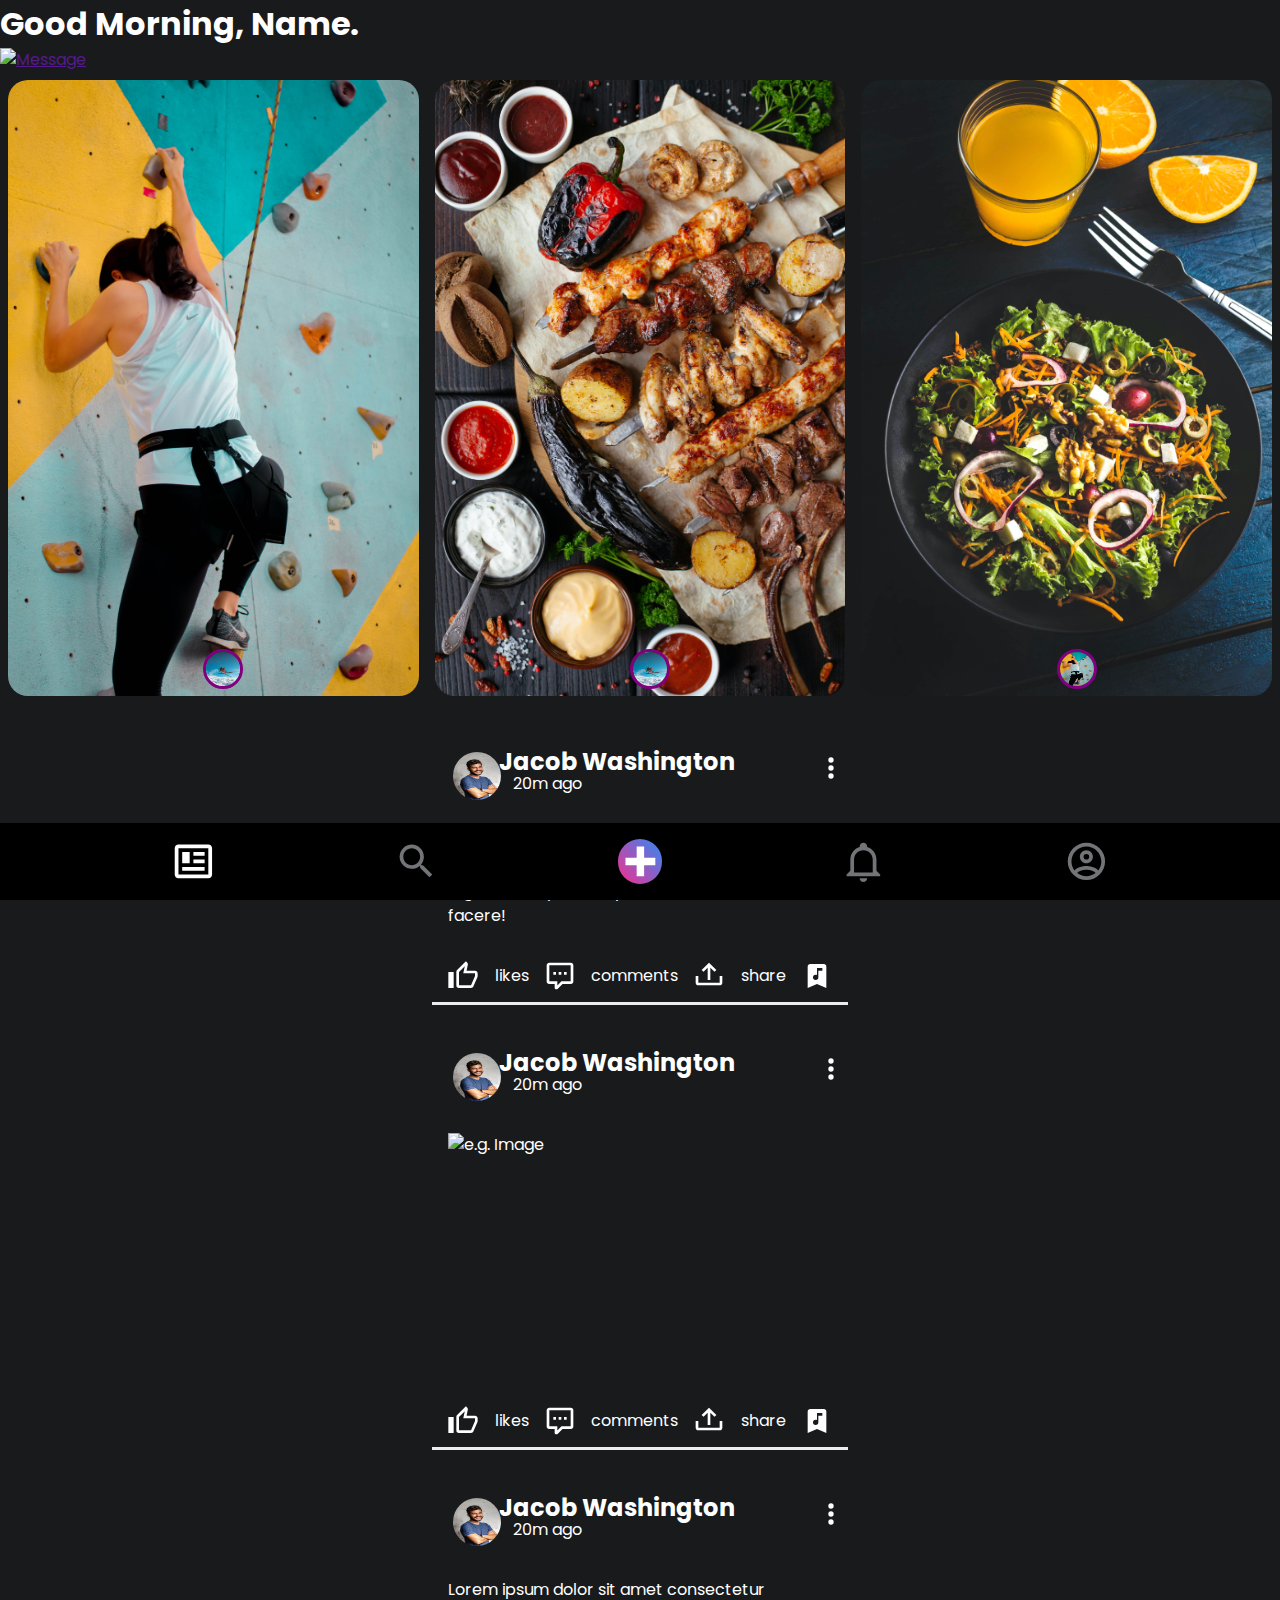
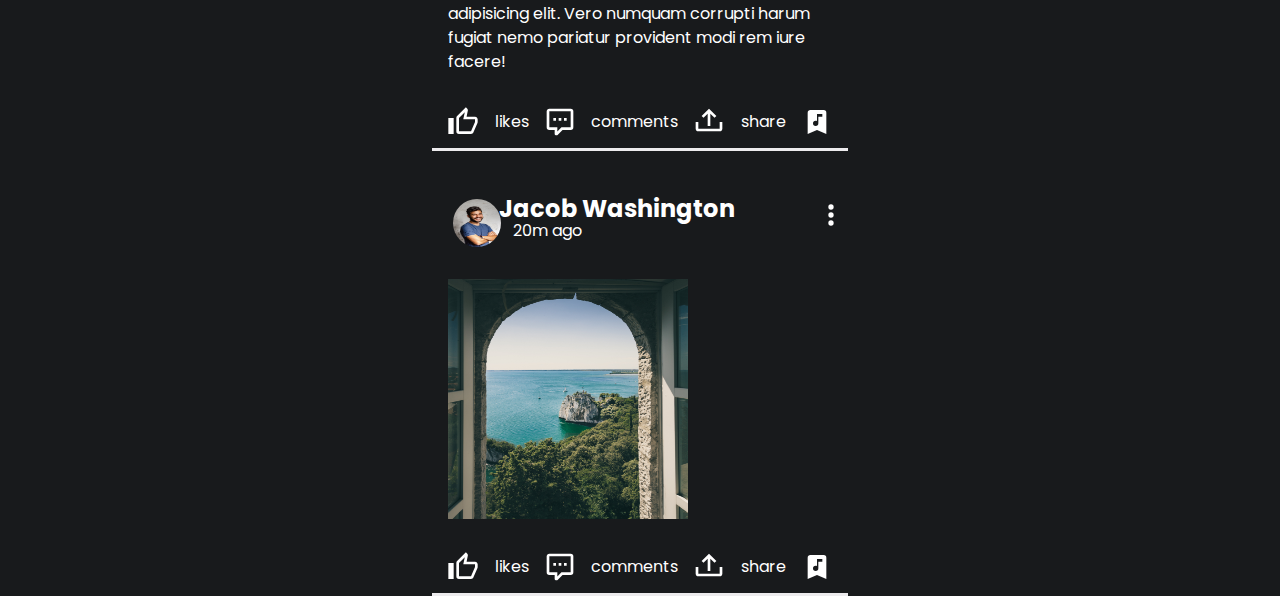
==== commit 5c010681: "Merge pull request #10 from desplodur/pe_general_recatoring" ====
--- a/index.html
+++ b/index.html
@@ -57,14 +57,18 @@
         <!--Post 1--------------------------------------------------------------------->
         <article class="userFeed__post">
           <div class="userFeed__header">
-            <img src="" alt="" />
-            <h2>Jacob Washington</h2>
-            <p>20m ago</p>
+            <img
+              class="profileImage profileImage--size"
+              src="images/Profilepictures/pexels-italo-melo-2379004.jpg"
+              alt="profileImage"
+            />
+            <h2 class="userFeed__header__h2">Jacob Washington</h2>
+            <p class="userFeed__header__p">20m ago</p>
             <a href="">
-              <svg style="width: 24px; height: 24px" viewBox="0 0 24 24">
-                <path
-                  fill="currentColor"
-                  d="M22 6C22 4.9 21.1 4 20 4H4C2.9 4 2 4.9 2 6V18C2 19.1 2.9 20 4 20H20C21.1 20 22 19.1 22 18V6M20 6L12 11L4 6H20M20 18H4V8L12 13L20 8V18Z"
+              <svg class="userFeed__icon" viewBox="0 0 24 24">
+                <path
+                  fill="currentColor"
+                  d="M12,16A2,2 0 0,1 14,18A2,2 0 0,1 12,20A2,2 0 0,1 10,18A2,2 0 0,1 12,16M12,10A2,2 0 0,1 14,12A2,2 0 0,1 12,14A2,2 0 0,1 10,12A2,2 0 0,1 12,10M12,4A2,2 0 0,1 14,6A2,2 0 0,1 12,8A2,2 0 0,1 10,6A2,2 0 0,1 12,4Z"
                 />
               </svg>
             </a>
@@ -77,50 +81,110 @@
             </p>
           </div>
           <div class="interaction">
-            <a href="">svg</a><label> likes</label> <a href="">svg</a
-            ><label> comments</label> <a href="">svg</a><label> share</label>
-            <a href="">svg</a>
+            <a href=""
+              ><svg class="interaction__icon" viewBox="0 0 24 24">
+                <path
+                  fill="currentColor"
+                  d="M5,9V21H1V9H5M9,21A2,2 0 0,1 7,19V9C7,8.45 7.22,7.95 7.59,7.59L14.17,1L15.23,2.06C15.5,2.33 15.67,2.7 15.67,3.11L15.64,3.43L14.69,8H21C22.11,8 23,8.9 23,10V12C23,12.26 22.95,12.5 22.86,12.73L19.84,19.78C19.54,20.5 18.83,21 18,21H9M9,19H18.03L21,12V10H12.21L13.34,4.68L9,9.03V19Z"
+                /></svg></a
+            ><label> likes</label>
+            <a href=""
+              ><svg class="interaction__icon" viewBox="0 0 24 24">
+                <path
+                  fill="currentColor"
+                  d="M9,22A1,1 0 0,1 8,21V18H4A2,2 0 0,1 2,16V4C2,2.89 2.9,2 4,2H20A2,2 0 0,1 22,4V16A2,2 0 0,1 20,18H13.9L10.2,21.71C10,21.9 9.75,22 9.5,22V22H9M10,16V19.08L13.08,16H20V4H4V16H10M17,11H15V9H17V11M13,11H11V9H13V11M9,11H7V9H9V11Z"
+                /></svg></a
+            ><label> comments</label>
+            <a href=""
+              ><svg class="interaction__icon" viewBox="0 0 24 24">
+                <path
+                  fill="currentColor"
+                  d="M2 12H4V17H20V12H22V17C22 18.11 21.11 19 20 19H4C2.9 19 2 18.11 2 17V12M12 2L6.46 7.46L7.88 8.88L11 5.75V15H13V5.75L16.13 8.88L17.55 7.45L12 2Z"
+                /></svg></a
+            ><label> share</label>
+            <a href=""
+              ><svg class="interaction__icon" viewBox="0 0 24 24">
+                <path
+                  fill="currentColor"
+                  d="M17,3A2,2 0 0,1 19,5V21L12,18L5,21V5C5,3.89 5.9,3 7,3H17M11,11A2,2 0 0,0 9,13A2,2 0 0,0 11,15A2,2 0 0,0 13,13V8H16V6H12V11.27C11.71,11.1 11.36,11 11,11Z"
+                />
+              </svg>
+            </a>
           </div>
         </article>
         <!--Post 2--------------------------------------------------------------------->
         <article class="userFeed__post">
           <div class="userFeed__header">
-            <img src="" alt="" />
-            <h2>Kat Williams</h2>
-            <p>20m ago</p>
+            <img
+              class="profileImage profileImage--size"
+              src="images/Profilepictures/pexels-italo-melo-2379004.jpg"
+              alt="profileImage"
+            />
+            <h2 class="userFeed__header__h2">Jacob Washington</h2>
+            <p class="userFeed__header__p">20m ago</p>
             <a href="">
-              <svg style="width: 24px; height: 24px" viewBox="0 0 24 24">
-                <path
-                  fill="currentColor"
-                  d="M22 6C22 4.9 21.1 4 20 4H4C2.9 4 2 4.9 2 6V18C2 19.1 2.9 20 4 20H20C21.1 20 22 19.1 22 18V6M20 6L12 11L4 6H20M20 18H4V8L12 13L20 8V18Z"
-                />
-              </svg>
-            </a>
-          </div>
-          <div class="userFeed__content">
-            <p>
-              Lorem ipsum dolor sit amet consectetur adipisicing elit. Vero
-              numquam corrupti harum fugiat nemo pariatur provident modi rem
-              iure facere!
-            </p>
+              <svg class="userFeed__icon" viewBox="0 0 24 24">
+                <path
+                  fill="currentColor"
+                  d="M12,16A2,2 0 0,1 14,18A2,2 0 0,1 12,20A2,2 0 0,1 10,18A2,2 0 0,1 12,16M12,10A2,2 0 0,1 14,12A2,2 0 0,1 12,14A2,2 0 0,1 10,12A2,2 0 0,1 12,10M12,4A2,2 0 0,1 14,6A2,2 0 0,1 12,8A2,2 0 0,1 10,6A2,2 0 0,1 12,4Z"
+                />
+              </svg>
+            </a>
+          </div>
+          <div class="userFeed__content userFeed__text">
+            <img
+              class="userFeed__image"
+              src="images/Socialposts/pexels-pixabay-208701.jpg"
+              alt="e.g. Image"
+            />
           </div>
           <div class="interaction">
-            <a href="">svg</a><label> likes</label> <a href="">svg</a
-            ><label> comments</label> <a href="">svg</a><label> share</label>
-            <a href="">svg</a>
+            <a href=""
+              ><svg class="interaction__icon" viewBox="0 0 24 24">
+                <path
+                  fill="currentColor"
+                  d="M5,9V21H1V9H5M9,21A2,2 0 0,1 7,19V9C7,8.45 7.22,7.95 7.59,7.59L14.17,1L15.23,2.06C15.5,2.33 15.67,2.7 15.67,3.11L15.64,3.43L14.69,8H21C22.11,8 23,8.9 23,10V12C23,12.26 22.95,12.5 22.86,12.73L19.84,19.78C19.54,20.5 18.83,21 18,21H9M9,19H18.03L21,12V10H12.21L13.34,4.68L9,9.03V19Z"
+                /></svg></a
+            ><label> likes</label>
+            <a href=""
+              ><svg class="interaction__icon" viewBox="0 0 24 24">
+                <path
+                  fill="currentColor"
+                  d="M9,22A1,1 0 0,1 8,21V18H4A2,2 0 0,1 2,16V4C2,2.89 2.9,2 4,2H20A2,2 0 0,1 22,4V16A2,2 0 0,1 20,18H13.9L10.2,21.71C10,21.9 9.75,22 9.5,22V22H9M10,16V19.08L13.08,16H20V4H4V16H10M17,11H15V9H17V11M13,11H11V9H13V11M9,11H7V9H9V11Z"
+                /></svg></a
+            ><label> comments</label>
+            <a href=""
+              ><svg class="interaction__icon" viewBox="0 0 24 24">
+                <path
+                  fill="currentColor"
+                  d="M2 12H4V17H20V12H22V17C22 18.11 21.11 19 20 19H4C2.9 19 2 18.11 2 17V12M12 2L6.46 7.46L7.88 8.88L11 5.75V15H13V5.75L16.13 8.88L17.55 7.45L12 2Z"
+                /></svg></a
+            ><label> share</label>
+            <a href=""
+              ><svg class="interaction__icon" viewBox="0 0 24 24">
+                <path
+                  fill="currentColor"
+                  d="M17,3A2,2 0 0,1 19,5V21L12,18L5,21V5C5,3.89 5.9,3 7,3H17M11,11A2,2 0 0,0 9,13A2,2 0 0,0 11,15A2,2 0 0,0 13,13V8H16V6H12V11.27C11.71,11.1 11.36,11 11,11Z"
+                />
+              </svg>
+            </a>
           </div>
         </article>
         <!--Post 3--------------------------------------------------------------------->
         <article class="userFeed__post">
           <div class="userFeed__header">
-            <img src="" alt="" />
-            <h2>Jacob Washington</h2>
-            <p>20m ago</p>
+            <img
+              class="profileImage profileImage--size"
+              src="images/Profilepictures/pexels-italo-melo-2379004.jpg"
+              alt="profileImage"
+            />
+            <h2 class="userFeed__header__h2">Jacob Washington</h2>
+            <p class="userFeed__header__p">20m ago</p>
             <a href="">
-              <svg style="width: 24px; height: 24px" viewBox="0 0 24 24">
-                <path
-                  fill="currentColor"
-                  d="M22 6C22 4.9 21.1 4 20 4H4C2.9 4 2 4.9 2 6V18C2 19.1 2.9 20 4 20H20C21.1 20 22 19.1 22 18V6M20 6L12 11L4 6H20M20 18H4V8L12 13L20 8V18Z"
+              <svg class="userFeed__icon" viewBox="0 0 24 24">
+                <path
+                  fill="currentColor"
+                  d="M12,16A2,2 0 0,1 14,18A2,2 0 0,1 12,20A2,2 0 0,1 10,18A2,2 0 0,1 12,16M12,10A2,2 0 0,1 14,12A2,2 0 0,1 12,14A2,2 0 0,1 10,12A2,2 0 0,1 12,10M12,4A2,2 0 0,1 14,6A2,2 0 0,1 12,8A2,2 0 0,1 10,6A2,2 0 0,1 12,4Z"
                 />
               </svg>
             </a>
@@ -133,37 +197,93 @@
             </p>
           </div>
           <div class="interaction">
-            <a href="">svg</a><label> likes</label> <a href="">svg</a
-            ><label> comments</label> <a href="">svg</a><label> share</label>
-            <a href="">svg</a>
+            <a href=""
+              ><svg class="interaction__icon" viewBox="0 0 24 24">
+                <path
+                  fill="currentColor"
+                  d="M5,9V21H1V9H5M9,21A2,2 0 0,1 7,19V9C7,8.45 7.22,7.95 7.59,7.59L14.17,1L15.23,2.06C15.5,2.33 15.67,2.7 15.67,3.11L15.64,3.43L14.69,8H21C22.11,8 23,8.9 23,10V12C23,12.26 22.95,12.5 22.86,12.73L19.84,19.78C19.54,20.5 18.83,21 18,21H9M9,19H18.03L21,12V10H12.21L13.34,4.68L9,9.03V19Z"
+                /></svg></a
+            ><label> likes</label>
+            <a href=""
+              ><svg class="interaction__icon" viewBox="0 0 24 24">
+                <path
+                  fill="currentColor"
+                  d="M9,22A1,1 0 0,1 8,21V18H4A2,2 0 0,1 2,16V4C2,2.89 2.9,2 4,2H20A2,2 0 0,1 22,4V16A2,2 0 0,1 20,18H13.9L10.2,21.71C10,21.9 9.75,22 9.5,22V22H9M10,16V19.08L13.08,16H20V4H4V16H10M17,11H15V9H17V11M13,11H11V9H13V11M9,11H7V9H9V11Z"
+                /></svg></a
+            ><label> comments</label>
+            <a href=""
+              ><svg class="interaction__icon" viewBox="0 0 24 24">
+                <path
+                  fill="currentColor"
+                  d="M2 12H4V17H20V12H22V17C22 18.11 21.11 19 20 19H4C2.9 19 2 18.11 2 17V12M12 2L6.46 7.46L7.88 8.88L11 5.75V15H13V5.75L16.13 8.88L17.55 7.45L12 2Z"
+                /></svg></a
+            ><label> share</label>
+            <a href=""
+              ><svg class="interaction__icon" viewBox="0 0 24 24">
+                <path
+                  fill="currentColor"
+                  d="M17,3A2,2 0 0,1 19,5V21L12,18L5,21V5C5,3.89 5.9,3 7,3H17M11,11A2,2 0 0,0 9,13A2,2 0 0,0 11,15A2,2 0 0,0 13,13V8H16V6H12V11.27C11.71,11.1 11.36,11 11,11Z"
+                />
+              </svg>
+            </a>
           </div>
         </article>
         <!--Post 4--------------------------------------------------------------------->
         <article class="userFeed__post">
           <div class="userFeed__header">
-            <img src="" alt="" />
-            <h2>Kat Williams</h2>
-            <p>20m ago</p>
+            <img
+              class="profileImage profileImage--size"
+              src="images/Profilepictures/pexels-italo-melo-2379004.jpg"
+              alt="profileImage"
+            />
+            <h2 class="userFeed__header__h2">Jacob Washington</h2>
+            <p class="userFeed__header__p">20m ago</p>
             <a href="">
-              <svg style="width: 24px; height: 24px" viewBox="0 0 24 24">
-                <path
-                  fill="currentColor"
-                  d="M22 6C22 4.9 21.1 4 20 4H4C2.9 4 2 4.9 2 6V18C2 19.1 2.9 20 4 20H20C21.1 20 22 19.1 22 18V6M20 6L12 11L4 6H20M20 18H4V8L12 13L20 8V18Z"
-                />
-              </svg>
-            </a>
-          </div>
-          <div class="userFeed__content">
-            <p>
-              Lorem ipsum dolor sit amet consectetur adipisicing elit. Vero
-              numquam corrupti harum fugiat nemo pariatur provident modi rem
-              iure facere!
-            </p>
+              <svg class="userFeed__icon" viewBox="0 0 24 24">
+                <path
+                  fill="currentColor"
+                  d="M12,16A2,2 0 0,1 14,18A2,2 0 0,1 12,20A2,2 0 0,1 10,18A2,2 0 0,1 12,16M12,10A2,2 0 0,1 14,12A2,2 0 0,1 12,14A2,2 0 0,1 10,12A2,2 0 0,1 12,10M12,4A2,2 0 0,1 14,6A2,2 0 0,1 12,8A2,2 0 0,1 10,6A2,2 0 0,1 12,4Z"
+                />
+              </svg>
+            </a>
+          </div>
+          <div class="userFeed__content userFeed__text">
+            <img
+              class="userFeed__image"
+              src="images/Socialposts/pexels-jacob-morch-572780.jpg"
+              alt="e.g image"
+            />
           </div>
           <div class="interaction">
-            <a href="">svg</a><label> likes</label> <a href="">svg</a
-            ><label> comments</label> <a href="">svg</a><label> share</label>
-            <a href="">svg</a>
+            <a href=""
+              ><svg class="interaction__icon" viewBox="0 0 24 24">
+                <path
+                  fill="currentColor"
+                  d="M5,9V21H1V9H5M9,21A2,2 0 0,1 7,19V9C7,8.45 7.22,7.95 7.59,7.59L14.17,1L15.23,2.06C15.5,2.33 15.67,2.7 15.67,3.11L15.64,3.43L14.69,8H21C22.11,8 23,8.9 23,10V12C23,12.26 22.95,12.5 22.86,12.73L19.84,19.78C19.54,20.5 18.83,21 18,21H9M9,19H18.03L21,12V10H12.21L13.34,4.68L9,9.03V19Z"
+                /></svg></a
+            ><label> likes</label>
+            <a href=""
+              ><svg class="interaction__icon" viewBox="0 0 24 24">
+                <path
+                  fill="currentColor"
+                  d="M9,22A1,1 0 0,1 8,21V18H4A2,2 0 0,1 2,16V4C2,2.89 2.9,2 4,2H20A2,2 0 0,1 22,4V16A2,2 0 0,1 20,18H13.9L10.2,21.71C10,21.9 9.75,22 9.5,22V22H9M10,16V19.08L13.08,16H20V4H4V16H10M17,11H15V9H17V11M13,11H11V9H13V11M9,11H7V9H9V11Z"
+                /></svg></a
+            ><label> comments</label>
+            <a href=""
+              ><svg class="interaction__icon" viewBox="0 0 24 24">
+                <path
+                  fill="currentColor"
+                  d="M2 12H4V17H20V12H22V17C22 18.11 21.11 19 20 19H4C2.9 19 2 18.11 2 17V12M12 2L6.46 7.46L7.88 8.88L11 5.75V15H13V5.75L16.13 8.88L17.55 7.45L12 2Z"
+                /></svg></a
+            ><label> share</label>
+            <a href=""
+              ><svg class="interaction__icon" viewBox="0 0 24 24">
+                <path
+                  fill="currentColor"
+                  d="M17,3A2,2 0 0,1 19,5V21L12,18L5,21V5C5,3.89 5.9,3 7,3H17M11,11A2,2 0 0,0 9,13A2,2 0 0,0 11,15A2,2 0 0,0 13,13V8H16V6H12V11.27C11.71,11.1 11.36,11 11,11Z"
+                />
+              </svg>
+            </a>
           </div>
         </article>
       </section>
--- a/styles.css
+++ b/styles.css
@@ -21,6 +21,7 @@
   usage: background: var(--gradientUse);
   deg is the angle for gradient 
   */
+
   --gradientUse: linear-gradient(50deg, var(--socialpink), var(--socialblue));
   --socialpink: #f62e8e;
   --socialblue: #2e8af6;
